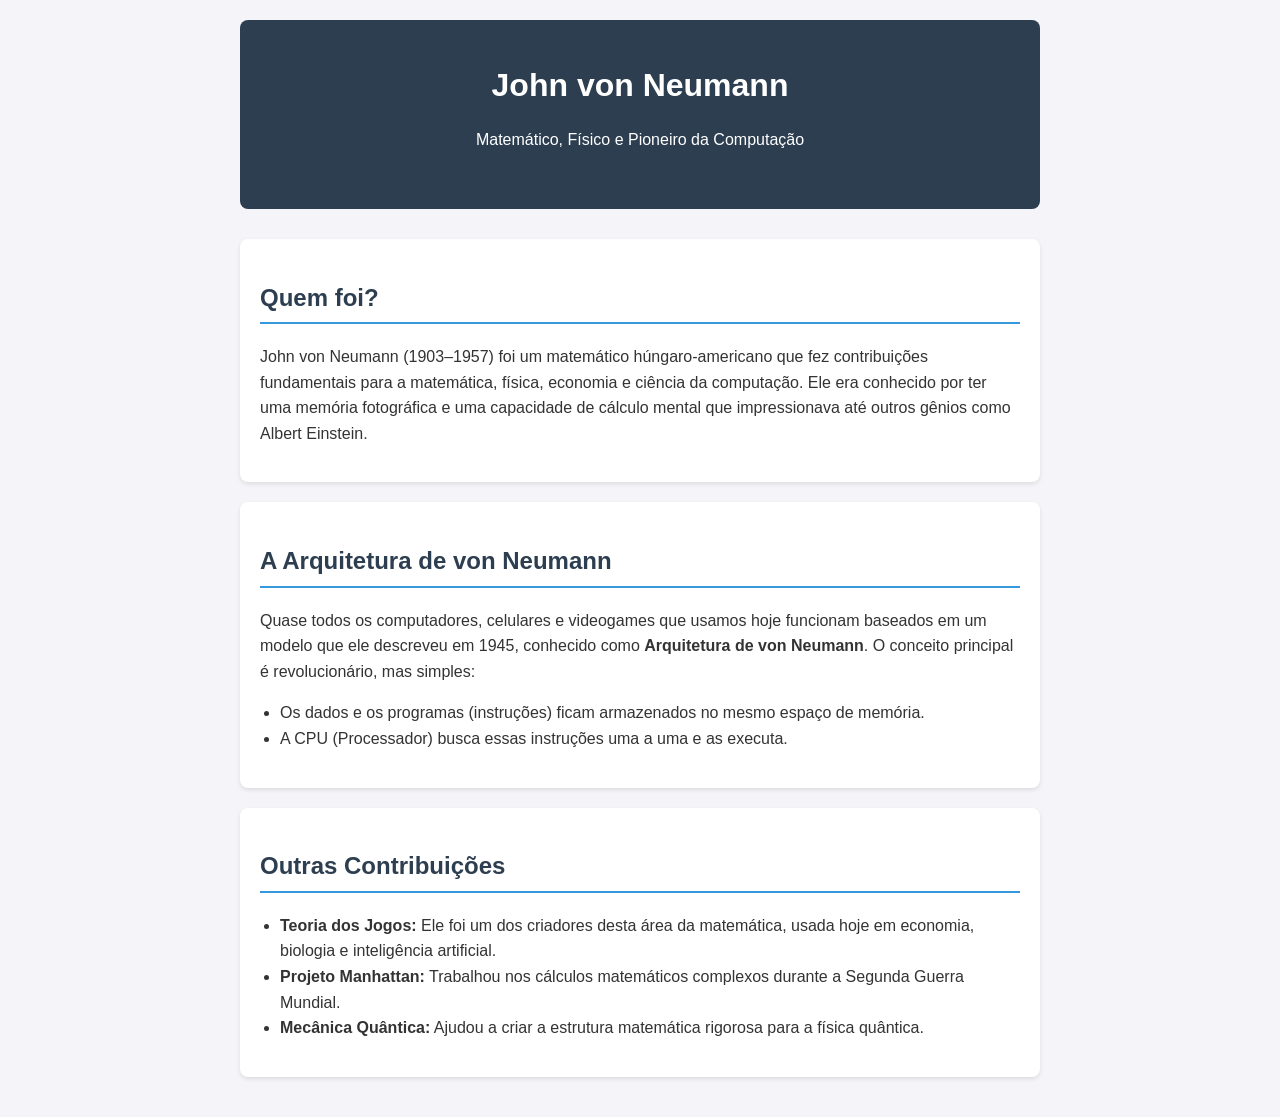
==== index.html @ efdfb6ed "r" ====
<!DOCTYPE html>
<html lang="pt-BR">
<head>
    <meta charset="UTF-8">
    <meta name="viewport" content="width=device-width, initial-scale=1.0">
    <title>John von Neumann: O Gênio da Computação</title>
    <style>
        body {
            font-family: 'Segoe UI', Tahoma, Geneva, Verdana, sans-serif;
            line-height: 1.6;
            color: #333;
            max-width: 800px;
            margin: 0 auto;
            padding: 20px;
            background-color: #f4f4f9;
        }
        header {
            text-align: center;
            padding: 40px 0;
            background-color: #2c3e50;
            color: white;
            border-radius: 8px;
            margin-bottom: 30px;
        }
        h1 { margin: 0; }
        .content-section {
            background: white;
            padding: 20px;
            border-radius: 8px;
            margin-bottom: 20px;
            box-shadow: 0 2px 4px rgba(0,0,0,0.1);
        }
        h2 { color: #2c3e50; border-bottom: 2px solid #3498db; padding-bottom: 5px;}
        ul { padding-left: 20px; }
    </style>
</head>
<body>

    <header>
        <h1>John von Neumann</h1>
        <p>Matemático, Físico e Pioneiro da Computação</p>
    </header>

    <div class="content-section">
        <h2>Quem foi?</h2>
        <p>John von Neumann (1903–1957) foi um matemático húngaro-americano que fez contribuições fundamentais para a matemática, física, economia e ciência da computação. Ele era conhecido por ter uma memória fotográfica e uma capacidade de cálculo mental que impressionava até outros gênios como Albert Einstein.</p>
    </div>

    <div class="content-section">
        <h2>A Arquitetura de von Neumann</h2>
        <p>Quase todos os computadores, celulares e videogames que usamos hoje funcionam baseados em um modelo que ele descreveu em 1945, conhecido como <strong>Arquitetura de von Neumann</strong>. O conceito principal é revolucionário, mas simples:</p>
        <ul>
            <li>Os dados e os programas (instruções) ficam armazenados no mesmo espaço de memória.</li>
            <li>A CPU (Processador) busca essas instruções uma a uma e as executa.</li>
        </ul>
    </div>

    <div class="content-section">
        <h2>Outras Contribuições</h2>
        <ul>
            <li><strong>Teoria dos Jogos:</strong> Ele foi um dos criadores desta área da matemática, usada hoje em economia, biologia e inteligência artificial.</li>
            <li><strong>Projeto Manhattan:</strong> Trabalhou nos cálculos matemáticos complexos durante a Segunda Guerra Mundial.</li>
            <li><strong>Mecânica Quântica:</strong> Ajudou a criar a estrutura matemática rigorosa para a física quântica.</li>
        </ul>
    </div>

</body>
</html>
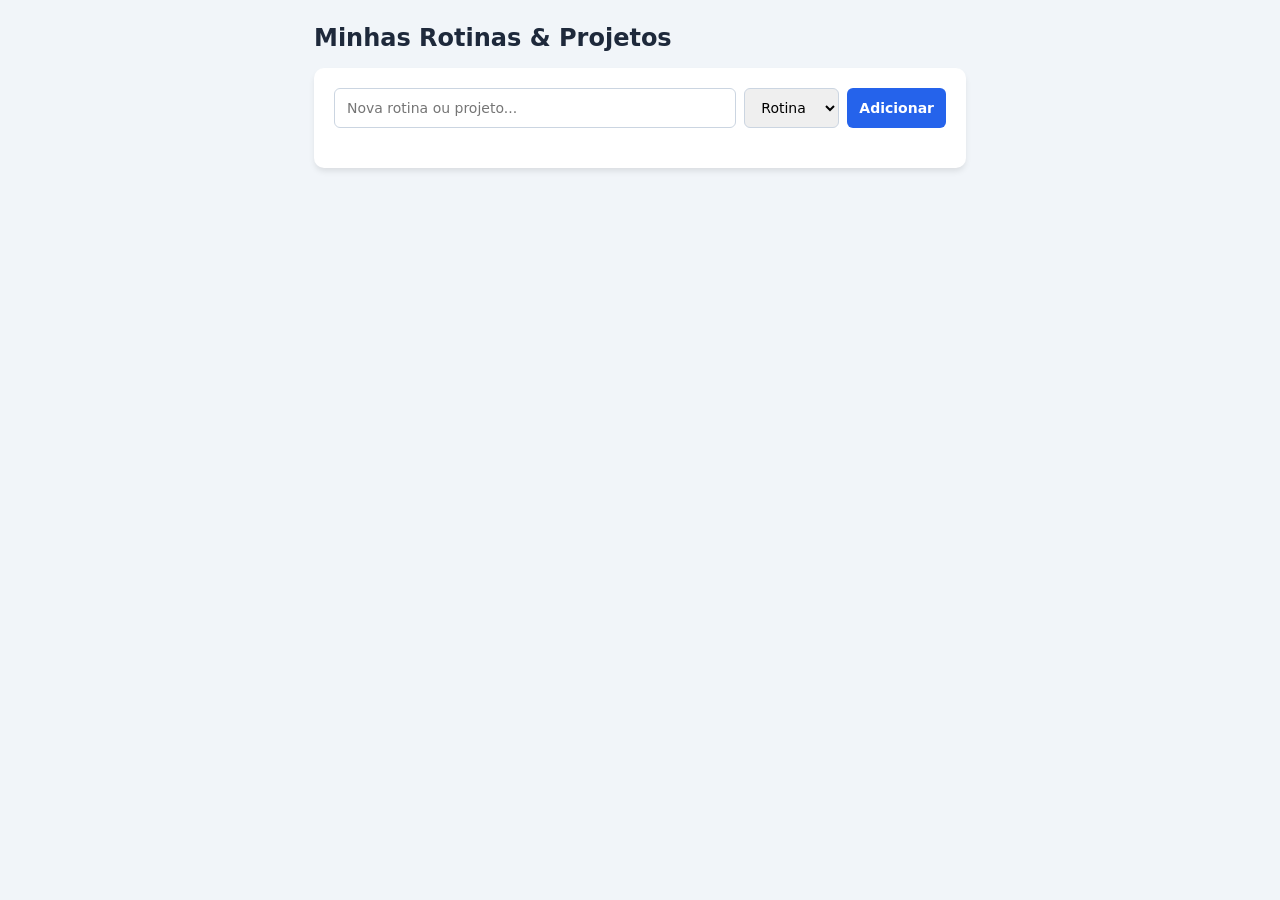
==== commit 94d1c25d: "f" ====
--- a/index.html
+++ b/index.html
@@ -1,68 +1,86 @@
 <!DOCTYPE html>
 <html lang="pt-BR">
 <head>
-    <meta charset="UTF-8">
-    <meta name="viewport" content="width=device-width, initial-scale=1.0">
-    <title>John von Neumann: O Gênio da Computação</title>
-    <style>
-        body {
-            font-family: 'Segoe UI', Tahoma, Geneva, Verdana, sans-serif;
-            line-height: 1.6;
-            color: #333;
-            max-width: 800px;
-            margin: 0 auto;
-            padding: 20px;
-            background-color: #f4f4f9;
-        }
-        header {
-            text-align: center;
-            padding: 40px 0;
-            background-color: #2c3e50;
-            color: white;
-            border-radius: 8px;
-            margin-bottom: 30px;
-        }
-        h1 { margin: 0; }
-        .content-section {
-            background: white;
-            padding: 20px;
-            border-radius: 8px;
-            margin-bottom: 20px;
-            box-shadow: 0 2px 4px rgba(0,0,0,0.1);
-        }
-        h2 { color: #2c3e50; border-bottom: 2px solid #3498db; padding-bottom: 5px;}
-        ul { padding-left: 20px; }
-    </style>
+  <meta charset="UTF-8">
+  <meta name="viewport" content="width=device-width, initial-scale=1.0">
+  <title>Painel de Rotinas e Projetos</title>
+  <style>
+    * { box-sizing: border-box; font-family: system-ui, -apple-system, sans-serif; margin: 0; padding: 0; }
+    body { background: #f1f5f9; color: #1e293b; padding: 24px; max-width: 700px; margin: 0 auto; }
+    h1 { margin-bottom: 16px; font-size: 1.5rem; }
+    .card { background: white; padding: 20px; border-radius: 10px; box-shadow: 0 4px 6px -1px rgba(0,0,0,0.1); }
+    .input-group { display: flex; gap: 8px; margin-bottom: 20px; }
+    input, select, button { padding: 10px 12px; border: 1px solid #cbd5e1; border-radius: 6px; font-size: 14px; outline: none; }
+    input { flex: 1; }
+    button { background: #2563eb; color: white; border: none; font-weight: 600; cursor: pointer; }
+    button:hover { background: #1d4ed8; }
+    ul { list-style: none; }
+    li { display: flex; justify-content: space-between; align-items: center; padding: 12px 0; border-bottom: 1px solid #f1f5f9; }
+    li.done .task-text { text-decoration: line-through; opacity: 0.5; }
+    .task-info { display: flex; align-items: center; gap: 10px; }
+    .badge { font-size: 11px; padding: 2px 8px; border-radius: 12px; font-weight: 600; text-transform: uppercase; }
+    .badge.rotina { background: #e0f2fe; color: #0369a1; }
+    .badge.projeto { background: #fef3c7; color: #b45309; }
+    .del-btn { background: #ef4444; color: white; border: none; padding: 6px 10px; border-radius: 4px; cursor: pointer; font-size: 12px; }
+    .del-btn:hover { background: #dc2626; }
+  </style>
 </head>
 <body>
+  <h1>Minhas Rotinas & Projetos</h1>
+  <div class="card">
+    <div class="input-group">
+      <input type="text" id="taskInput" placeholder="Nova rotina ou projeto...">
+      <select id="typeSelect">
+        <option value="rotina">Rotina</option>
+        <option value="projeto">Projeto</option>
+      </select>
+      <button onclick="addTask()">Adicionar</button>
+    </div>
+    <ul id="taskList"></ul>
+  </div>
 
-    <header>
-        <h1>John von Neumann</h1>
-        <p>Matemático, Físico e Pioneiro da Computação</p>
-    </header>
+  <script>
+    let tasks = JSON.parse(localStorage.getItem('my_planner_data')) || [];
 
-    <div class="content-section">
-        <h2>Quem foi?</h2>
-        <p>John von Neumann (1903–1957) foi um matemático húngaro-americano que fez contribuições fundamentais para a matemática, física, economia e ciência da computação. Ele era conhecido por ter uma memória fotográfica e uma capacidade de cálculo mental que impressionava até outros gênios como Albert Einstein.</p>
-    </div>
+    function render() {
+      const list = document.getElementById('taskList');
+      list.innerHTML = '';
+      tasks.forEach((task, index) => {
+        const li = document.createElement('li');
+        li.className = task.done ? 'done' : '';
+        li.innerHTML = `
+          <div class="task-info">
+            <input type="checkbox" ${task.done ? 'checked' : ''} onchange="toggleTask(${index})">
+            <span class="task-text">${task.text}</span>
+            <span class="badge ${task.type}">${task.type}</span>
+          </div>
+          <button class="del-btn" onclick="deleteTask(${index})">Excluir</button>
+        `;
+        list.appendChild(li);
+      });
+      localStorage.setItem('my_planner_data', JSON.stringify(tasks));
+    }
 
-    <div class="content-section">
-        <h2>A Arquitetura de von Neumann</h2>
-        <p>Quase todos os computadores, celulares e videogames que usamos hoje funcionam baseados em um modelo que ele descreveu em 1945, conhecido como <strong>Arquitetura de von Neumann</strong>. O conceito principal é revolucionário, mas simples:</p>
-        <ul>
-            <li>Os dados e os programas (instruções) ficam armazenados no mesmo espaço de memória.</li>
-            <li>A CPU (Processador) busca essas instruções uma a uma e as executa.</li>
-        </ul>
-    </div>
+    function addTask() {
+      const input = document.getElementById('taskInput');
+      const type = document.getElementById('typeSelect').value;
+      if (!input.value.trim()) return;
+      tasks.push({ text: input.value, type: type, done: false });
+      input.value = '';
+      render();
+    }
 
-    <div class="content-section">
-        <h2>Outras Contribuições</h2>
-        <ul>
-            <li><strong>Teoria dos Jogos:</strong> Ele foi um dos criadores desta área da matemática, usada hoje em economia, biologia e inteligência artificial.</li>
-            <li><strong>Projeto Manhattan:</strong> Trabalhou nos cálculos matemáticos complexos durante a Segunda Guerra Mundial.</li>
-            <li><strong>Mecânica Quântica:</strong> Ajudou a criar a estrutura matemática rigorosa para a física quântica.</li>
-        </ul>
-    </div>
+    function toggleTask(index) {
+      tasks[index].done = !tasks[index].done;
+      render();
+    }
 
+    function deleteTask(index) {
+      tasks.splice(index, 1);
+      render();
+    }
+
+    render();
+  </script>
 </body>
 </html>
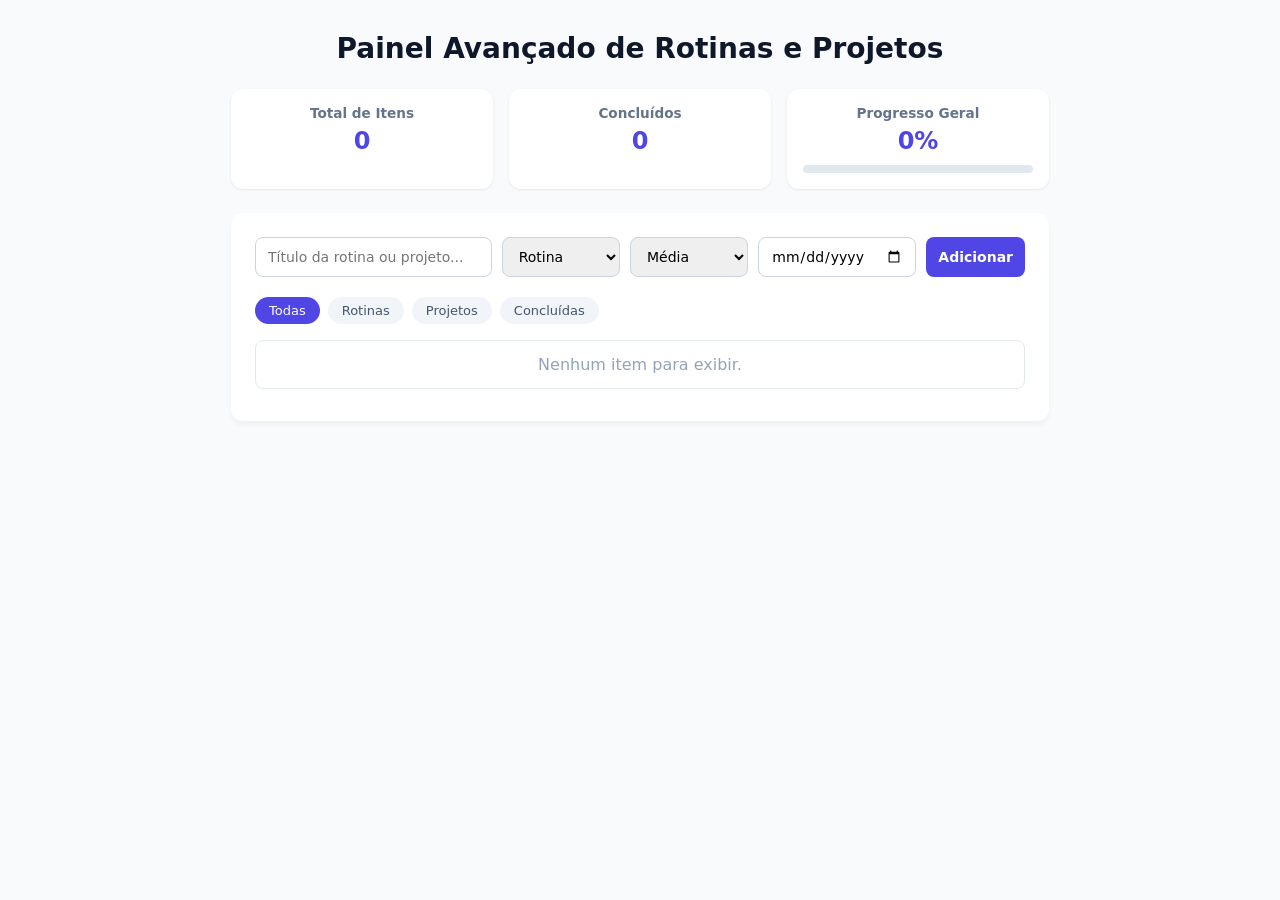
==== commit d8ca86e9: "f" ====
--- a/index.html
+++ b/index.html
@@ -3,83 +3,192 @@
 <head>
   <meta charset="UTF-8">
   <meta name="viewport" content="width=device-width, initial-scale=1.0">
-  <title>Painel de Rotinas e Projetos</title>
+  <title>Gerenciador de Rotinas e Projetos</title>
   <style>
-    * { box-sizing: border-box; font-family: system-ui, -apple-system, sans-serif; margin: 0; padding: 0; }
-    body { background: #f1f5f9; color: #1e293b; padding: 24px; max-width: 700px; margin: 0 auto; }
-    h1 { margin-bottom: 16px; font-size: 1.5rem; }
-    .card { background: white; padding: 20px; border-radius: 10px; box-shadow: 0 4px 6px -1px rgba(0,0,0,0.1); }
-    .input-group { display: flex; gap: 8px; margin-bottom: 20px; }
-    input, select, button { padding: 10px 12px; border: 1px solid #cbd5e1; border-radius: 6px; font-size: 14px; outline: none; }
-    input { flex: 1; }
-    button { background: #2563eb; color: white; border: none; font-weight: 600; cursor: pointer; }
-    button:hover { background: #1d4ed8; }
+    :root { --primary: #4f46e5; --bg: #f8fafc; --card: #ffffff; --text: #0f172a; }
+    * { box-sizing: border-box; margin: 0; padding: 0; font-family: system-ui, -apple-system, sans-serif; }
+    body { background: var(--bg); color: var(--text); padding: 32px 16px; max-width: 850px; margin: 0 auto; }
+    h1 { margin-bottom: 24px; font-size: 1.75rem; text-align: center; }
+    
+    .stats-grid { display: grid; grid-template-columns: repeat(auto-fit, minmax(180px, 1fr)); gap: 16px; margin-bottom: 24px; }
+    .stat-card { background: var(--card); padding: 16px; border-radius: 12px; box-shadow: 0 1px 3px rgba(0,0,0,0.08); text-align: center; }
+    .stat-card h3 { font-size: 0.85rem; color: #64748b; margin-bottom: 6px; }
+    .stat-card p { font-size: 1.5rem; font-weight: bold; color: var(--primary); }
+    .progress-bar-bg { background: #e2e8f0; border-radius: 8px; height: 8px; width: 100%; margin-top: 10px; overflow: hidden; }
+    .progress-bar-fill { background: var(--primary); height: 100%; width: 0%; transition: width 0.3s; }
+
+    .card { background: var(--card); padding: 24px; border-radius: 12px; box-shadow: 0 4px 6px -1px rgba(0,0,0,0.05); margin-bottom: 24px; }
+    .form-grid { display: grid; grid-template-columns: 2fr 1fr 1fr 1fr auto; gap: 10px; margin-bottom: 20px; }
+    @media (max-width: 680px) { .form-grid { grid-template-columns: 1fr; } }
+    
+    input, select, button { padding: 10px 12px; border: 1px solid #cbd5e1; border-radius: 8px; font-size: 14px; outline: none; }
+    button.btn-primary { background: var(--primary); color: white; border: none; font-weight: 600; cursor: pointer; }
+    button.btn-primary:hover { opacity: 0.9; }
+
+    .filters { display: flex; gap: 8px; margin-bottom: 16px; flex-wrap: wrap; }
+    .filter-btn { background: #f1f5f9; border: none; padding: 6px 14px; border-radius: 20px; font-size: 13px; cursor: pointer; font-weight: 500; color: #475569; }
+    .filter-btn.active { background: var(--primary); color: white; }
+
     ul { list-style: none; }
-    li { display: flex; justify-content: space-between; align-items: center; padding: 12px 0; border-bottom: 1px solid #f1f5f9; }
-    li.done .task-text { text-decoration: line-through; opacity: 0.5; }
-    .task-info { display: flex; align-items: center; gap: 10px; }
-    .badge { font-size: 11px; padding: 2px 8px; border-radius: 12px; font-weight: 600; text-transform: uppercase; }
-    .badge.rotina { background: #e0f2fe; color: #0369a1; }
-    .badge.projeto { background: #fef3c7; color: #b45309; }
-    .del-btn { background: #ef4444; color: white; border: none; padding: 6px 10px; border-radius: 4px; cursor: pointer; font-size: 12px; }
-    .del-btn:hover { background: #dc2626; }
+    li { display: flex; justify-content: space-between; align-items: center; padding: 14px; border: 1px solid #e2e8f0; border-radius: 8px; margin-bottom: 8px; background: #fff; }
+    li.done { opacity: 0.55; background: #f8fafc; }
+    li.done .title { text-decoration: line-through; }
+    .task-left { display: flex; align-items: center; gap: 12px; }
+    .meta-tags { display: flex; gap: 6px; align-items: center; margin-top: 4px; flex-wrap: wrap; }
+    .badge { font-size: 10px; padding: 3px 8px; border-radius: 12px; font-weight: 700; text-transform: uppercase; }
+    .badge-rotina { background: #e0f2fe; color: #0369a1; }
+    .badge-projeto { background: #fef3c7; color: #b45309; }
+    .badge-alta { background: #fee2e2; color: #991b1b; }
+    .badge-media { background: #ffedd5; color: #9a3412; }
+    .badge-baixa { background: #f0fdf4; color: #166534; }
+    .task-date { font-size: 12px; color: #64748b; }
+    .btn-del { background: #ef4444; color: white; border: none; padding: 6px 10px; border-radius: 6px; cursor: pointer; font-size: 12px; }
   </style>
 </head>
 <body>
-  <h1>Minhas Rotinas & Projetos</h1>
+  <h1>Painel Avançado de Rotinas e Projetos</h1>
+
+  <div class="stats-grid">
+    <div class="stat-card">
+      <h3>Total de Itens</h3>
+      <p id="statTotal">0</p>
+    </div>
+    <div class="stat-card">
+      <h3>Concluídos</h3>
+      <p id="statDone">0</p>
+    </div>
+    <div class="stat-card">
+      <h3>Progresso Geral</h3>
+      <p id="statPercent">0%</p>
+      <div class="progress-bar-bg"><div id="progressBar" class="progress-bar-fill"></div></div>
+    </div>
+  </div>
+
   <div class="card">
-    <div class="input-group">
-      <input type="text" id="taskInput" placeholder="Nova rotina ou projeto...">
+    <form id="taskForm" class="form-grid" onsubmit="addTask(event)">
+      <input type="text" id="taskInput" placeholder="Título da rotina ou projeto..." required>
       <select id="typeSelect">
         <option value="rotina">Rotina</option>
         <option value="projeto">Projeto</option>
       </select>
-      <button onclick="addTask()">Adicionar</button>
+      <select id="prioritySelect">
+        <option value="baixa">Baixa</option>
+        <option value="media" selected>Média</option>
+        <option value="alta">Alta</option>
+      </select>
+      <input type="date" id="dateInput">
+      <button type="submit" class="btn-primary">Adicionar</button>
+    </form>
+
+    <div class="filters">
+      <button class="filter-btn active" onclick="setFilter('all', this)">Todas</button>
+      <button class="filter-btn" onclick="setFilter('rotina', this)">Rotinas</button>
+      <button class="filter-btn" onclick="setFilter('projeto', this)">Projetos</button>
+      <button class="filter-btn" onclick="setFilter('done', this)">Concluídas</button>
     </div>
+
     <ul id="taskList"></ul>
   </div>
 
   <script>
-    let tasks = JSON.parse(localStorage.getItem('my_planner_data')) || [];
+    let tasks = JSON.parse(localStorage.getItem('my_advanced_planner')) || [];
+    let currentFilter = 'all';
+
+    function saveData() {
+      localStorage.setItem('my_advanced_planner', JSON.stringify(tasks));
+      updateStats();
+      render();
+    }
+
+    function updateStats() {
+      const total = tasks.length;
+      const done = tasks.filter(t => t.done).length;
+      const percent = total > 0 ? Math.round((done / total) * 100) : 0;
+
+      document.getElementById('statTotal').innerText = total;
+      document.getElementById('statDone').innerText = done;
+      document.getElementById('statPercent').innerText = `${percent}%`;
+      document.getElementById('progressBar').style.width = `${percent}%`;
+    }
+
+    function setFilter(filter, btn) {
+      currentFilter = filter;
+      document.querySelectorAll('.filter-btn').forEach(b => b.classList.remove('active'));
+      btn.classList.add('active');
+      render();
+    }
+
+    function addTask(e) {
+      e.preventDefault();
+      const input = document.getElementById('taskInput');
+      const type = document.getElementById('typeSelect').value;
+      const priority = document.getElementById('prioritySelect').value;
+      const date = document.getElementById('dateInput').value;
+
+      tasks.push({
+        id: Date.now(),
+        text: input.value.trim(),
+        type,
+        priority,
+        date,
+        done: false
+      });
+
+      input.value = '';
+      document.getElementById('dateInput').value = '';
+      saveData();
+    }
+
+    function toggleTask(id) {
+      tasks = tasks.map(t => t.id === id ? { ...t, done: !t.done } : t);
+      saveData();
+    }
+
+    function deleteTask(id) {
+      tasks = tasks.filter(t => t.id !== id);
+      saveData();
+    }
 
     function render() {
       const list = document.getElementById('taskList');
       list.innerHTML = '';
-      tasks.forEach((task, index) => {
+
+      const filteredTasks = tasks.filter(t => {
+        if (currentFilter === 'rotina') return t.type === 'rotina';
+        if (currentFilter === 'projeto') return t.type === 'projeto';
+        if (currentFilter === 'done') return t.done;
+        return true;
+      });
+
+      if (filteredTasks.length === 0) {
+        list.innerHTML = '<li style="justify-content:center; color:#94a3b8;">Nenhum item para exibir.</li>';
+        return;
+      }
+
+      filteredTasks.forEach(task => {
         const li = document.createElement('li');
         li.className = task.done ? 'done' : '';
+        const formattedDate = task.date ? new Date(task.date + 'T00:00:00').toLocaleDateString('pt-BR') : '';
+
         li.innerHTML = `
-          <div class="task-info">
-            <input type="checkbox" ${task.done ? 'checked' : ''} onchange="toggleTask(${index})">
-            <span class="task-text">${task.text}</span>
-            <span class="badge ${task.type}">${task.type}</span>
+          <div class="task-left">
+            <input type="checkbox" ${task.done ? 'checked' : ''} onchange="toggleTask(${task.id})">
+            <div>
+              <div class="title" style="font-weight: 500;">${task.text}</div>
+              <div class="meta-tags">
+                <span class="badge badge-${task.type}">${task.type}</span>
+                <span class="badge badge-${task.priority}">${task.priority}</span>
+                ${formattedDate ? `<span class="task-date">📅 ${formattedDate}</span>` : ''}
+              </div>
+            </div>
           </div>
-          <button class="del-btn" onclick="deleteTask(${index})">Excluir</button>
+          <button class="btn-del" onclick="deleteTask(${task.id})">Excluir</button>
         `;
         list.appendChild(li);
       });
-      localStorage.setItem('my_planner_data', JSON.stringify(tasks));
     }
 
-    function addTask() {
-      const input = document.getElementById('taskInput');
-      const type = document.getElementById('typeSelect').value;
-      if (!input.value.trim()) return;
-      tasks.push({ text: input.value, type: type, done: false });
-      input.value = '';
-      render();
-    }
-
-    function toggleTask(index) {
-      tasks[index].done = !tasks[index].done;
-      render();
-    }
-
-    function deleteTask(index) {
-      tasks.splice(index, 1);
-      render();
-    }
-
+    updateStats();
     render();
   </script>
 </body>
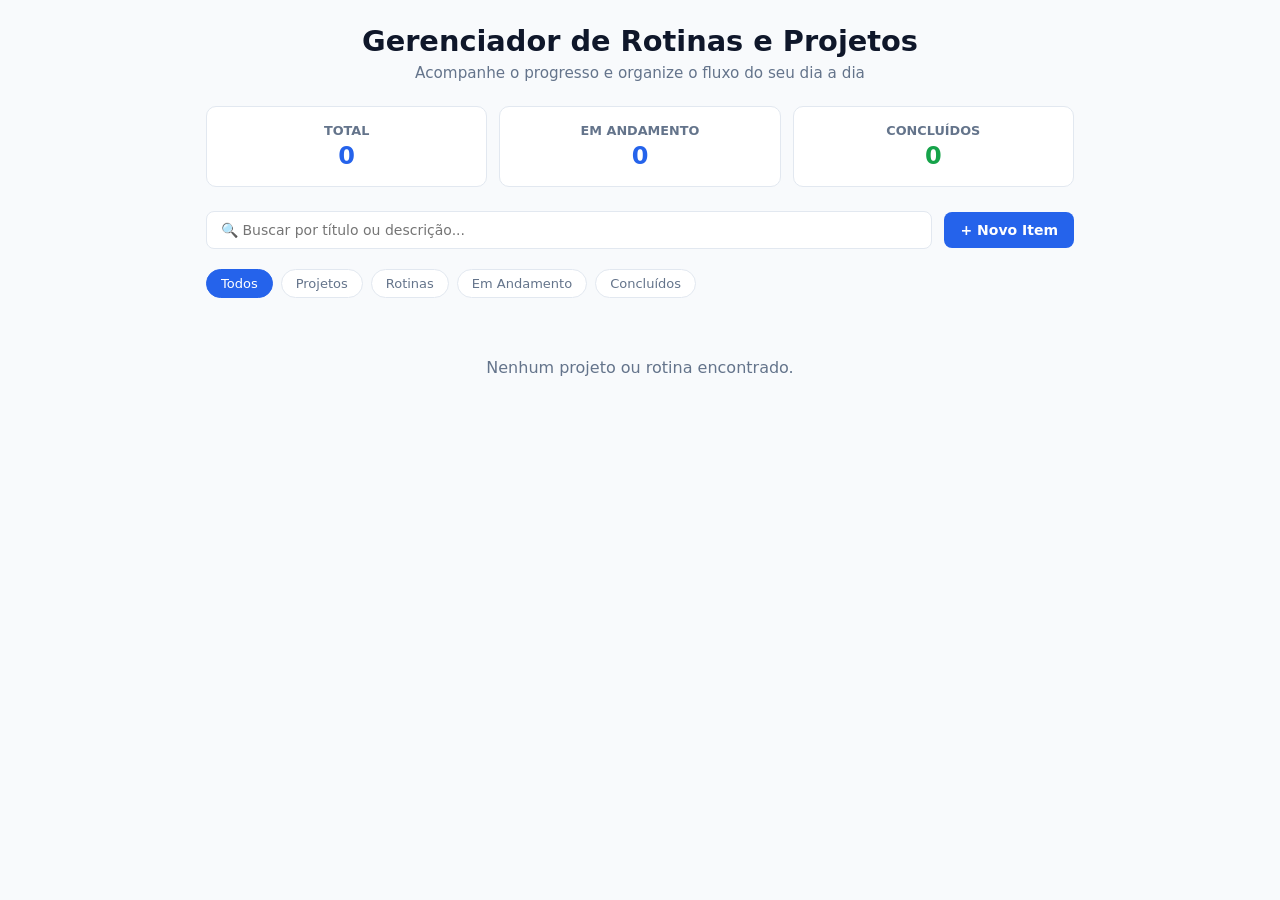
==== commit 2c81c9c1: "f" ====
--- a/index.html
+++ b/index.html
@@ -3,112 +3,209 @@
 <head>
   <meta charset="UTF-8">
   <meta name="viewport" content="width=device-width, initial-scale=1.0">
-  <title>Gerenciador de Rotinas e Projetos</title>
+  <title>Painel de Gestão de Projetos & Rotinas</title>
   <style>
-    :root { --primary: #4f46e5; --bg: #f8fafc; --card: #ffffff; --text: #0f172a; }
-    * { box-sizing: border-box; margin: 0; padding: 0; font-family: system-ui, -apple-system, sans-serif; }
-    body { background: var(--bg); color: var(--text); padding: 32px 16px; max-width: 850px; margin: 0 auto; }
-    h1 { margin-bottom: 24px; font-size: 1.75rem; text-align: center; }
-    
-    .stats-grid { display: grid; grid-template-columns: repeat(auto-fit, minmax(180px, 1fr)); gap: 16px; margin-bottom: 24px; }
-    .stat-card { background: var(--card); padding: 16px; border-radius: 12px; box-shadow: 0 1px 3px rgba(0,0,0,0.08); text-align: center; }
-    .stat-card h3 { font-size: 0.85rem; color: #64748b; margin-bottom: 6px; }
-    .stat-card p { font-size: 1.5rem; font-weight: bold; color: var(--primary); }
-    .progress-bar-bg { background: #e2e8f0; border-radius: 8px; height: 8px; width: 100%; margin-top: 10px; overflow: hidden; }
-    .progress-bar-fill { background: var(--primary); height: 100%; width: 0%; transition: width 0.3s; }
-
-    .card { background: var(--card); padding: 24px; border-radius: 12px; box-shadow: 0 4px 6px -1px rgba(0,0,0,0.05); margin-bottom: 24px; }
-    .form-grid { display: grid; grid-template-columns: 2fr 1fr 1fr 1fr auto; gap: 10px; margin-bottom: 20px; }
-    @media (max-width: 680px) { .form-grid { grid-template-columns: 1fr; } }
-    
-    input, select, button { padding: 10px 12px; border: 1px solid #cbd5e1; border-radius: 8px; font-size: 14px; outline: none; }
-    button.btn-primary { background: var(--primary); color: white; border: none; font-weight: 600; cursor: pointer; }
-    button.btn-primary:hover { opacity: 0.9; }
-
-    .filters { display: flex; gap: 8px; margin-bottom: 16px; flex-wrap: wrap; }
-    .filter-btn { background: #f1f5f9; border: none; padding: 6px 14px; border-radius: 20px; font-size: 13px; cursor: pointer; font-weight: 500; color: #475569; }
-    .filter-btn.active { background: var(--primary); color: white; }
-
-    ul { list-style: none; }
-    li { display: flex; justify-content: space-between; align-items: center; padding: 14px; border: 1px solid #e2e8f0; border-radius: 8px; margin-bottom: 8px; background: #fff; }
-    li.done { opacity: 0.55; background: #f8fafc; }
-    li.done .title { text-decoration: line-through; }
-    .task-left { display: flex; align-items: center; gap: 12px; }
-    .meta-tags { display: flex; gap: 6px; align-items: center; margin-top: 4px; flex-wrap: wrap; }
-    .badge { font-size: 10px; padding: 3px 8px; border-radius: 12px; font-weight: 700; text-transform: uppercase; }
+    :root {
+      --primary: #2563eb;
+      --bg: #f8fafc;
+      --card-bg: #ffffff;
+      --text: #0f172a;
+      --text-muted: #64748b;
+      --border: #e2e8f0;
+    }
+
+    * { box-sizing: border-box; margin: 0; padding: 0; font-family: system-ui, -apple-system, BlinkMacSystemFont, 'Segoe UI', Roboto, sans-serif; }
+    body { background-color: var(--bg); color: var(--text); padding: 24px 16px; max-width: 900px; margin: 0 auto; }
+    
+    header { text-align: center; margin-bottom: 24px; }
+    header h1 { font-size: 1.8rem; margin-bottom: 6px; }
+    header p { color: var(--text-muted); font-size: 0.95rem; }
+
+    /* Painel de Métricas */
+    .stats-grid { display: grid; grid-template-columns: repeat(auto-fit, minmax(160px, 1fr)); gap: 12px; margin-bottom: 24px; }
+    .stat-card { background: var(--card-bg); padding: 16px; border-radius: 10px; border: 1px solid var(--border); text-align: center; }
+    .stat-card h4 { font-size: 0.8rem; text-transform: uppercase; color: var(--text-muted); margin-bottom: 4px; }
+    .stat-card .value { font-size: 1.5rem; font-weight: 700; color: var(--primary); }
+
+    /* Controles e Busca */
+    .top-bar { display: flex; gap: 12px; margin-bottom: 20px; flex-wrap: wrap; justify-content: space-between; align-items: center; }
+    .search-box { flex: 1; min-width: 220px; }
+    .search-box input { width: 100%; padding: 10px 14px; border: 1px solid var(--border); border-radius: 8px; font-size: 14px; outline: none; }
+    
+    .btn { padding: 10px 16px; border-radius: 8px; border: none; font-weight: 600; cursor: pointer; font-size: 14px; display: inline-flex; align-items: center; gap: 6px; transition: opacity 0.2s; }
+    .btn:hover { opacity: 0.9; }
+    .btn-primary { background: var(--primary); color: white; }
+    .btn-secondary { background: #e2e8f0; color: #334155; }
+    .btn-danger { background: #ef4444; color: white; }
+
+    /* Filtros */
+    .filters { display: flex; gap: 8px; margin-bottom: 20px; flex-wrap: wrap; }
+    .filter-btn { background: var(--card-bg); border: 1px solid var(--border); padding: 6px 14px; border-radius: 20px; font-size: 13px; cursor: pointer; font-weight: 500; color: var(--text-muted); }
+    .filter-btn.active { background: var(--primary); color: white; border-color: var(--primary); }
+
+    /* Lista de Cards */
+    .cards-container { display: flex; flex-direction: column; gap: 12px; }
+    .item-card { background: var(--card-bg); border: 1px solid var(--border); border-radius: 12px; padding: 16px; display: flex; flex-direction: column; gap: 10px; transition: box-shadow 0.2s; }
+    .item-card:hover { box-shadow: 0 4px 12px rgba(0,0,0,0.05); }
+    
+    .card-header { display: flex; justify-content: space-between; align-items: flex-start; gap: 12px; }
+    .card-title { font-size: 1.1rem; font-weight: 600; color: var(--text); }
+    .card-title.concluido { text-decoration: line-through; color: var(--text-muted); }
+    
+    .card-description { font-size: 0.9rem; color: #475569; background: #f1f5f9; padding: 10px; border-radius: 6px; white-space: pre-wrap; margin-top: 4px; }
+    
+    .badges { display: flex; gap: 6px; flex-wrap: wrap; align-items: center; }
+    .badge { font-size: 11px; padding: 3px 8px; border-radius: 6px; font-weight: 600; text-transform: uppercase; }
+    
+    /* Cores das Badges */
     .badge-rotina { background: #e0f2fe; color: #0369a1; }
     .badge-projeto { background: #fef3c7; color: #b45309; }
+    
+    .badge-a_fazer { background: #f1f5f9; color: #475569; }
+    .badge-em_andamento { background: #dbeafe; color: #1e40af; }
+    .badge-concluido { background: #dcfce7; color: #166534; }
+
     .badge-alta { background: #fee2e2; color: #991b1b; }
     .badge-media { background: #ffedd5; color: #9a3412; }
     .badge-baixa { background: #f0fdf4; color: #166534; }
-    .task-date { font-size: 12px; color: #64748b; }
-    .btn-del { background: #ef4444; color: white; border: none; padding: 6px 10px; border-radius: 6px; cursor: pointer; font-size: 12px; }
+
+    .card-footer { display: flex; justify-content: space-between; align-items: center; margin-top: 6px; pt-2; border-top: 1px solid #f1f5f9; }
+    .card-date { font-size: 12px; color: var(--text-muted); }
+    .card-actions { display: flex; gap: 6px; }
+
+    /* Modal / Formulario Flutuante */
+    .modal-overlay { position: fixed; top: 0; left: 0; right: 0; bottom: 0; background: rgba(0,0,0,0.5); display: none; justify-content: center; align-items: center; z-index: 1000; padding: 16px; }
+    .modal-overlay.active { display: flex; }
+    .modal { background: white; border-radius: 12px; width: 100%; max-width: 550px; padding: 24px; box-shadow: 0 20px 25px -5px rgba(0,0,0,0.1); max-height: 90vh; overflow-y: auto; }
+    .modal-header { display: flex; justify-content: space-between; align-items: center; margin-bottom: 16px; }
+    
+    .form-group { margin-bottom: 14px; }
+    .form-group label { display: block; font-size: 13px; font-weight: 600; margin-bottom: 4px; color: #334155; }
+    .form-group input, .form-group select, .form-group textarea { width: 100%; padding: 10px; border: 1px solid var(--border); border-radius: 6px; font-size: 14px; outline: none; }
+    .form-group textarea { resize: vertical; min-height: 80px; }
+    .form-row { display: grid; grid-template-columns: 1fr 1fr; gap: 12px; }
+
+    .empty-state { text-align: center; padding: 40px; color: var(--text-muted); }
   </style>
 </head>
 <body>
-  <h1>Painel Avançado de Rotinas e Projetos</h1>
-
+
+  <header>
+    <h1>Gerenciador de Rotinas e Projetos</h1>
+    <p>Acompanhe o progresso e organize o fluxo do seu dia a dia</p>
+  </header>
+
+  <!-- Métricas -->
   <div class="stats-grid">
     <div class="stat-card">
-      <h3>Total de Itens</h3>
-      <p id="statTotal">0</p>
+      <h4>Total</h4>
+      <div class="value" id="statTotal">0</div>
     </div>
     <div class="stat-card">
-      <h3>Concluídos</h3>
-      <p id="statDone">0</p>
+      <h4>Em Andamento</h4>
+      <div class="value" id="statInProgress" style="color: #2563eb;">0</div>
     </div>
     <div class="stat-card">
-      <h3>Progresso Geral</h3>
-      <p id="statPercent">0%</p>
-      <div class="progress-bar-bg"><div id="progressBar" class="progress-bar-fill"></div></div>
+      <h4>Concluídos</h4>
+      <div class="value" id="statDone" style="color: #16a34a;">0</div>
     </div>
   </div>
 
-  <div class="card">
-    <form id="taskForm" class="form-grid" onsubmit="addTask(event)">
-      <input type="text" id="taskInput" placeholder="Título da rotina ou projeto..." required>
-      <select id="typeSelect">
-        <option value="rotina">Rotina</option>
-        <option value="projeto">Projeto</option>
-      </select>
-      <select id="prioritySelect">
-        <option value="baixa">Baixa</option>
-        <option value="media" selected>Média</option>
-        <option value="alta">Alta</option>
-      </select>
-      <input type="date" id="dateInput">
-      <button type="submit" class="btn-primary">Adicionar</button>
-    </form>
-
-    <div class="filters">
-      <button class="filter-btn active" onclick="setFilter('all', this)">Todas</button>
-      <button class="filter-btn" onclick="setFilter('rotina', this)">Rotinas</button>
-      <button class="filter-btn" onclick="setFilter('projeto', this)">Projetos</button>
-      <button class="filter-btn" onclick="setFilter('done', this)">Concluídas</button>
-    </div>
-
-    <ul id="taskList"></ul>
+  <!-- Barra de Ações -->
+  <div class="top-bar">
+    <div class="search-box">
+      <input type="text" id="searchInput" placeholder="🔍 Buscar por título ou descrição..." oninput="render()">
+    </div>
+    <button class="btn btn-primary" onclick="openModal()">+ Novo Item</button>
   </div>
 
+  <!-- Filtros -->
+  <div class="filters">
+    <button class="filter-btn active" onclick="setFilter('all', this)">Todos</button>
+    <button class="filter-btn" onclick="setFilter('projeto', this)">Projetos</button>
+    <button class="filter-btn" onclick="setFilter('rotina', this)">Rotinas</button>
+    <button class="filter-btn" onclick="setFilter('em_andamento', this)">Em Andamento</button>
+    <button class="filter-btn" onclick="setFilter('concluido', this)">Concluídos</button>
+  </div>
+
+  <!-- Container de Itens -->
+  <div class="cards-container" id="itemsList"></div>
+
+  <!-- Modal de Criação / Edição -->
+  <div class="modal-overlay" id="modalOverlay">
+    <div class="modal">
+      <div class="modal-header">
+        <h3 id="modalTitle">Criar Novo Item</h3>
+        <button style="background:none; border:none; font-size:20px; cursor:pointer;" onclick="closeModal()">&times;</button>
+      </div>
+      <form id="itemForm" onsubmit="saveItem(event)">
+        <input type="hidden" id="itemId">
+        
+        <div class="form-group">
+          <label>Título *</label>
+          <input type="text" id="itemTitle" required placeholder="Ex: Lançar novo site ou Exercícios matinais">
+        </div>
+
+        <div class="form-group">
+          <label>Descrição / Anotações do Projeto</label>
+          <textarea id="itemDescription" placeholder="Detalhe os passos, links ou ideias importantes aqui..."></textarea>
+        </div>
+
+        <div class="form-row">
+          <div class="form-group">
+            <label>Tipo</label>
+            <select id="itemType">
+              <option value="projeto">Projeto</option>
+              <option value="rotina">Rotina</option>
+            </select>
+          </div>
+          <div class="form-group">
+            <label>Status de Progresso</label>
+            <select id="itemStatus">
+              <option value="a_fazer">A Fazer</option>
+              <option value="em_andamento">Em Andamento</option>
+              <option value="concluido">Concluído</option>
+            </select>
+          </div>
+        </div>
+
+        <div class="form-row">
+          <div class="form-group">
+            <label>Prioridade</label>
+            <select id="itemPriority">
+              <option value="baixa">Baixa</option>
+              <option value="media" selected>Média</option>
+              <option value="alta">Alta</option>
+            </select>
+          </div>
+          <div class="form-group">
+            <label>Data Limite / Prazo</label>
+            <input type="date" id="itemDate">
+          </div>
+        </div>
+
+        <div style="display:flex; justify-content:flex-end; gap:8px; margin-top:16px;">
+          <button type="button" class="btn btn-secondary" onclick="closeModal()">Cancelar</button>
+          <button type="submit" class="btn btn-primary">Salvar Item</button>
+        </div>
+      </form>
+    </div>
+  </div>
+
   <script>
-    let tasks = JSON.parse(localStorage.getItem('my_advanced_planner')) || [];
+    let items = JSON.parse(localStorage.getItem('my_planner_v3')) || [];
     let currentFilter = 'all';
 
-    function saveData() {
-      localStorage.setItem('my_advanced_planner', JSON.stringify(tasks));
+    function saveToStorage() {
+      localStorage.setItem('my_planner_v3', JSON.stringify(items));
       updateStats();
       render();
     }
 
     function updateStats() {
-      const total = tasks.length;
-      const done = tasks.filter(t => t.done).length;
-      const percent = total > 0 ? Math.round((done / total) * 100) : 0;
-
-      document.getElementById('statTotal').innerText = total;
-      document.getElementById('statDone').innerText = done;
-      document.getElementById('statPercent').innerText = `${percent}%`;
-      document.getElementById('progressBar').style.width = `${percent}%`;
+      document.getElementById('statTotal').innerText = items.length;
+      document.getElementById('statInProgress').innerText = items.filter(i => i.status === 'em_andamento').length;
+      document.getElementById('statDone').innerText = items.filter(i => i.status === 'concluido').length;
     }
 
     function setFilter(filter, btn) {
@@ -118,76 +215,141 @@
       render();
     }
 
-    function addTask(e) {
+    function openModal(id = null) {
+      const modal = document.getElementById('modalOverlay');
+      const modalTitle = document.getElementById('modalTitle');
+      
+      if (id) {
+        modalTitle.innerText = "Editar Item / Descrição";
+        const item = items.find(i => i.id === id);
+        document.getElementById('itemId').value = item.id;
+        document.getElementById('itemTitle').value = item.title;
+        document.getElementById('itemDescription').value = item.description || '';
+        document.getElementById('itemType').value = item.type;
+        document.getElementById('itemStatus').value = item.status;
+        document.getElementById('itemPriority').value = item.priority;
+        document.getElementById('itemDate').value = item.date || '';
+      } else {
+        modalTitle.innerText = "Criar Novo Item";
+        document.getElementById('itemForm').reset();
+        document.getElementById('itemId').value = '';
+      }
+      
+      modal.classList.add('active');
+    }
+
+    function closeModal() {
+      document.getElementById('modalOverlay').classList.remove('active');
+    }
+
+    function saveItem(e) {
       e.preventDefault();
-      const input = document.getElementById('taskInput');
-      const type = document.getElementById('typeSelect').value;
-      const priority = document.getElementById('prioritySelect').value;
-      const date = document.getElementById('dateInput').value;
-
-      tasks.push({
-        id: Date.now(),
-        text: input.value.trim(),
-        type,
-        priority,
-        date,
-        done: false
+      const id = document.getElementById('itemId').value;
+      const title = document.getElementById('itemTitle').value.trim();
+      const description = document.getElementById('itemDescription').value.trim();
+      const type = document.getElementById('itemType').value;
+      const status = document.getElementById('itemStatus').value;
+      const priority = document.getElementById('itemPriority').value;
+      const date = document.getElementById('itemDate').value;
+
+      if (id) {
+        // Editar
+        items = items.map(item => item.id == id ? { ...item, title, description, type, status, priority, date } : item);
+      } else {
+        // Criar Novo
+        items.push({
+          id: Date.now(),
+          title,
+          description,
+          type,
+          status,
+          priority,
+          date
+        });
+      }
+
+      closeModal();
+      saveToStorage();
+    }
+
+    function deleteItem(id) {
+      if (confirm("Tem certeza de que deseja excluir este item?")) {
+        items = items.filter(i => i.id !== id);
+        saveToStorage();
+      }
+    }
+
+    function quickToggleStatus(id) {
+      items = items.map(i => {
+        if (i.id === id) {
+          const nextStatus = i.status === 'concluido' ? 'a_fazer' : 'concluido';
+          return { ...i, status: nextStatus };
+        }
+        return i;
       });
-
-      input.value = '';
-      document.getElementById('dateInput').value = '';
-      saveData();
-    }
-
-    function toggleTask(id) {
-      tasks = tasks.map(t => t.id === id ? { ...t, done: !t.done } : t);
-      saveData();
-    }
-
-    function deleteTask(id) {
-      tasks = tasks.filter(t => t.id !== id);
-      saveData();
+      saveToStorage();
     }
 
     function render() {
-      const list = document.getElementById('taskList');
+      const list = document.getElementById('itemsList');
+      const searchQuery = document.getElementById('searchInput').value.toLowerCase();
       list.innerHTML = '';
 
-      const filteredTasks = tasks.filter(t => {
-        if (currentFilter === 'rotina') return t.type === 'rotina';
-        if (currentFilter === 'projeto') return t.type === 'projeto';
-        if (currentFilter === 'done') return t.done;
+      const filteredItems = items.filter(item => {
+        // Filtro por texto
+        const matchesSearch = item.title.toLowerCase().includes(searchQuery) || 
+                              (item.description && item.description.toLowerCase().includes(searchQuery));
+        if (!matchesSearch) return false;
+
+        // Filtro por categoria/status
+        if (currentFilter === 'projeto') return item.type === 'projeto';
+        if (currentFilter === 'rotina') return item.type === 'rotina';
+        if (currentFilter === 'em_andamento') return item.status === 'em_andamento';
+        if (currentFilter === 'concluido') return item.status === 'concluido';
         return true;
       });
 
-      if (filteredTasks.length === 0) {
-        list.innerHTML = '<li style="justify-content:center; color:#94a3b8;">Nenhum item para exibir.</li>';
+      if (filteredItems.length === 0) {
+        list.innerHTML = '<div class="empty-state">Nenhum projeto ou rotina encontrado.</div>';
         return;
       }
 
-      filteredTasks.forEach(task => {
-        const li = document.createElement('li');
-        li.className = task.done ? 'done' : '';
-        const formattedDate = task.date ? new Date(task.date + 'T00:00:00').toLocaleDateString('pt-BR') : '';
-
-        li.innerHTML = `
-          <div class="task-left">
-            <input type="checkbox" ${task.done ? 'checked' : ''} onchange="toggleTask(${task.id})">
+      filteredItems.forEach(item => {
+        const card = document.createElement('div');
+        card.className = 'item-card';
+
+        const statusLabels = { a_fazer: 'A Fazer', em_andamento: 'Em Andamento', concluido: 'Concluído' };
+        const formattedDate = item.date ? new Date(item.date + 'T00:00:00').toLocaleDateString('pt-BR') : '';
+
+        card.innerHTML = `
+          <div class="card-header">
             <div>
-              <div class="title" style="font-weight: 500;">${task.text}</div>
-              <div class="meta-tags">
-                <span class="badge badge-${task.type}">${task.type}</span>
-                <span class="badge badge-${task.priority}">${task.priority}</span>
-                ${formattedDate ? `<span class="task-date">📅 ${formattedDate}</span>` : ''}
-              </div>
+              <div class="card-title ${item.status === 'concluido' ? 'concluido' : ''}">${item.title}</div>
             </div>
-          </div>
-          <button class="btn-del" onclick="deleteTask(${task.id})">Excluir</button>
+            <input type="checkbox" ${item.status === 'concluido' ? 'checked' : ''} onchange="quickToggleStatus(${item.id})" title="Marcar/Desmarcar como concluído">
+          </div>
+
+          <div class="badges">
+            <span class="badge badge-${item.type}">${item.type}</span>
+            <span class="badge badge-${item.status}">${statusLabels[item.status]}</span>
+            <span class="badge badge-${item.priority}">${item.priority}</span>
+          </div>
+
+          ${item.description ? `<div class="card-description">${item.description}</div>` : ''}
+
+          <div class="card-footer">
+            <span class="card-date">${formattedDate ? '📅 Prazo: ' + formattedDate : ''}</span>
+            <div class="card-actions">
+              <button class="btn btn-secondary" style="padding: 4px 10px; font-size: 12px;" onclick="openModal(${item.id})">✏️ Editar</button>
+              <button class="btn btn-danger" style="padding: 4px 10px; font-size: 12px;" onclick="deleteItem(${item.id})">🗑️ Excluir</button>
+            </div>
+          </div>
         `;
-        list.appendChild(li);
+        list.appendChild(card);
       });
     }
 
+    // Inicialização
     updateStats();
     render();
   </script>
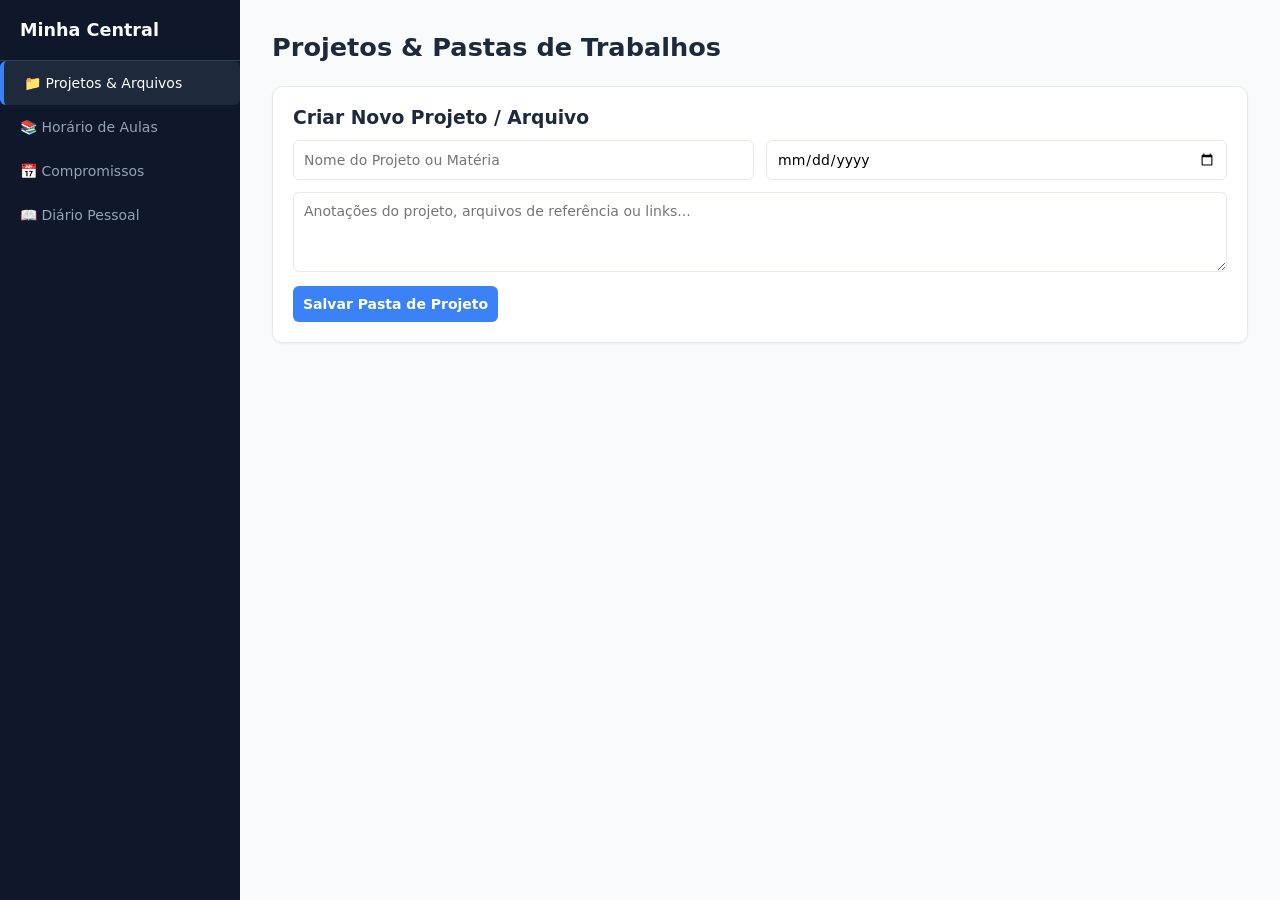
==== commit 986aa99c: "d" ====
--- a/index.html
+++ b/index.html
@@ -1,357 +1,328 @@
+
 <!DOCTYPE html>
 <html lang="pt-BR">
 <head>
   <meta charset="UTF-8">
   <meta name="viewport" content="width=device-width, initial-scale=1.0">
-  <title>Painel de Gestão de Projetos & Rotinas</title>
+  <title>Central de Organização Pessoal</title>
   <style>
     :root {
-      --primary: #2563eb;
-      --bg: #f8fafc;
-      --card-bg: #ffffff;
-      --text: #0f172a;
-      --text-muted: #64748b;
+      --primary: #3b82f6;
+      --primary-dark: #1d4ed8;
+      --bg-main: #f8fafc;
+      --bg-card: #ffffff;
+      --sidebar-bg: #0f172a;
+      --sidebar-text: #94a3b8;
+      --text: #1e293b;
       --border: #e2e8f0;
     }
 
-    * { box-sizing: border-box; margin: 0; padding: 0; font-family: system-ui, -apple-system, BlinkMacSystemFont, 'Segoe UI', Roboto, sans-serif; }
-    body { background-color: var(--bg); color: var(--text); padding: 24px 16px; max-width: 900px; margin: 0 auto; }
+    * { box-sizing: border-box; margin: 0; padding: 0; font-family: system-ui, -apple-system, sans-serif; }
+    body { display: flex; height: 100vh; background: var(--bg-main); color: var(--text); overflow: hidden; }
+
+    /* Layout Sidebar */
+    aside { width: 240px; background: var(--sidebar-bg); color: white; display: flex; flex-direction: column; padding: 20px 0; }
+    aside h2 { font-size: 1.1rem; padding: 0 20px 20px; border-bottom: 1px solid #334155; color: #f8fafc; }
+    .nav-btn { background: none; border: none; color: var(--sidebar-text); padding: 14px 20px; text-align: left; font-size: 14px; font-weight: 500; cursor: pointer; display: flex; align-items: center; gap: 10px; transition: 0.2s; }
+    .nav-btn:hover, .nav-btn.active { background: #1e293b; color: white; border-left: 4px solid var(--primary); }
+
+    /* Conteúdo Principal */
+    main { flex: 1; overflow-y: auto; padding: 32px; }
+    .tab-content { display: none; }
+    .tab-content.active { display: block; }
     
-    header { text-align: center; margin-bottom: 24px; }
-    header h1 { font-size: 1.8rem; margin-bottom: 6px; }
-    header p { color: var(--text-muted); font-size: 0.95rem; }
-
-    /* Painel de Métricas */
-    .stats-grid { display: grid; grid-template-columns: repeat(auto-fit, minmax(160px, 1fr)); gap: 12px; margin-bottom: 24px; }
-    .stat-card { background: var(--card-bg); padding: 16px; border-radius: 10px; border: 1px solid var(--border); text-align: center; }
-    .stat-card h4 { font-size: 0.8rem; text-transform: uppercase; color: var(--text-muted); margin-bottom: 4px; }
-    .stat-card .value { font-size: 1.5rem; font-weight: 700; color: var(--primary); }
-
-    /* Controles e Busca */
-    .top-bar { display: flex; gap: 12px; margin-bottom: 20px; flex-wrap: wrap; justify-content: space-between; align-items: center; }
-    .search-box { flex: 1; min-width: 220px; }
-    .search-box input { width: 100%; padding: 10px 14px; border: 1px solid var(--border); border-radius: 8px; font-size: 14px; outline: none; }
-    
-    .btn { padding: 10px 16px; border-radius: 8px; border: none; font-weight: 600; cursor: pointer; font-size: 14px; display: inline-flex; align-items: center; gap: 6px; transition: opacity 0.2s; }
-    .btn:hover { opacity: 0.9; }
-    .btn-primary { background: var(--primary); color: white; }
-    .btn-secondary { background: #e2e8f0; color: #334155; }
-    .btn-danger { background: #ef4444; color: white; }
-
-    /* Filtros */
-    .filters { display: flex; gap: 8px; margin-bottom: 20px; flex-wrap: wrap; }
-    .filter-btn { background: var(--card-bg); border: 1px solid var(--border); padding: 6px 14px; border-radius: 20px; font-size: 13px; cursor: pointer; font-weight: 500; color: var(--text-muted); }
-    .filter-btn.active { background: var(--primary); color: white; border-color: var(--primary); }
-
-    /* Lista de Cards */
-    .cards-container { display: flex; flex-direction: column; gap: 12px; }
-    .item-card { background: var(--card-bg); border: 1px solid var(--border); border-radius: 12px; padding: 16px; display: flex; flex-direction: column; gap: 10px; transition: box-shadow 0.2s; }
-    .item-card:hover { box-shadow: 0 4px 12px rgba(0,0,0,0.05); }
-    
-    .card-header { display: flex; justify-content: space-between; align-items: flex-start; gap: 12px; }
-    .card-title { font-size: 1.1rem; font-weight: 600; color: var(--text); }
-    .card-title.concluido { text-decoration: line-through; color: var(--text-muted); }
-    
-    .card-description { font-size: 0.9rem; color: #475569; background: #f1f5f9; padding: 10px; border-radius: 6px; white-space: pre-wrap; margin-top: 4px; }
-    
-    .badges { display: flex; gap: 6px; flex-wrap: wrap; align-items: center; }
-    .badge { font-size: 11px; padding: 3px 8px; border-radius: 6px; font-weight: 600; text-transform: uppercase; }
-    
-    /* Cores das Badges */
-    .badge-rotina { background: #e0f2fe; color: #0369a1; }
-    .badge-projeto { background: #fef3c7; color: #b45309; }
-    
-    .badge-a_fazer { background: #f1f5f9; color: #475569; }
-    .badge-em_andamento { background: #dbeafe; color: #1e40af; }
-    .badge-concluido { background: #dcfce7; color: #166534; }
-
-    .badge-alta { background: #fee2e2; color: #991b1b; }
-    .badge-media { background: #ffedd5; color: #9a3412; }
-    .badge-baixa { background: #f0fdf4; color: #166534; }
-
-    .card-footer { display: flex; justify-content: space-between; align-items: center; margin-top: 6px; pt-2; border-top: 1px solid #f1f5f9; }
-    .card-date { font-size: 12px; color: var(--text-muted); }
-    .card-actions { display: flex; gap: 6px; }
-
-    /* Modal / Formulario Flutuante */
-    .modal-overlay { position: fixed; top: 0; left: 0; right: 0; bottom: 0; background: rgba(0,0,0,0.5); display: none; justify-content: center; align-items: center; z-index: 1000; padding: 16px; }
-    .modal-overlay.active { display: flex; }
-    .modal { background: white; border-radius: 12px; width: 100%; max-width: 550px; padding: 24px; box-shadow: 0 20px 25px -5px rgba(0,0,0,0.1); max-height: 90vh; overflow-y: auto; }
-    .modal-header { display: flex; justify-content: space-between; align-items: center; margin-bottom: 16px; }
-    
-    .form-group { margin-bottom: 14px; }
-    .form-group label { display: block; font-size: 13px; font-weight: 600; margin-bottom: 4px; color: #334155; }
-    .form-group input, .form-group select, .form-group textarea { width: 100%; padding: 10px; border: 1px solid var(--border); border-radius: 6px; font-size: 14px; outline: none; }
-    .form-group textarea { resize: vertical; min-height: 80px; }
-    .form-row { display: grid; grid-template-columns: 1fr 1fr; gap: 12px; }
-
-    .empty-state { text-align: center; padding: 40px; color: var(--text-muted); }
+    .header-title { margin-bottom: 24px; }
+    .header-title h1 { font-size: 1.6rem; color: var(--text); }
+
+    /* Forms e Inputs */
+    .card { background: var(--bg-card); border-radius: 10px; border: 1px solid var(--border); padding: 20px; margin-bottom: 20px; box-shadow: 0 1px 3px rgba(0,0,0,0.05); }
+    .form-row { display: grid; grid-template-columns: repeat(auto-fit, minmax(180px, 1fr)); gap: 12px; margin-bottom: 12px; }
+    input, select, textarea, button { padding: 10px; border: 1px solid var(--border); border-radius: 6px; font-size: 14px; outline: none; }
+    textarea { width: 100%; min-height: 80px; resize: vertical; }
+    .btn { background: var(--primary); color: white; border: none; font-weight: 600; cursor: pointer; }
+    .btn:hover { background: var(--primary-dark); }
+    .btn-danger { background: #ef4444; }
+
+    /* Módulo Horários */
+    .schedule-table { width: 100%; border-collapse: collapse; background: white; border-radius: 8px; overflow: hidden; }
+    .schedule-table th, .schedule-table td { border: 1px solid var(--border); padding: 12px; text-align: center; font-size: 13px; }
+    .schedule-table th { background: #f1f5f9; font-weight: 600; }
+
+    /* Módulo Projetos / Pastas */
+    .project-card { border-left: 4px solid var(--primary); margin-bottom: 16px; }
+    .project-header { display: flex; justify-content: space-between; align-items: center; font-weight: bold; margin-bottom: 8px; }
+    .sub-list { margin-top: 10px; padding-left: 16px; font-size: 13px; }
+
+    /* Módulo Diário */
+    .journal-entry { border-bottom: 1px solid var(--border); padding-bottom: 12px; margin-bottom: 12px; }
+    .journal-date { font-size: 12px; color: #64748b; font-weight: 600; }
   </style>
 </head>
 <body>
 
-  <header>
-    <h1>Gerenciador de Rotinas e Projetos</h1>
-    <p>Acompanhe o progresso e organize o fluxo do seu dia a dia</p>
-  </header>
-
-  <!-- Métricas -->
-  <div class="stats-grid">
-    <div class="stat-card">
-      <h4>Total</h4>
-      <div class="value" id="statTotal">0</div>
-    </div>
-    <div class="stat-card">
-      <h4>Em Andamento</h4>
-      <div class="value" id="statInProgress" style="color: #2563eb;">0</div>
-    </div>
-    <div class="stat-card">
-      <h4>Concluídos</h4>
-      <div class="value" id="statDone" style="color: #16a34a;">0</div>
-    </div>
-  </div>
-
-  <!-- Barra de Ações -->
-  <div class="top-bar">
-    <div class="search-box">
-      <input type="text" id="searchInput" placeholder="🔍 Buscar por título ou descrição..." oninput="render()">
-    </div>
-    <button class="btn btn-primary" onclick="openModal()">+ Novo Item</button>
-  </div>
-
-  <!-- Filtros -->
-  <div class="filters">
-    <button class="filter-btn active" onclick="setFilter('all', this)">Todos</button>
-    <button class="filter-btn" onclick="setFilter('projeto', this)">Projetos</button>
-    <button class="filter-btn" onclick="setFilter('rotina', this)">Rotinas</button>
-    <button class="filter-btn" onclick="setFilter('em_andamento', this)">Em Andamento</button>
-    <button class="filter-btn" onclick="setFilter('concluido', this)">Concluídos</button>
-  </div>
-
-  <!-- Container de Itens -->
-  <div class="cards-container" id="itemsList"></div>
-
-  <!-- Modal de Criação / Edição -->
-  <div class="modal-overlay" id="modalOverlay">
-    <div class="modal">
-      <div class="modal-header">
-        <h3 id="modalTitle">Criar Novo Item</h3>
-        <button style="background:none; border:none; font-size:20px; cursor:pointer;" onclick="closeModal()">&times;</button>
-      </div>
-      <form id="itemForm" onsubmit="saveItem(event)">
-        <input type="hidden" id="itemId">
-        
-        <div class="form-group">
-          <label>Título *</label>
-          <input type="text" id="itemTitle" required placeholder="Ex: Lançar novo site ou Exercícios matinais">
-        </div>
-
-        <div class="form-group">
-          <label>Descrição / Anotações do Projeto</label>
-          <textarea id="itemDescription" placeholder="Detalhe os passos, links ou ideias importantes aqui..."></textarea>
-        </div>
-
-        <div class="form-row">
-          <div class="form-group">
-            <label>Tipo</label>
-            <select id="itemType">
-              <option value="projeto">Projeto</option>
-              <option value="rotina">Rotina</option>
+  <aside>
+    <h2>Minha Central</h2>
+    <button class="nav-btn active" onclick="switchTab('projetos', this)">📁 Projetos & Arquivos</button>
+    <button class="nav-btn" onclick="switchTab('horarios', this)">📚 Horário de Aulas</button>
+    <button class="nav-btn" onclick="switchTab('compromissos', this)">📅 Compromissos</button>
+    <button class="nav-btn" onclick="switchTab('diario', this)">📖 Diário Pessoal</button>
+  </aside>
+
+  <main>
+    <!-- MÓDULO 1: PROJETOS E ARQUIVOS -->
+    <section id="projetos" class="tab-content active">
+      <div class="header-title"><h1>Projetos & Pastas de Trabalhos</h1></div>
+      
+      <div class="card">
+        <h3>Criar Novo Projeto / Arquivo</h3>
+        <form onsubmit="addProject(event)" style="margin-top:12px;">
+          <div class="form-row">
+            <input type="text" id="projTitle" placeholder="Nome do Projeto ou Matéria" required>
+            <input type="date" id="projDate">
+          </div>
+          <textarea id="projNotes" placeholder="Anotações do projeto, arquivos de referência ou links..."></textarea>
+          <button type="submit" class="btn" style="margin-top:10px;">Salvar Pasta de Projeto</button>
+        </form>
+      </div>
+
+      <div id="projectsList"></div>
+    </section>
+
+    <!-- MÓDULO 2: HORÁRIO DE AULAS -->
+    <section id="horarios" class="tab-content">
+      <div class="header-title"><h1>Horário de Aulas Semanal</h1></div>
+      <div class="card">
+        <form onsubmit="addClass(event)">
+          <div class="form-row">
+            <select id="classDay">
+              <option value="Segunda">Segunda-feira</option>
+              <option value="Terça">Terça-feira</option>
+              <option value="Quarta">Quarta-feira</option>
+              <option value="Quinta">Quinta-feira</option>
+              <option value="Sexta">Sexta-feira</option>
             </select>
-          </div>
-          <div class="form-group">
-            <label>Status de Progresso</label>
-            <select id="itemStatus">
-              <option value="a_fazer">A Fazer</option>
-              <option value="em_andamento">Em Andamento</option>
-              <option value="concluido">Concluído</option>
-            </select>
-          </div>
-        </div>
-
-        <div class="form-row">
-          <div class="form-group">
-            <label>Prioridade</label>
-            <select id="itemPriority">
-              <option value="baixa">Baixa</option>
-              <option value="media" selected>Média</option>
-              <option value="alta">Alta</option>
-            </select>
-          </div>
-          <div class="form-group">
-            <label>Data Limite / Prazo</label>
-            <input type="date" id="itemDate">
-          </div>
-        </div>
-
-        <div style="display:flex; justify-content:flex-end; gap:8px; margin-top:16px;">
-          <button type="button" class="btn btn-secondary" onclick="closeModal()">Cancelar</button>
-          <button type="submit" class="btn btn-primary">Salvar Item</button>
-        </div>
-      </form>
-    </div>
-  </div>
+            <input type="text" id="classTime" placeholder="Horário (ex: 08:00 - 09:40)" required>
+            <input type="text" id="className" placeholder="Disciplina / Sala" required>
+            <button type="submit" class="btn">Adicionar Aula</button>
+          </div>
+        </form>
+      </div>
+      <div class="card" style="padding:0; overflow:hidden;">
+        <table class="schedule-table">
+          <thead>
+            <tr><th>Dia</th><th>Horário</th><th>Disciplina / Local</th><th>Ações</th></tr>
+          </thead>
+          <tbody id="scheduleBody"></tbody>
+        </table>
+      </div>
+    </section>
+
+    <!-- MÓDULO 3: COMPROMISSOS -->
+    <section id="compromissos" class="tab-content">
+      <div class="header-title"><h1>Agenda & Compromissos</h1></div>
+      <div class="card">
+        <form onsubmit="addEvent(event)">
+          <div class="form-row">
+            <input type="text" id="eventTitle" placeholder="Título da entrega ou evento" required>
+            <input type="date" id="eventDate" required>
+            <button type="submit" class="btn">Agendar</button>
+          </div>
+        </form>
+      </div>
+      <div id="eventsList"></div>
+    </section>
+
+    <!-- MÓDULO 4: DIÁRIO -->
+    <section id="diario" class="tab-content">
+      <div class="header-title"><h1>Diário & Reflexões</h1></div>
+      <div class="card">
+        <form onsubmit="addJournalEntry(event)">
+          <textarea id="journalText" placeholder="Como foi seu dia? Escreva suas reflexões e pensamentos..." required></textarea>
+          <button type="submit" class="btn" style="margin-top:10px;">Guardar Registro</button>
+        </form>
+      </div>
+      <div class="card" id="journalList"></div>
+    </section>
+  </main>
 
   <script>
-    let items = JSON.parse(localStorage.getItem('my_planner_v3')) || [];
-    let currentFilter = 'all';
-
-    function saveToStorage() {
-      localStorage.setItem('my_planner_v3', JSON.stringify(items));
-      updateStats();
-      render();
-    }
-
-    function updateStats() {
-      document.getElementById('statTotal').innerText = items.length;
-      document.getElementById('statInProgress').innerText = items.filter(i => i.status === 'em_andamento').length;
-      document.getElementById('statDone').innerText = items.filter(i => i.status === 'concluido').length;
-    }
-
-    function setFilter(filter, btn) {
-      currentFilter = filter;
-      document.querySelectorAll('.filter-btn').forEach(b => b.classList.remove('active'));
+    // Estado do App (LocalStorage)
+    let appData = JSON.parse(localStorage.getItem('my_complete_organizer')) || {
+      projects: [],
+      classes: [],
+      events: [],
+      diary: []
+    };
+
+    function saveState() {
+      localStorage.setItem('my_complete_organizer', JSON.stringify(appData));
+      renderAll();
+    }
+
+    function switchTab(tabId, btn) {
+      document.querySelectorAll('.tab-content').forEach(t => t.classList.remove('active'));
+      document.querySelectorAll('.nav-btn').forEach(b => b.classList.remove('active'));
+      document.getElementById(tabId).classList.add('active');
       btn.classList.add('active');
-      render();
-    }
-
-    function openModal(id = null) {
-      const modal = document.getElementById('modalOverlay');
-      const modalTitle = document.getElementById('modalTitle');
-      
-      if (id) {
-        modalTitle.innerText = "Editar Item / Descrição";
-        const item = items.find(i => i.id === id);
-        document.getElementById('itemId').value = item.id;
-        document.getElementById('itemTitle').value = item.title;
-        document.getElementById('itemDescription').value = item.description || '';
-        document.getElementById('itemType').value = item.type;
-        document.getElementById('itemStatus').value = item.status;
-        document.getElementById('itemPriority').value = item.priority;
-        document.getElementById('itemDate').value = item.date || '';
-      } else {
-        modalTitle.innerText = "Criar Novo Item";
-        document.getElementById('itemForm').reset();
-        document.getElementById('itemId').value = '';
+    }
+
+    /* --- PROJETOS --- */
+    function addProject(e) {
+      e.preventDefault();
+      const title = document.getElementById('projTitle').value;
+      const date = document.getElementById('projDate').value;
+      const notes = document.getElementById('projNotes').value;
+
+      appData.projects.push({ id: Date.now(), title, date, notes, tasks: [] });
+      e.target.reset();
+      saveState();
+    }
+
+    function addSubTask(projId) {
+      const taskText = prompt("Nova tarefa/etapa do projeto:");
+      if (taskText) {
+        const proj = appData.projects.find(p => p.id === projId);
+        proj.tasks.push({ text: taskText, done: false });
+        saveState();
       }
-      
-      modal.classList.add('active');
-    }
-
-    function closeModal() {
-      document.getElementById('modalOverlay').classList.remove('active');
-    }
-
-    function saveItem(e) {
+    }
+
+    function toggleSubTask(projId, taskIdx) {
+      const proj = appData.projects.find(p => p.id === projId);
+      proj.tasks[taskIdx].done = !proj.tasks[taskIdx].done;
+      saveState();
+    }
+
+    function deleteProject(id) {
+      appData.projects = appData.projects.filter(p => p.id !== id);
+      saveState();
+    }
+
+    /* --- HORÁRIOS DE AULAS --- */
+    function addClass(e) {
       e.preventDefault();
-      const id = document.getElementById('itemId').value;
-      const title = document.getElementById('itemTitle').value.trim();
-      const description = document.getElementById('itemDescription').value.trim();
-      const type = document.getElementById('itemType').value;
-      const status = document.getElementById('itemStatus').value;
-      const priority = document.getElementById('itemPriority').value;
-      const date = document.getElementById('itemDate').value;
-
-      if (id) {
-        // Editar
-        items = items.map(item => item.id == id ? { ...item, title, description, type, status, priority, date } : item);
-      } else {
-        // Criar Novo
-        items.push({
-          id: Date.now(),
-          title,
-          description,
-          type,
-          status,
-          priority,
-          date
-        });
-      }
-
-      closeModal();
-      saveToStorage();
-    }
-
-    function deleteItem(id) {
-      if (confirm("Tem certeza de que deseja excluir este item?")) {
-        items = items.filter(i => i.id !== id);
-        saveToStorage();
-      }
-    }
-
-    function quickToggleStatus(id) {
-      items = items.map(i => {
-        if (i.id === id) {
-          const nextStatus = i.status === 'concluido' ? 'a_fazer' : 'concluido';
-          return { ...i, status: nextStatus };
-        }
-        return i;
+      const day = document.getElementById('classDay').value;
+      const time = document.getElementById('classTime').value;
+      const name = document.getElementById('className').value;
+
+      appData.classes.push({ id: Date.now(), day, time, name });
+      e.target.reset();
+      saveState();
+    }
+
+    function deleteClass(id) {
+      appData.classes = appData.classes.filter(c => c.id !== id);
+      saveState();
+    }
+
+    /* --- COMPROMISSOS --- */
+    function addEvent(e) {
+      e.preventDefault();
+      const title = document.getElementById('eventTitle').value;
+      const date = document.getElementById('eventDate').value;
+
+      appData.events.push({ id: Date.now(), title, date });
+      e.target.reset();
+      saveState();
+    }
+
+    function deleteEvent(id) {
+      appData.events = appData.events.filter(ev => ev.id !== id);
+      saveState();
+    }
+
+    /* --- DIÁRIO --- */
+    function addJournalEntry(e) {
+      e.preventDefault();
+      const text = document.getElementById('journalText').value;
+      const date = new Date().toLocaleString('pt-BR');
+
+      appData.diary.unshift({ id: Date.now(), date, text });
+      e.target.reset();
+      saveState();
+    }
+
+    function deleteJournal(id) {
+      appData.diary = appData.diary.filter(d => d.id !== id);
+      saveState();
+    }
+
+    /* --- RENDERIZAÇÃO --- */
+    function renderAll() {
+      // 1. Projetos
+      const projList = document.getElementById('projectsList');
+      projList.innerHTML = '';
+      appData.projects.forEach(p => {
+        const card = document.createElement('div');
+        card.className = 'card project-card';
+        card.innerHTML = `
+          <div class="project-header">
+            <span>📁 ${p.title}</span>
+            <button class="btn btn-danger" style="padding: 2px 8px; font-size:11px;" onclick="deleteProject(${p.id})">Excluir</button>
+          </div>
+          ${p.date ? `<div style="font-size:12px; color:#64748b; margin-bottom:8px;">📅 Prazo: ${p.date}</div>` : ''}
+          ${p.notes ? `<div style="font-size:13px; background:#f1f5f9; padding:8px; border-radius:4px; margin-bottom:8px;">${p.notes}</div>` : ''}
+          <button class="btn" style="padding: 4px 8px; font-size:12px;" onclick="addSubTask(${p.id})">+ Add Sub-tarefa</button>
+          <ul class="sub-list">
+            ${p.tasks.map((t, idx) => `
+              <li>
+                <input type="checkbox" ${t.done ? 'checked' : ''} onchange="toggleSubTask(${p.id}, ${idx})">
+                <span style="${t.done ? 'text-decoration:line-through; opacity:0.6;' : ''}">${t.text}</span>
+              </li>
+            `).join('')}
+          </ul>
+        `;
+        projList.appendChild(card);
       });
-      saveToStorage();
-    }
-
-    function render() {
-      const list = document.getElementById('itemsList');
-      const searchQuery = document.getElementById('searchInput').value.toLowerCase();
-      list.innerHTML = '';
-
-      const filteredItems = items.filter(item => {
-        // Filtro por texto
-        const matchesSearch = item.title.toLowerCase().includes(searchQuery) || 
-                              (item.description && item.description.toLowerCase().includes(searchQuery));
-        if (!matchesSearch) return false;
-
-        // Filtro por categoria/status
-        if (currentFilter === 'projeto') return item.type === 'projeto';
-        if (currentFilter === 'rotina') return item.type === 'rotina';
-        if (currentFilter === 'em_andamento') return item.status === 'em_andamento';
-        if (currentFilter === 'concluido') return item.status === 'concluido';
-        return true;
+
+      // 2. Horários
+      const scheduleBody = document.getElementById('scheduleBody');
+      scheduleBody.innerHTML = '';
+      appData.classes.forEach(c => {
+        const tr = document.createElement('tr');
+        tr.innerHTML = `
+          <td>${c.day}</td>
+          <td>${c.time}</td>
+          <td>${c.name}</td>
+          <td><button class="btn btn-danger" style="padding: 2px 6px; font-size:11px;" onclick="deleteClass(${c.id})">Remover</button></td>
+        `;
+        scheduleBody.appendChild(tr);
       });
 
-      if (filteredItems.length === 0) {
-        list.innerHTML = '<div class="empty-state">Nenhum projeto ou rotina encontrado.</div>';
-        return;
-      }
-
-      filteredItems.forEach(item => {
-        const card = document.createElement('div');
-        card.className = 'item-card';
-
-        const statusLabels = { a_fazer: 'A Fazer', em_andamento: 'Em Andamento', concluido: 'Concluído' };
-        const formattedDate = item.date ? new Date(item.date + 'T00:00:00').toLocaleDateString('pt-BR') : '';
-
-        card.innerHTML = `
-          <div class="card-header">
-            <div>
-              <div class="card-title ${item.status === 'concluido' ? 'concluido' : ''}">${item.title}</div>
-            </div>
-            <input type="checkbox" ${item.status === 'concluido' ? 'checked' : ''} onchange="quickToggleStatus(${item.id})" title="Marcar/Desmarcar como concluído">
-          </div>
-
-          <div class="badges">
-            <span class="badge badge-${item.type}">${item.type}</span>
-            <span class="badge badge-${item.status}">${statusLabels[item.status]}</span>
-            <span class="badge badge-${item.priority}">${item.priority}</span>
-          </div>
-
-          ${item.description ? `<div class="card-description">${item.description}</div>` : ''}
-
-          <div class="card-footer">
-            <span class="card-date">${formattedDate ? '📅 Prazo: ' + formattedDate : ''}</span>
-            <div class="card-actions">
-              <button class="btn btn-secondary" style="padding: 4px 10px; font-size: 12px;" onclick="openModal(${item.id})">✏️ Editar</button>
-              <button class="btn btn-danger" style="padding: 4px 10px; font-size: 12px;" onclick="deleteItem(${item.id})">🗑️ Excluir</button>
-            </div>
-          </div>
+      // 3. Compromissos
+      const eventsList = document.getElementById('eventsList');
+      eventsList.innerHTML = '';
+      appData.events.forEach(ev => {
+        const item = document.createElement('div');
+        item.className = 'card';
+        item.style.display = 'flex';
+        item.style.justifyContent = 'space-between';
+        item.innerHTML = `
+          <div><strong>${ev.title}</strong> - <span style="color:#64748b;">${ev.date}</span></div>
+          <button class="btn btn-danger" style="padding:2px 6px; font-size:11px;" onclick="deleteEvent(${ev.id})">Excluir</button>
         `;
-        list.appendChild(card);
+        eventsList.appendChild(item);
       });
-    }
-
-    // Inicialização
-    updateStats();
-    render();
+
+      // 4. Diário
+      const journalList = document.getElementById('journalList');
+      journalList.innerHTML = '';
+      if(appData.diary.length === 0) journalList.innerHTML = '<p style="color:#64748b;">Nenhum registro ainda.</p>';
+      appData.diary.forEach(d => {
+        const entry = document.createElement('div');
+        entry.className = 'journal-entry';
+        entry.innerHTML = `
+          <div style="display:flex; justify-content:space-between;">
+            <span class="journal-date">${d.date}</span>
+            <button class="btn btn-danger" style="padding:2px 6px; font-size:10px;" onclick="deleteJournal(${d.id})">Excluir</button>
+          </div>
+          <p style="margin-top:6px; font-size:14px; white-space:pre-wrap;">${d.text}</p>
+        `;
+        journalList.appendChild(entry);
+      });
+    }
+
+    renderAll();
   </script>
 </body>
 </html>
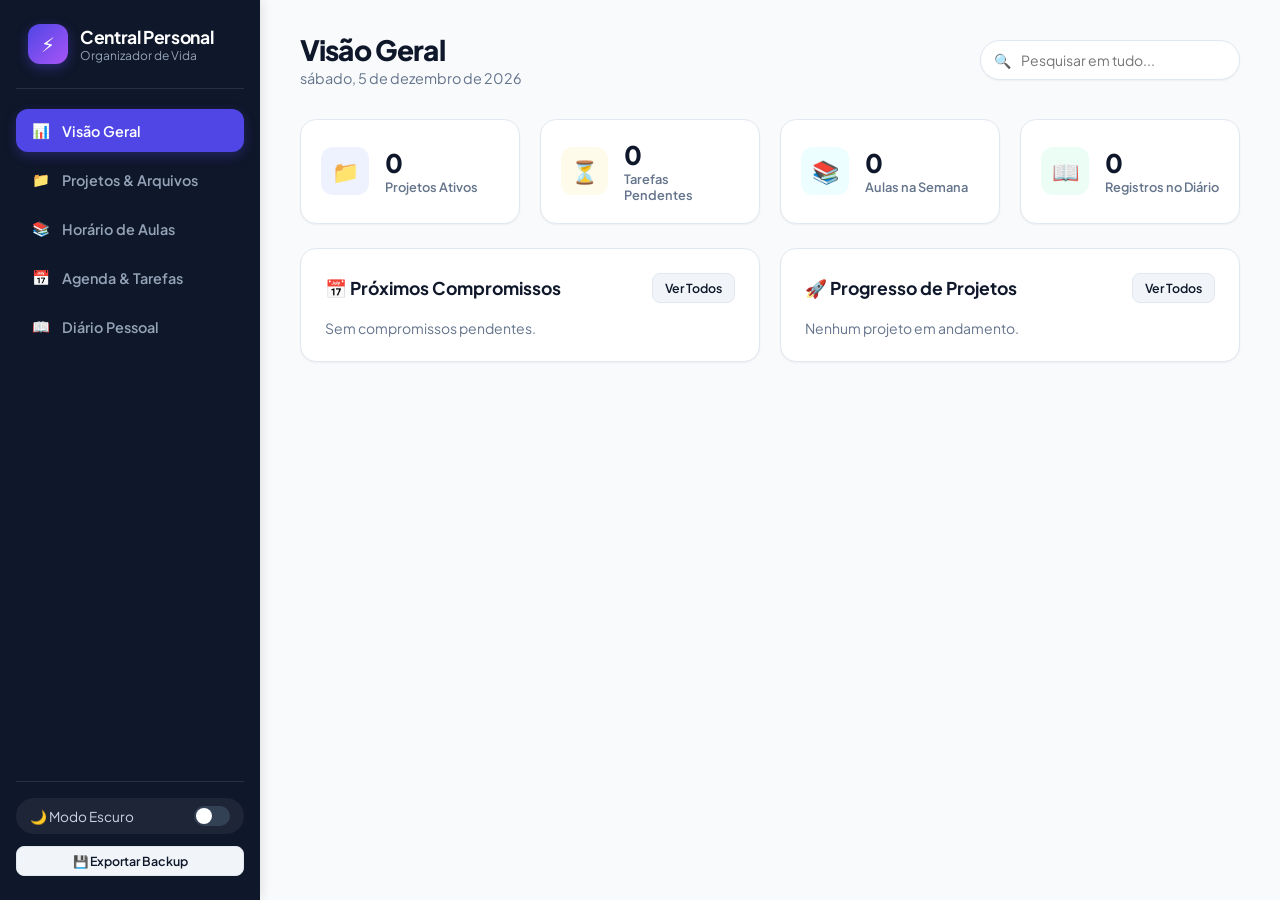
==== commit 5b7decf0: "d" ====
--- a/index.html
+++ b/index.html
@@ -1,328 +1,1233 @@
-
 <!DOCTYPE html>
-<html lang="pt-BR">
+<html lang="pt-BR" data-theme="light">
 <head>
   <meta charset="UTF-8">
   <meta name="viewport" content="width=device-width, initial-scale=1.0">
-  <title>Central de Organização Pessoal</title>
+  <title>Central de Organização | Projetos, Rotinas & Diário</title>
+  <!-- Google Fonts -->
+  <link rel="preconnect" href="https://fonts.googleapis.com">
+  <link rel="preconnect" href="https://fonts.gstatic.com" crossorigin>
+  <link href="https://fonts.googleapis.com/css2?family=Plus+Jakarta+Sans:wght@400;500;600;700;800&display=swap" rel="stylesheet">
+  
   <style>
     :root {
-      --primary: #3b82f6;
-      --primary-dark: #1d4ed8;
-      --bg-main: #f8fafc;
+      /* Palette - Light Theme */
+      --bg-body: #f8fafc;
+      --bg-sidebar: #0f172a;
       --bg-card: #ffffff;
-      --sidebar-bg: #0f172a;
-      --sidebar-text: #94a3b8;
-      --text: #1e293b;
+      --bg-input: #f1f5f9;
+      --bg-hover: #f1f5f9;
+      --text-main: #0f172a;
+      --text-muted: #64748b;
+      --text-light: #94a3b8;
       --border: #e2e8f0;
-    }
-
-    * { box-sizing: border-box; margin: 0; padding: 0; font-family: system-ui, -apple-system, sans-serif; }
-    body { display: flex; height: 100vh; background: var(--bg-main); color: var(--text); overflow: hidden; }
+      
+      --primary: #4f46e5;
+      --primary-hover: #4338ca;
+      --primary-light: #eef2ff;
+      --primary-text: #3730a3;
+      
+      --success: #10b981;
+      --success-light: #ecfdf5;
+      --warning: #f59e0b;
+      --warning-light: #fffbeb;
+      --danger: #ef4444;
+      --danger-light: #fef2f2;
+      --info: #06b6d4;
+      --info-light: #ecfeff;
+
+      --shadow-sm: 0 1px 2px 0 rgb(0 0 0 / 0.05);
+      --shadow-md: 0 4px 6px -1px rgb(0 0 0 / 0.07), 0 2px 4px -2px rgb(0 0 0 / 0.05);
+      --shadow-lg: 0 10px 15px -3px rgb(0 0 0 / 0.08), 0 4px 6px -4px rgb(0 0 0 / 0.05);
+      
+      --radius-sm: 8px;
+      --radius-md: 12px;
+      --radius-lg: 16px;
+      --radius-full: 9999px;
+      
+      --transition: all 0.2s cubic-bezier(0.4, 0, 0.2, 1);
+    }
+
+    [data-theme="dark"] {
+      --bg-body: #0b0f19;
+      --bg-sidebar: #030712;
+      --bg-card: #111827;
+      --bg-input: #1f2937;
+      --bg-hover: #1f2937;
+      --text-main: #f9fafb;
+      --text-muted: #9ca3af;
+      --text-light: #6b7280;
+      --border: #1f2937;
+      
+      --primary: #6366f1;
+      --primary-hover: #4f46e5;
+      --primary-light: #1e1b4b;
+      --primary-text: #c7d2fe;
+      
+      --success-light: #064e3b;
+      --warning-light: #451a03;
+      --danger-light: #450a0a;
+      --info-light: #083344;
+
+      --shadow-sm: 0 1px 2px 0 rgb(0 0 0 / 0.3);
+      --shadow-md: 0 4px 6px -1px rgb(0 0 0 / 0.4);
+      --shadow-lg: 0 10px 15px -3px rgb(0 0 0 / 0.5);
+    }
+
+    * { box-sizing: border-box; margin: 0; padding: 0; font-family: 'Plus Jakarta Sans', system-ui, -apple-system, sans-serif; }
+    
+    body {
+      display: flex;
+      height: 100vh;
+      background-color: var(--bg-body);
+      color: var(--text-main);
+      overflow: hidden;
+      transition: background-color 0.3s, color 0.3s;
+    }
 
     /* Layout Sidebar */
-    aside { width: 240px; background: var(--sidebar-bg); color: white; display: flex; flex-direction: column; padding: 20px 0; }
-    aside h2 { font-size: 1.1rem; padding: 0 20px 20px; border-bottom: 1px solid #334155; color: #f8fafc; }
-    .nav-btn { background: none; border: none; color: var(--sidebar-text); padding: 14px 20px; text-align: left; font-size: 14px; font-weight: 500; cursor: pointer; display: flex; align-items: center; gap: 10px; transition: 0.2s; }
-    .nav-btn:hover, .nav-btn.active { background: #1e293b; color: white; border-left: 4px solid var(--primary); }
+    aside {
+      width: 260px;
+      background-color: var(--bg-sidebar);
+      color: #ffffff;
+      display: flex;
+      flex-direction: column;
+      justify-content: space-between;
+      padding: 24px 16px;
+      z-index: 20;
+      box-shadow: 2px 0 10px rgba(0,0,0,0.1);
+    }
+
+    .brand {
+      display: flex;
+      align-items: center;
+      gap: 12px;
+      padding: 0 12px 24px 12px;
+      border-bottom: 1px solid rgba(255,255,255,0.1);
+    }
+
+    .brand-icon {
+      width: 40px;
+      height: 40px;
+      background: linear-gradient(135deg, var(--primary), #a855f7);
+      border-radius: var(--radius-md);
+      display: flex;
+      align-items: center;
+      justify-content: center;
+      font-weight: 800;
+      font-size: 20px;
+      color: white;
+      box-shadow: 0 4px 12px rgba(79, 70, 229, 0.4);
+    }
+
+    .brand-text h2 { font-size: 1.1rem; font-weight: 700; letter-spacing: -0.02em; }
+    .brand-text p { font-size: 0.75rem; color: #94a3b8; }
+
+    .nav-list { display: flex; flex-direction: column; gap: 6px; margin-top: 20px; flex: 1; }
+    
+    .nav-btn {
+      background: none;
+      border: none;
+      color: #94a3b8;
+      padding: 12px 16px;
+      border-radius: var(--radius-md);
+      text-align: left;
+      font-size: 0.9rem;
+      font-weight: 600;
+      cursor: pointer;
+      display: flex;
+      align-items: center;
+      gap: 12px;
+      transition: var(--transition);
+    }
+
+    .nav-btn:hover { background: rgba(255,255,255,0.06); color: #f8fafc; }
+    .nav-btn.active {
+      background: var(--primary);
+      color: #ffffff;
+      box-shadow: 0 4px 12px rgba(79, 70, 229, 0.3);
+    }
+
+    .sidebar-footer {
+      padding-top: 16px;
+      border-top: 1px solid rgba(255,255,255,0.1);
+      display: flex;
+      flex-direction: column;
+      gap: 12px;
+    }
+
+    .theme-toggle {
+      display: flex;
+      align-items: center;
+      justify-content: space-between;
+      background: rgba(255,255,255,0.06);
+      padding: 8px 14px;
+      border-radius: var(--radius-full);
+      font-size: 0.85rem;
+      color: #cbd5e1;
+      cursor: pointer;
+    }
+
+    .theme-switch {
+      width: 36px;
+      height: 20px;
+      background: #334155;
+      border-radius: var(--radius-full);
+      position: relative;
+      transition: var(--transition);
+    }
+
+    .theme-switch::after {
+      content: '';
+      position: absolute;
+      top: 2px;
+      left: 2px;
+      width: 16px;
+      height: 16px;
+      background: white;
+      border-radius: 50%;
+      transition: var(--transition);
+    }
+
+    [data-theme="dark"] .theme-switch { background: var(--primary); }
+    [data-theme="dark"] .theme-switch::after { transform: translateX(16px); }
 
     /* Conteúdo Principal */
-    main { flex: 1; overflow-y: auto; padding: 32px; }
-    .tab-content { display: none; }
+    main {
+      flex: 1;
+      overflow-y: auto;
+      padding: 32px 40px;
+      display: flex;
+      flex-direction: column;
+      gap: 24px;
+    }
+
+    .top-header {
+      display: flex;
+      justify-content: space-between;
+      align-items: center;
+      flex-wrap: wrap;
+      gap: 16px;
+      margin-bottom: 8px;
+    }
+
+    .header-info h1 { font-size: 1.75rem; font-weight: 800; letter-spacing: -0.03em; }
+    .header-info p { color: var(--text-muted); font-size: 0.9rem; margin-top: 2px; }
+
+    .search-input-wrapper {
+      position: relative;
+      min-width: 260px;
+    }
+
+    .search-input-wrapper input {
+      width: 100%;
+      padding: 10px 16px 10px 40px;
+      background: var(--bg-card);
+      border: 1px solid var(--border);
+      border-radius: var(--radius-full);
+      font-size: 0.875rem;
+      color: var(--text-main);
+      box-shadow: var(--shadow-sm);
+      transition: var(--transition);
+      outline: none;
+    }
+
+    .search-input-wrapper input:focus {
+      border-color: var(--primary);
+      box-shadow: 0 0 0 3px var(--primary-light);
+    }
+
+    .search-icon {
+      position: absolute;
+      left: 14px;
+      top: 50%;
+      transform: translateY(-50%);
+      color: var(--text-light);
+      font-size: 14px;
+    }
+
+    /* Tab Content */
+    .tab-content { display: none; animation: fadeIn 0.3s ease-in-out; }
     .tab-content.active { display: block; }
-    
-    .header-title { margin-bottom: 24px; }
-    .header-title h1 { font-size: 1.6rem; color: var(--text); }
-
-    /* Forms e Inputs */
-    .card { background: var(--bg-card); border-radius: 10px; border: 1px solid var(--border); padding: 20px; margin-bottom: 20px; box-shadow: 0 1px 3px rgba(0,0,0,0.05); }
-    .form-row { display: grid; grid-template-columns: repeat(auto-fit, minmax(180px, 1fr)); gap: 12px; margin-bottom: 12px; }
-    input, select, textarea, button { padding: 10px; border: 1px solid var(--border); border-radius: 6px; font-size: 14px; outline: none; }
-    textarea { width: 100%; min-height: 80px; resize: vertical; }
-    .btn { background: var(--primary); color: white; border: none; font-weight: 600; cursor: pointer; }
-    .btn:hover { background: var(--primary-dark); }
-    .btn-danger { background: #ef4444; }
+
+    @keyframes fadeIn {
+      from { opacity: 0; transform: translateY(6px); }
+      to { opacity: 1; transform: translateY(0); }
+    }
+
+    /* Cards */
+    .card {
+      background: var(--bg-card);
+      border: 1px solid var(--border);
+      border-radius: var(--radius-lg);
+      padding: 24px;
+      box-shadow: var(--shadow-sm);
+      transition: var(--transition);
+      margin-bottom: 20px;
+    }
+
+    .card:hover { box-shadow: var(--shadow-md); }
+
+    .card-title-bar {
+      display: flex;
+      justify-content: space-between;
+      align-items: center;
+      margin-bottom: 16px;
+    }
+
+    .card-title-bar h3 {
+      font-size: 1.1rem;
+      font-weight: 700;
+      display: flex;
+      align-items: center;
+      gap: 8px;
+    }
+
+    /* Formulários */
+    .form-grid {
+      display: grid;
+      grid-template-columns: repeat(auto-fit, minmax(200px, 1fr));
+      gap: 16px;
+      margin-bottom: 16px;
+    }
+
+    .form-group { display: flex; flex-direction: column; gap: 6px; }
+    .form-group label { font-size: 0.8rem; font-weight: 700; text-transform: uppercase; color: var(--text-muted); letter-spacing: 0.05em; }
+
+    input, select, textarea {
+      padding: 11px 14px;
+      background: var(--bg-input);
+      border: 1px solid var(--border);
+      border-radius: var(--radius-md);
+      font-size: 0.9rem;
+      color: var(--text-main);
+      outline: none;
+      transition: var(--transition);
+    }
+
+    input:focus, select:focus, textarea:focus {
+      border-color: var(--primary);
+      background: var(--bg-card);
+      box-shadow: 0 0 0 3px var(--primary-light);
+    }
+
+    /* Botões */
+    .btn {
+      padding: 10px 18px;
+      border-radius: var(--radius-md);
+      border: none;
+      font-size: 0.875rem;
+      font-weight: 600;
+      cursor: pointer;
+      display: inline-flex;
+      align-items: center;
+      justify-content: center;
+      gap: 8px;
+      transition: var(--transition);
+    }
+
+    .btn-primary { background: var(--primary); color: white; box-shadow: 0 2px 6px rgba(79, 70, 229, 0.25); }
+    .btn-primary:hover { background: var(--primary-hover); transform: translateY(-1px); }
+
+    .btn-secondary { background: var(--bg-input); color: var(--text-main); border: 1px solid var(--border); }
+    .btn-secondary:hover { background: var(--bg-hover); }
+
+    .btn-sm { padding: 6px 12px; font-size: 0.775rem; border-radius: var(--radius-sm); }
+
+    /* Dashboard Metrics */
+    .stats-grid {
+      display: grid;
+      grid-template-columns: repeat(auto-fit, minmax(220px, 1fr));
+      gap: 20px;
+      margin-bottom: 24px;
+    }
+
+    .stat-card {
+      background: var(--bg-card);
+      border: 1px solid var(--border);
+      border-radius: var(--radius-lg);
+      padding: 20px;
+      display: flex;
+      align-items: center;
+      gap: 16px;
+      box-shadow: var(--shadow-sm);
+    }
+
+    .stat-icon {
+      width: 48px;
+      height: 48px;
+      border-radius: var(--radius-md);
+      display: flex;
+      align-items: center;
+      justify-content: center;
+      font-size: 22px;
+    }
+
+    .stat-value { font-size: 1.6rem; font-weight: 800; line-height: 1.2; }
+    .stat-label { font-size: 0.8rem; color: var(--text-muted); font-weight: 600; }
+
+    /* Badges */
+    .badge {
+      padding: 4px 10px;
+      border-radius: var(--radius-full);
+      font-size: 0.725rem;
+      font-weight: 700;
+      text-transform: uppercase;
+      letter-spacing: 0.03em;
+      display: inline-flex;
+      align-items: center;
+    }
+
+    .badge-primary { background: var(--primary-light); color: var(--primary-text); }
+    .badge-success { background: var(--success-light); color: var(--success); }
+    .badge-warning { background: var(--warning-light); color: var(--warning); }
+    .badge-danger { background: var(--danger-light); color: var(--danger); }
+
+    /* Módulo Projetos */
+    .projects-grid {
+      display: grid;
+      grid-template-columns: repeat(auto-fill, minmax(320px, 1fr));
+      gap: 20px;
+    }
+
+    .project-card {
+      background: var(--bg-card);
+      border: 1px solid var(--border);
+      border-radius: var(--radius-lg);
+      padding: 20px;
+      display: flex;
+      flex-direction: column;
+      gap: 14px;
+      position: relative;
+      overflow: hidden;
+    }
+
+    .project-card::before {
+      content: '';
+      position: absolute;
+      top: 0; left: 0; right: 0;
+      height: 4px;
+      background: linear-gradient(90deg, var(--primary), #a855f7);
+    }
+
+    .progress-bar-container {
+      background: var(--bg-input);
+      height: 8px;
+      border-radius: var(--radius-full);
+      overflow: hidden;
+      margin-top: 4px;
+    }
+
+    .progress-bar-fill {
+      height: 100%;
+      background: linear-gradient(90deg, var(--primary), var(--success));
+      border-radius: var(--radius-full);
+      transition: width 0.4s ease;
+    }
+
+    .subtask-list {
+      list-style: none;
+      display: flex;
+      flex-direction: column;
+      gap: 8px;
+      margin-top: 8px;
+    }
+
+    .subtask-item {
+      display: flex;
+      align-items: center;
+      gap: 10px;
+      font-size: 0.875rem;
+      padding: 6px 10px;
+      background: var(--bg-input);
+      border-radius: var(--radius-sm);
+    }
+
+    .subtask-item.done span {
+      text-decoration: line-through;
+      color: var(--text-muted);
+    }
 
     /* Módulo Horários */
-    .schedule-table { width: 100%; border-collapse: collapse; background: white; border-radius: 8px; overflow: hidden; }
-    .schedule-table th, .schedule-table td { border: 1px solid var(--border); padding: 12px; text-align: center; font-size: 13px; }
-    .schedule-table th { background: #f1f5f9; font-weight: 600; }
-
-    /* Módulo Projetos / Pastas */
-    .project-card { border-left: 4px solid var(--primary); margin-bottom: 16px; }
-    .project-header { display: flex; justify-content: space-between; align-items: center; font-weight: bold; margin-bottom: 8px; }
-    .sub-list { margin-top: 10px; padding-left: 16px; font-size: 13px; }
-
-    /* Módulo Diário */
-    .journal-entry { border-bottom: 1px solid var(--border); padding-bottom: 12px; margin-bottom: 12px; }
-    .journal-date { font-size: 12px; color: #64748b; font-weight: 600; }
+    .timetable-wrapper {
+      overflow-x: auto;
+      border-radius: var(--radius-lg);
+      border: 1px solid var(--border);
+    }
+
+    .timetable {
+      width: 100%;
+      border-collapse: collapse;
+      background: var(--bg-card);
+      text-align: left;
+    }
+
+    .timetable th, .timetable td {
+      padding: 14px 16px;
+      border-bottom: 1px solid var(--border);
+      border-right: 1px solid var(--border);
+      font-size: 0.875rem;
+    }
+
+    .timetable th {
+      background: var(--bg-input);
+      font-weight: 700;
+      color: var(--text-muted);
+      text-transform: uppercase;
+      font-size: 0.75rem;
+    }
+
+    /* Agenda */
+    .agenda-item {
+      display: flex;
+      justify-content: space-between;
+      align-items: center;
+      padding: 16px;
+      background: var(--bg-card);
+      border: 1px solid var(--border);
+      border-radius: var(--radius-md);
+      margin-bottom: 10px;
+      transition: var(--transition);
+    }
+
+    .agenda-item:hover { border-color: var(--primary); }
+
+    /* Diário */
+    .journal-card {
+      background: var(--bg-card);
+      border: 1px solid var(--border);
+      border-radius: var(--radius-lg);
+      padding: 20px;
+      margin-bottom: 16px;
+    }
+
+    .journal-header {
+      display: flex;
+      justify-content: space-between;
+      align-items: center;
+      margin-bottom: 12px;
+      padding-bottom: 8px;
+      border-bottom: 1px solid var(--border);
+    }
+
+    .journal-body {
+      font-size: 0.95rem;
+      line-height: 1.6;
+      color: var(--text-main);
+      white-space: pre-wrap;
+    }
+
+    @media (max-width: 900px) {
+      body { flex-direction: column; }
+      aside { width: 100%; height: auto; padding: 16px; }
+      .nav-list { flex-direction: row; overflow-x: auto; }
+      main { padding: 20px; }
+    }
   </style>
 </head>
 <body>
 
+  <!-- SIDEBAR NAVEGAÇÃO -->
   <aside>
-    <h2>Minha Central</h2>
-    <button class="nav-btn active" onclick="switchTab('projetos', this)">📁 Projetos & Arquivos</button>
-    <button class="nav-btn" onclick="switchTab('horarios', this)">📚 Horário de Aulas</button>
-    <button class="nav-btn" onclick="switchTab('compromissos', this)">📅 Compromissos</button>
-    <button class="nav-btn" onclick="switchTab('diario', this)">📖 Diário Pessoal</button>
+    <div>
+      <div class="brand">
+        <div class="brand-icon">⚡</div>
+        <div class="brand-text">
+          <h2>Central Personal</h2>
+          <p>Organizador de Vida</p>
+        </div>
+      </div>
+
+      <nav class="nav-list">
+        <button class="nav-btn active" onclick="switchTab('dashboard', this)">
+          <span>📊</span> Visão Geral
+        </button>
+        <button class="nav-btn" onclick="switchTab('projetos', this)">
+          <span>📁</span> Projetos & Arquivos
+        </button>
+        <button class="nav-btn" onclick="switchTab('horarios', this)">
+          <span>📚</span> Horário de Aulas
+        </button>
+        <button class="nav-btn" onclick="switchTab('compromissos', this)">
+          <span>📅</span> Agenda & Tarefas
+        </button>
+        <button class="nav-btn" onclick="switchTab('diario', this)">
+          <span>📖</span> Diário Pessoal
+        </button>
+      </nav>
+    </div>
+
+    <div class="sidebar-footer">
+      <div class="theme-toggle" onclick="toggleTheme()">
+        <span id="themeLabel">🌙 Modo Escuro</span>
+        <div class="theme-switch"></div>
+      </div>
+      <button class="btn btn-secondary btn-sm" onclick="exportData()" style="width: 100%;">
+        💾 Exportar Backup
+      </button>
+    </div>
   </aside>
 
+  <!-- CONTEÚDO PRINCIPAL -->
   <main>
-    <!-- MÓDULO 1: PROJETOS E ARQUIVOS -->
-    <section id="projetos" class="tab-content active">
-      <div class="header-title"><h1>Projetos & Pastas de Trabalhos</h1></div>
-      
+    <!-- TOP HEADER -->
+    <header class="top-header">
+      <div class="header-info">
+        <h1 id="pageTitle">Visão Geral</h1>
+        <p id="currentDateDisplay">Carregando data...</p>
+      </div>
+
+      <div class="header-actions">
+        <div class="search-input-wrapper">
+          <span class="search-icon">🔍</span>
+          <input type="text" id="globalSearch" placeholder="Pesquisar em tudo..." oninput="handleGlobalSearch()">
+        </div>
+      </div>
+    </header>
+
+    <!-- TAB 1: DASHBOARD / VISÃO GERAL -->
+    <section id="dashboard" class="tab-content active">
+      <div class="stats-grid">
+        <div class="stat-card">
+          <div class="stat-icon" style="background: var(--primary-light); color: var(--primary);">📁</div>
+          <div>
+            <div class="stat-value" id="dashProjCount">0</div>
+            <div class="stat-label">Projetos Ativos</div>
+          </div>
+        </div>
+
+        <div class="stat-card">
+          <div class="stat-icon" style="background: var(--warning-light); color: var(--warning);">⏳</div>
+          <div>
+            <div class="stat-value" id="dashPendingCount">0</div>
+            <div class="stat-label">Tarefas Pendentes</div>
+          </div>
+        </div>
+
+        <div class="stat-card">
+          <div class="stat-icon" style="background: var(--info-light); color: var(--info);">📚</div>
+          <div>
+            <div class="stat-value" id="dashClassCount">0</div>
+            <div class="stat-label">Aulas na Semana</div>
+          </div>
+        </div>
+
+        <div class="stat-card">
+          <div class="stat-icon" style="background: var(--success-light); color: var(--success);">📖</div>
+          <div>
+            <div class="stat-value" id="dashJournalCount">0</div>
+            <div class="stat-label">Registros no Diário</div>
+          </div>
+        </div>
+      </div>
+
+      <div style="display: grid; grid-template-columns: repeat(auto-fit, minmax(350px, 1fr)); gap: 20px;">
+        <div class="card">
+          <div class="card-title-bar">
+            <h3>📅 Próximos Compromissos</h3>
+            <button class="btn btn-secondary btn-sm" onclick="switchTab('compromissos', document.querySelectorAll('.nav-btn')[3])">Ver Todos</button>
+          </div>
+          <div id="dashUpcomingEvents">
+            <p style="color: var(--text-muted); font-size: 0.875rem;">Nenhum compromisso próximo.</p>
+          </div>
+        </div>
+
+        <div class="card">
+          <div class="card-title-bar">
+            <h3>🚀 Progresso de Projetos</h3>
+            <button class="btn btn-secondary btn-sm" onclick="switchTab('projetos', document.querySelectorAll('.nav-btn')[1])">Ver Todos</button>
+          </div>
+          <div id="dashProjectsSummary">
+            <p style="color: var(--text-muted); font-size: 0.875rem;">Nenhum projeto cadastrado.</p>
+          </div>
+        </div>
+      </div>
+    </section>
+
+    <!-- TAB 2: PROJETOS E ARQUIVOS -->
+    <section id="projetos" class="tab-content">
       <div class="card">
-        <h3>Criar Novo Projeto / Arquivo</h3>
-        <form onsubmit="addProject(event)" style="margin-top:12px;">
-          <div class="form-row">
-            <input type="text" id="projTitle" placeholder="Nome do Projeto ou Matéria" required>
-            <input type="date" id="projDate">
-          </div>
-          <textarea id="projNotes" placeholder="Anotações do projeto, arquivos de referência ou links..."></textarea>
-          <button type="submit" class="btn" style="margin-top:10px;">Salvar Pasta de Projeto</button>
+        <div class="card-title-bar">
+          <h3>➕ Novo Projeto / Arquivo de Trabalho</h3>
+        </div>
+        <form onsubmit="addProject(event)">
+          <div class="form-grid">
+            <div class="form-group">
+              <label>Nome do Projeto / Pasta</label>
+              <input type="text" id="projTitle" placeholder="Ex: TCC, Redesenho do Site, Compra de Carro" required>
+            </div>
+            <div class="form-group">
+              <label>Categoria</label>
+              <select id="projCategory">
+                <option value="Trabalho">Trabalho</option>
+                <option value="Estudos">Estudos</option>
+                <option value="Pessoal">Pessoal</option>
+              </select>
+            </div>
+            <div class="form-group">
+              <label>Data Limite / Prazo</label>
+              <input type="date" id="projDeadline">
+            </div>
+          </div>
+          <div class="form-group" style="margin-bottom: 16px;">
+            <label>Anotações, Descrição e Links de Referência</label>
+            <textarea id="projDescription" rows="3" placeholder="Escreva ideias, caminhos de arquivos, links de documentos ou especificações..."></textarea>
+          </div>
+          <button type="submit" class="btn btn-primary">Criar Projeto</button>
         </form>
       </div>
 
-      <div id="projectsList"></div>
+      <div class="projects-grid" id="projectsGrid"></div>
     </section>
 
-    <!-- MÓDULO 2: HORÁRIO DE AULAS -->
+    <!-- TAB 3: HORÁRIO DE AULAS -->
     <section id="horarios" class="tab-content">
-      <div class="header-title"><h1>Horário de Aulas Semanal</h1></div>
       <div class="card">
+        <div class="card-title-bar">
+          <h3>➕ Cadastrar Nova Aula / Disciplina</h3>
+        </div>
         <form onsubmit="addClass(event)">
-          <div class="form-row">
-            <select id="classDay">
-              <option value="Segunda">Segunda-feira</option>
-              <option value="Terça">Terça-feira</option>
-              <option value="Quarta">Quarta-feira</option>
-              <option value="Quinta">Quinta-feira</option>
-              <option value="Sexta">Sexta-feira</option>
-            </select>
-            <input type="text" id="classTime" placeholder="Horário (ex: 08:00 - 09:40)" required>
-            <input type="text" id="className" placeholder="Disciplina / Sala" required>
-            <button type="submit" class="btn">Adicionar Aula</button>
-          </div>
+          <div class="form-grid">
+            <div class="form-group">
+              <label>Dia da Semana</label>
+              <select id="classDay">
+                <option value="Segunda">Segunda-feira</option>
+                <option value="Terça">Terça-feira</option>
+                <option value="Quarta">Quarta-feira</option>
+                <option value="Quinta">Quinta-feira</option>
+                <option value="Sexta">Sexta-feira</option>
+                <option value="Sábado">Sábado</option>
+              </select>
+            </div>
+            <div class="form-group">
+              <label>Horário</label>
+              <input type="text" id="classTime" placeholder="Ex: 08:00 - 09:40" required>
+            </div>
+            <div class="form-group">
+              <label>Nome da Disciplina</label>
+              <input type="text" id="className" placeholder="Ex: Cálculo I, História" required>
+            </div>
+            <div class="form-group">
+              <label>Sala / Professor / Obs</label>
+              <input type="text" id="classLocation" placeholder="Ex: Sala 204 - Prof. Carlos">
+            </div>
+          </div>
+          <button type="submit" class="btn btn-primary">Adicionar Disciplina</button>
         </form>
       </div>
-      <div class="card" style="padding:0; overflow:hidden;">
-        <table class="schedule-table">
-          <thead>
-            <tr><th>Dia</th><th>Horário</th><th>Disciplina / Local</th><th>Ações</th></tr>
-          </thead>
-          <tbody id="scheduleBody"></tbody>
-        </table>
+
+      <div class="card">
+        <div class="card-title-bar">
+          <h3>📚 Grade Semanal de Aulas</h3>
+        </div>
+        <div class="timetable-wrapper">
+          <table class="timetable">
+            <thead>
+              <tr>
+                <th>Horário / Dia</th>
+                <th>Segunda</th>
+                <th>Terça</th>
+                <th>Quarta</th>
+                <th>Quinta</th>
+                <th>Sexta</th>
+                <th>Sábado</th>
+              </tr>
+            </thead>
+            <tbody id="timetableBody"></tbody>
+          </table>
+        </div>
       </div>
     </section>
 
-    <!-- MÓDULO 3: COMPROMISSOS -->
+    <!-- TAB 4: COMPROMISSOS & AGENDA -->
     <section id="compromissos" class="tab-content">
-      <div class="header-title"><h1>Agenda & Compromissos</h1></div>
       <div class="card">
+        <div class="card-title-bar">
+          <h3>➕ Agendar Novo Compromisso / Trabalho</h3>
+        </div>
         <form onsubmit="addEvent(event)">
-          <div class="form-row">
-            <input type="text" id="eventTitle" placeholder="Título da entrega ou evento" required>
-            <input type="date" id="eventDate" required>
-            <button type="submit" class="btn">Agendar</button>
-          </div>
+          <div class="form-grid">
+            <div class="form-group">
+              <label>Título do Compromisso</label>
+              <input type="text" id="eventTitle" placeholder="Ex: Entrega do Artigo, Reunião de Equipe" required>
+            </div>
+            <div class="form-group">
+              <label>Data</label>
+              <input type="date" id="eventDate" required>
+            </div>
+            <div class="form-group">
+              <label>Prioridade</label>
+              <select id="eventPriority">
+                <option value="Alta">Alta 🔴</option>
+                <option value="Média" selected>Média 🟡</option>
+                <option value="Baixa">Baixa 🟢</option>
+              </select>
+            </div>
+            <div class="form-group">
+              <label>Tipo</label>
+              <select id="eventType">
+                <option value="Trabalho">Trabalho</option>
+                <option value="Prova">Prova/Avaliação</option>
+                <option value="Evento">Evento/Reunião</option>
+                <option value="Tarefa">Tarefa Pessoal</option>
+              </select>
+            </div>
+          </div>
+          <button type="submit" class="btn btn-primary">Agendar Compromisso</button>
         </form>
       </div>
-      <div id="eventsList"></div>
+
+      <div id="eventsContainer"></div>
     </section>
 
-    <!-- MÓDULO 4: DIÁRIO -->
+    <!-- TAB 5: DIÁRIO PESSOAL -->
     <section id="diario" class="tab-content">
-      <div class="header-title"><h1>Diário & Reflexões</h1></div>
       <div class="card">
+        <div class="card-title-bar">
+          <h3>✍️ Novo Registro no Diário</h3>
+        </div>
         <form onsubmit="addJournalEntry(event)">
-          <textarea id="journalText" placeholder="Como foi seu dia? Escreva suas reflexões e pensamentos..." required></textarea>
-          <button type="submit" class="btn" style="margin-top:10px;">Guardar Registro</button>
+          <div class="form-grid">
+            <div class="form-group">
+              <label>Título / Tema do Dia</label>
+              <input type="text" id="journalTitle" placeholder="Ex: Reflexões sobre o progresso do projeto" required>
+            </div>
+            <div class="form-group">
+              <label>Como você se sente hoje?</label>
+              <select id="journalMood">
+                <option value="😃 Excelente">😃 Excelente</option>
+                <option value="🙂 Bom" selected>🙂 Bom</option>
+                <option value="😐 Neutro">😐 Neutro</option>
+                <option value="🙁 Cansado / Difícil">🙁 Cansado / Difícil</option>
+              </select>
+            </div>
+          </div>
+          <div class="form-group" style="margin-bottom: 16px;">
+            <label>Escreva seus pensamentos...</label>
+            <textarea id="journalText" rows="5" placeholder="Como foi seu dia? Quais foram as vitórias, aprendizados ou reflexões?" required></textarea>
+          </div>
+          <button type="submit" class="btn btn-primary">Guardar Registro</button>
         </form>
       </div>
-      <div class="card" id="journalList"></div>
+
+      <div id="journalEntriesList"></div>
     </section>
+
   </main>
 
   <script>
-    // Estado do App (LocalStorage)
-    let appData = JSON.parse(localStorage.getItem('my_complete_organizer')) || {
+    // ESTADO DA APLICAÇÃO (LocalStorage)
+    let appState = JSON.parse(localStorage.getItem('my_ultimate_organizer')) || {
       projects: [],
       classes: [],
       events: [],
-      diary: []
+      journal: [],
+      theme: 'light'
     };
 
+    document.addEventListener('DOMContentLoaded', () => {
+      document.documentElement.setAttribute('data-theme', appState.theme || 'light');
+      updateThemeLabel();
+
+      const now = new Date();
+      const options = { weekday: 'long', year: 'numeric', month: 'long', day: 'numeric' };
+      document.getElementById('currentDateDisplay').innerText = now.toLocaleDateString('pt-BR', options);
+
+      renderAll();
+    });
+
     function saveState() {
-      localStorage.setItem('my_complete_organizer', JSON.stringify(appData));
+      localStorage.setItem('my_ultimate_organizer', JSON.stringify(appState));
       renderAll();
     }
 
-    function switchTab(tabId, btn) {
-      document.querySelectorAll('.tab-content').forEach(t => t.classList.remove('active'));
-      document.querySelectorAll('.nav-btn').forEach(b => b.classList.remove('active'));
+    function switchTab(tabId, btnElement) {
+      document.querySelectorAll('.tab-content').forEach(el => el.classList.remove('active'));
+      document.querySelectorAll('.nav-btn').forEach(el => el.classList.remove('active'));
+
       document.getElementById(tabId).classList.add('active');
-      btn.classList.add('active');
-    }
-
-    /* --- PROJETOS --- */
+      btnElement.classList.add('active');
+
+      const titles = {
+        dashboard: 'Visão Geral',
+        projetos: 'Projetos & Arquivos de Trabalho',
+        horarios: 'Horário de Aulas Semanal',
+        compromissos: 'Agenda & Compromissos',
+        diario: 'Diário Pessoal & Reflexões'
+      };
+      document.getElementById('pageTitle').innerText = titles[tabId] || 'Painel';
+    }
+
+    function toggleTheme() {
+      const currentTheme = document.documentElement.getAttribute('data-theme');
+      const newTheme = currentTheme === 'dark' ? 'light' : 'dark';
+      document.documentElement.setAttribute('data-theme', newTheme);
+      appState.theme = newTheme;
+      localStorage.setItem('my_ultimate_organizer', JSON.stringify(appState));
+      updateThemeLabel();
+    }
+
+    function updateThemeLabel() {
+      const theme = document.documentElement.getAttribute('data-theme');
+      document.getElementById('themeLabel').innerText = theme === 'dark' ? '☀️ Modo Claro' : '🌙 Modo Escuro';
+    }
+
+    /* 1. MÓDULO DE PROJETOS */
     function addProject(e) {
       e.preventDefault();
-      const title = document.getElementById('projTitle').value;
-      const date = document.getElementById('projDate').value;
-      const notes = document.getElementById('projNotes').value;
-
-      appData.projects.push({ id: Date.now(), title, date, notes, tasks: [] });
+      const title = document.getElementById('projTitle').value.trim();
+      const category = document.getElementById('projCategory').value;
+      const deadline = document.getElementById('projDeadline').value;
+      const description = document.getElementById('projDescription').value.trim();
+
+      appState.projects.push({
+        id: Date.now(),
+        title,
+        category,
+        deadline,
+        description,
+        tasks: []
+      });
+
       e.target.reset();
       saveState();
     }
 
-    function addSubTask(projId) {
-      const taskText = prompt("Nova tarefa/etapa do projeto:");
-      if (taskText) {
-        const proj = appData.projects.find(p => p.id === projId);
-        proj.tasks.push({ text: taskText, done: false });
+    function deleteProject(id) {
+      if(confirm('Tem certeza de que deseja excluir este projeto?')) {
+        appState.projects = appState.projects.filter(p => p.id !== id);
         saveState();
       }
     }
 
-    function toggleSubTask(projId, taskIdx) {
-      const proj = appData.projects.find(p => p.id === projId);
-      proj.tasks[taskIdx].done = !proj.tasks[taskIdx].done;
+    function addSubTask(projId) {
+      const taskText = prompt("Nova tarefa/etapa para este projeto:");
+      if (taskText && taskText.trim()) {
+        const proj = appState.projects.find(p => p.id === projId);
+        proj.tasks.push({ id: Date.now(), text: taskText.trim(), done: false });
+        saveState();
+      }
+    }
+
+    function toggleSubTask(projId, taskId) {
+      const proj = appState.projects.find(p => p.id === projId);
+      const task = proj.tasks.find(t => t.id === taskId);
+      task.done = !task.done;
       saveState();
     }
 
-    function deleteProject(id) {
-      appData.projects = appData.projects.filter(p => p.id !== id);
+    function deleteSubTask(projId, taskId) {
+      const proj = appState.projects.find(p => p.id === projId);
+      proj.tasks = proj.tasks.filter(t => t.id !== taskId);
       saveState();
     }
 
-    /* --- HORÁRIOS DE AULAS --- */
+    /* 2. MÓDULO DE HORÁRIOS */
     function addClass(e) {
       e.preventDefault();
       const day = document.getElementById('classDay').value;
-      const time = document.getElementById('classTime').value;
-      const name = document.getElementById('className').value;
-
-      appData.classes.push({ id: Date.now(), day, time, name });
+      const time = document.getElementById('classTime').value.trim();
+      const name = document.getElementById('className').value.trim();
+      const location = document.getElementById('classLocation').value.trim();
+
+      appState.classes.push({ id: Date.now(), day, time, name, location });
       e.target.reset();
       saveState();
     }
 
     function deleteClass(id) {
-      appData.classes = appData.classes.filter(c => c.id !== id);
+      appState.classes = appState.classes.filter(c => c.id !== id);
       saveState();
     }
 
-    /* --- COMPROMISSOS --- */
+    /* 3. MÓDULO DE AGENDA */
     function addEvent(e) {
       e.preventDefault();
-      const title = document.getElementById('eventTitle').value;
+      const title = document.getElementById('eventTitle').value.trim();
       const date = document.getElementById('eventDate').value;
-
-      appData.events.push({ id: Date.now(), title, date });
+      const priority = document.getElementById('eventPriority').value;
+      const type = document.getElementById('eventType').value;
+
+      appState.events.push({ id: Date.now(), title, date, priority, type, done: false });
       e.target.reset();
       saveState();
     }
 
+    function toggleEvent(id) {
+      const ev = appState.events.find(e => e.id === id);
+      ev.done = !ev.done;
+      saveState();
+    }
+
     function deleteEvent(id) {
-      appData.events = appData.events.filter(ev => ev.id !== id);
+      appState.events = appState.events.filter(e => e.id !== id);
       saveState();
     }
 
-    /* --- DIÁRIO --- */
+    /* 4. MÓDULO DE DIÁRIO */
     function addJournalEntry(e) {
       e.preventDefault();
-      const text = document.getElementById('journalText').value;
-      const date = new Date().toLocaleString('pt-BR');
-
-      appData.diary.unshift({ id: Date.now(), date, text });
+      const title = document.getElementById('journalTitle').value.trim();
+      const mood = document.getElementById('journalMood').value;
+      const text = document.getElementById('journalText').value.trim();
+      const date = new Date().toLocaleString('pt-BR', { dateStyle: 'short', timeStyle: 'short' });
+
+      appState.journal.unshift({ id: Date.now(), date, title, mood, text });
       e.target.reset();
       saveState();
     }
 
     function deleteJournal(id) {
-      appData.diary = appData.diary.filter(d => d.id !== id);
-      saveState();
-    }
-
-    /* --- RENDERIZAÇÃO --- */
+      if(confirm('Excluir este registro do diário?')) {
+        appState.journal = appState.journal.filter(j => j.id !== id);
+        saveState();
+      }
+    }
+
+    /* BACKUP */
+    function exportData() {
+      const dataStr = "data:text/json;charset=utf-8," + encodeURIComponent(JSON.stringify(appState, null, 2));
+      const downloadAnchor = document.createElement('a');
+      downloadAnchor.setAttribute("href", dataStr);
+      downloadAnchor.setAttribute("download", `backup-organizador-${new Date().toISOString().slice(0,10)}.json`);
+      document.body.appendChild(downloadAnchor);
+      downloadAnchor.click();
+      downloadAnchor.remove();
+    }
+
+    /* RENDERIZAÇÃO */
     function renderAll() {
-      // 1. Projetos
-      const projList = document.getElementById('projectsList');
-      projList.innerHTML = '';
-      appData.projects.forEach(p => {
+      renderDashboard();
+      renderProjects();
+      renderTimetable();
+      renderEvents();
+      renderJournal();
+    }
+
+    function renderDashboard() {
+      document.getElementById('dashProjCount').innerText = appState.projects.length;
+      
+      let totalPending = 0;
+      appState.projects.forEach(p => totalPending += p.tasks.filter(t => !t.done).length);
+      totalPending += appState.events.filter(e => !e.done).length;
+      document.getElementById('dashPendingCount').innerText = totalPending;
+
+      document.getElementById('dashClassCount').innerText = appState.classes.length;
+      document.getElementById('dashJournalCount').innerText = appState.journal.length;
+
+      const upcoming = [...appState.events].filter(e => !e.done).slice(0, 4);
+      const dashEvContainer = document.getElementById('dashUpcomingEvents');
+      if (upcoming.length === 0) {
+        dashEvContainer.innerHTML = '<p style="color: var(--text-muted); font-size:0.875rem;">Sem compromissos pendentes.</p>';
+      } else {
+        dashEvContainer.innerHTML = upcoming.map(ev => `
+          <div style="display:flex; justify-content:space-between; align-items:center; padding: 10px; background: var(--bg-input); border-radius: var(--radius-sm); margin-bottom:8px;">
+            <div>
+              <strong>${ev.title}</strong>
+              <div style="font-size:0.75rem; color:var(--text-muted);">${ev.date || 'Sem data'}</div>
+            </div>
+            <span class="badge badge-primary">${ev.type}</span>
+          </div>
+        `).join('');
+      }
+
+      const dashProjContainer = document.getElementById('dashProjectsSummary');
+      if (appState.projects.length === 0) {
+        dashProjContainer.innerHTML = '<p style="color: var(--text-muted); font-size:0.875rem;">Nenhum projeto em andamento.</p>';
+      } else {
+        dashProjContainer.innerHTML = appState.projects.slice(0, 3).map(p => {
+          const doneTasks = p.tasks.filter(t => t.done).length;
+          const pct = p.tasks.length > 0 ? Math.round((doneTasks / p.tasks.length) * 100) : 0;
+          return `
+            <div style="margin-bottom: 12px;">
+              <div style="display:flex; justify-content:space-between; font-size:0.85rem; margin-bottom:4px;">
+                <strong>${p.title}</strong>
+                <span>${pct}%</span>
+              </div>
+              <div class="progress-bar-container">
+                <div class="progress-bar-fill" style="width: ${pct}%;"></div>
+              </div>
+            </div>
+          `;
+        }).join('');
+      }
+    }
+
+    function renderProjects() {
+      const grid = document.getElementById('projectsGrid');
+      grid.innerHTML = '';
+
+      if (appState.projects.length === 0) {
+        grid.innerHTML = '<p style="color:var(--text-muted); grid-column: 1/-1;">Nenhum projeto cadastrado ainda.</p>';
+        return;
+      }
+
+      appState.projects.forEach(p => {
+        const doneTasks = p.tasks.filter(t => t.done).length;
+        const totalTasks = p.tasks.length;
+        const pct = totalTasks > 0 ? Math.round((doneTasks / totalTasks) * 100) : 0;
+
         const card = document.createElement('div');
-        card.className = 'card project-card';
+        card.className = 'project-card';
         card.innerHTML = `
-          <div class="project-header">
-            <span>📁 ${p.title}</span>
-            <button class="btn btn-danger" style="padding: 2px 8px; font-size:11px;" onclick="deleteProject(${p.id})">Excluir</button>
-          </div>
-          ${p.date ? `<div style="font-size:12px; color:#64748b; margin-bottom:8px;">📅 Prazo: ${p.date}</div>` : ''}
-          ${p.notes ? `<div style="font-size:13px; background:#f1f5f9; padding:8px; border-radius:4px; margin-bottom:8px;">${p.notes}</div>` : ''}
-          <button class="btn" style="padding: 4px 8px; font-size:12px;" onclick="addSubTask(${p.id})">+ Add Sub-tarefa</button>
-          <ul class="sub-list">
-            ${p.tasks.map((t, idx) => `
-              <li>
-                <input type="checkbox" ${t.done ? 'checked' : ''} onchange="toggleSubTask(${p.id}, ${idx})">
-                <span style="${t.done ? 'text-decoration:line-through; opacity:0.6;' : ''}">${t.text}</span>
-              </li>
-            `).join('')}
-          </ul>
+          <div style="display:flex; justify-content:space-between; align-items:flex-start;">
+            <div>
+              <span class="badge badge-primary">${p.category}</span>
+              <h3 style="font-size:1.1rem; margin-top:6px;">${p.title}</h3>
+            </div>
+            <button class="btn btn-secondary btn-sm" onclick="deleteProject(${p.id})">🗑️</button>
+          </div>
+
+          ${p.deadline ? `<div style="font-size:0.8rem; color:var(--text-muted);">📅 Prazo: ${p.deadline}</div>` : ''}
+          ${p.description ? `<div style="font-size:0.85rem; background:var(--bg-input); padding:10px; border-radius:var(--radius-sm); white-space:pre-wrap;">${p.description}</div>` : ''}
+
+          <div>
+            <div style="display:flex; justify-content:space-between; font-size:0.8rem; margin-bottom:4px; font-weight:600;">
+              <span>Progresso (${doneTasks}/${totalTasks})</span>
+              <span>${pct}%</span>
+            </div>
+            <div class="progress-bar-container">
+              <div class="progress-bar-fill" style="width: ${pct}%;"></div>
+            </div>
+          </div>
+
+          <div>
+            <div style="display:flex; justify-content:space-between; align-items:center;">
+              <strong style="font-size:0.85rem;">Sub-tarefas:</strong>
+              <button class="btn btn-secondary btn-sm" onclick="addSubTask(${p.id})">+ Adicionar</button>
+            </div>
+            <ul class="subtask-list">
+              ${p.tasks.map(t => `
+                <li class="subtask-item ${t.done ? 'done' : ''}">
+                  <input type="checkbox" ${t.done ? 'checked' : ''} onchange="toggleSubTask(${p.id}, ${t.id})">
+                  <span style="flex:1;">${t.text}</span>
+                  <button style="background:none; border:none; cursor:pointer; font-size:12px;" onclick="deleteSubTask(${p.id}, ${t.id})">✕</button>
+                </li>
+              `).join('')}
+            </ul>
+          </div>
         `;
-        projList.appendChild(card);
+        grid.appendChild(card);
       });
-
-      // 2. Horários
-      const scheduleBody = document.getElementById('scheduleBody');
-      scheduleBody.innerHTML = '';
-      appData.classes.forEach(c => {
-        const tr = document.createElement('tr');
-        tr.innerHTML = `
-          <td>${c.day}</td>
-          <td>${c.time}</td>
-          <td>${c.name}</td>
-          <td><button class="btn btn-danger" style="padding: 2px 6px; font-size:11px;" onclick="deleteClass(${c.id})">Remover</button></td>
+    }
+
+    function renderTimetable() {
+      const tbody = document.getElementById('timetableBody');
+      tbody.innerHTML = '';
+
+      if (appState.classes.length === 0) {
+        tbody.innerHTML = '<tr><td colspan="7" style="text-align:center; color:var(--text-muted);">Nenhuma aula cadastrada na grade.</td></tr>';
+        return;
+      }
+
+      const days = ['Segunda', 'Terça', 'Quarta', 'Quinta', 'Sexta', 'Sábado'];
+      
+      days.forEach(day => {
+        const dayClasses = appState.classes.filter(c => c.day === day);
+        if (dayClasses.length > 0) {
+          dayClasses.forEach(c => {
+            const tr = document.createElement('tr');
+            tr.innerHTML = `
+              <td><strong>${c.time}</strong></td>
+              ${days.map(d => d === day ? `
+                <td style="background: var(--primary-light); color: var(--primary-text); font-weight:600;">
+                  <div>${c.name}</div>
+                  <div style="font-size:0.75rem; font-weight:normal; opacity:0.8;">${c.location || ''}</div>
+                  <button class="btn btn-secondary btn-sm" style="margin-top:4px; padding:2px 6px; font-size:10px;" onclick="deleteClass(${c.id})">Excluir</button>
+                </td>
+              ` : '<td>-</td>').join('')}
+            `;
+            tbody.appendChild(tr);
+          });
+        }
+      });
+    }
+
+    function renderEvents() {
+      const container = document.getElementById('eventsContainer');
+      container.innerHTML = '';
+
+      if (appState.events.length === 0) {
+        container.innerHTML = '<div class="card"><p style="color:var(--text-muted);">Nenhum compromisso agendado.</p></div>';
+        return;
+      }
+
+      appState.events.forEach(ev => {
+        const item = document.createElement('div');
+        item.className = 'agenda-item';
+        item.style.opacity = ev.done ? '0.6' : '1';
+
+        const priorityBadges = {
+          'Alta': 'badge-danger',
+          'Média': 'badge-warning',
+          'Baixa': 'badge-success'
+        };
+
+        item.innerHTML = `
+          <div style="display:flex; align-items:center; gap:14px;">
+            <input type="checkbox" ${ev.done ? 'checked' : ''} onchange="toggleEvent(${ev.id})" style="transform:scale(1.2);">
+            <div>
+              <strong style="${ev.done ? 'text-decoration:line-through;' : ''}">${ev.title}</strong>
+              <div style="font-size:0.8rem; color:var(--text-muted); margin-top:2px;">
+                📅 ${ev.date || 'Sem data'} &nbsp;|&nbsp; Tag: ${ev.type}
+              </div>
+            </div>
+          </div>
+
+          <div style="display:flex; align-items:center; gap:10px;">
+            <span class="badge ${priorityBadges[ev.priority] || 'badge-primary'}">${ev.priority}</span>
+            <button class="btn btn-secondary btn-sm" onclick="deleteEvent(${ev.id})">🗑️ Excluir</button>
+          </div>
         `;
-        scheduleBody.appendChild(tr);
+        container.appendChild(item);
       });
-
-      // 3. Compromissos
-      const eventsList = document.getElementById('eventsList');
-      eventsList.innerHTML = '';
-      appData.events.forEach(ev => {
-        const item = document.createElement('div');
-        item.className = 'card';
-        item.style.display = 'flex';
-        item.style.justifyContent = 'space-between';
-        item.innerHTML = `
-          <div><strong>${ev.title}</strong> - <span style="color:#64748b;">${ev.date}</span></div>
-          <button class="btn btn-danger" style="padding:2px 6px; font-size:11px;" onclick="deleteEvent(${ev.id})">Excluir</button>
+    }
+
+    function renderJournal() {
+      const list = document.getElementById('journalEntriesList');
+      list.innerHTML = '';
+
+      if (appState.journal.length === 0) {
+        list.innerHTML = '<div class="card"><p style="color:var(--text-muted);">Nenhum registro no diário ainda.</p></div>';
+        return;
+      }
+
+      appState.journal.forEach(j => {
+        const card = document.createElement('div');
+        card.className = 'journal-card';
+        card.innerHTML = `
+          <div class="journal-header">
+            <div>
+              <h4 style="font-size:1.1rem;">${j.title}</h4>
+              <span style="font-size:0.75rem; color:var(--text-muted);">${j.date} &nbsp;•&nbsp; Humor: ${j.mood}</span>
+            </div>
+            <button class="btn btn-secondary btn-sm" onclick="deleteJournal(${j.id})">🗑️ Excluir</button>
+          </div>
+          <div class="journal-body">${j.text}</div>
         `;
-        eventsList.appendChild(item);
+        list.appendChild(card);
       });
-
-      // 4. Diário
-      const journalList = document.getElementById('journalList');
-      journalList.innerHTML = '';
-      if(appData.diary.length === 0) journalList.innerHTML = '<p style="color:#64748b;">Nenhum registro ainda.</p>';
-      appData.diary.forEach(d => {
-        const entry = document.createElement('div');
-        entry.className = 'journal-entry';
-        entry.innerHTML = `
-          <div style="display:flex; justify-content:space-between;">
-            <span class="journal-date">${d.date}</span>
-            <button class="btn btn-danger" style="padding:2px 6px; font-size:10px;" onclick="deleteJournal(${d.id})">Excluir</button>
-          </div>
-          <p style="margin-top:6px; font-size:14px; white-space:pre-wrap;">${d.text}</p>
-        `;
-        journalList.appendChild(entry);
+    }
+
+    function handleGlobalSearch() {
+      const query = document.getElementById('globalSearch').value.toLowerCase();
+      if (!query) {
+        renderAll();
+        return;
+      }
+
+      document.querySelectorAll('.project-card').forEach(card => {
+        card.style.display = card.innerText.toLowerCase().includes(query) ? 'flex' : 'none';
       });
-    }
-
-    renderAll();
+
+      document.querySelectorAll('.agenda-item').forEach(item => {
+        item.style.display = item.innerText.toLowerCase().includes(query) ? 'flex' : 'none';
+      });
+
+      document.querySelectorAll('.journal-card').forEach(card => {
+        card.style.display = card.innerText.toLowerCase().includes(query) ? 'block' : 'none';
+      });
+    }
   </script>
 </body>
 </html>
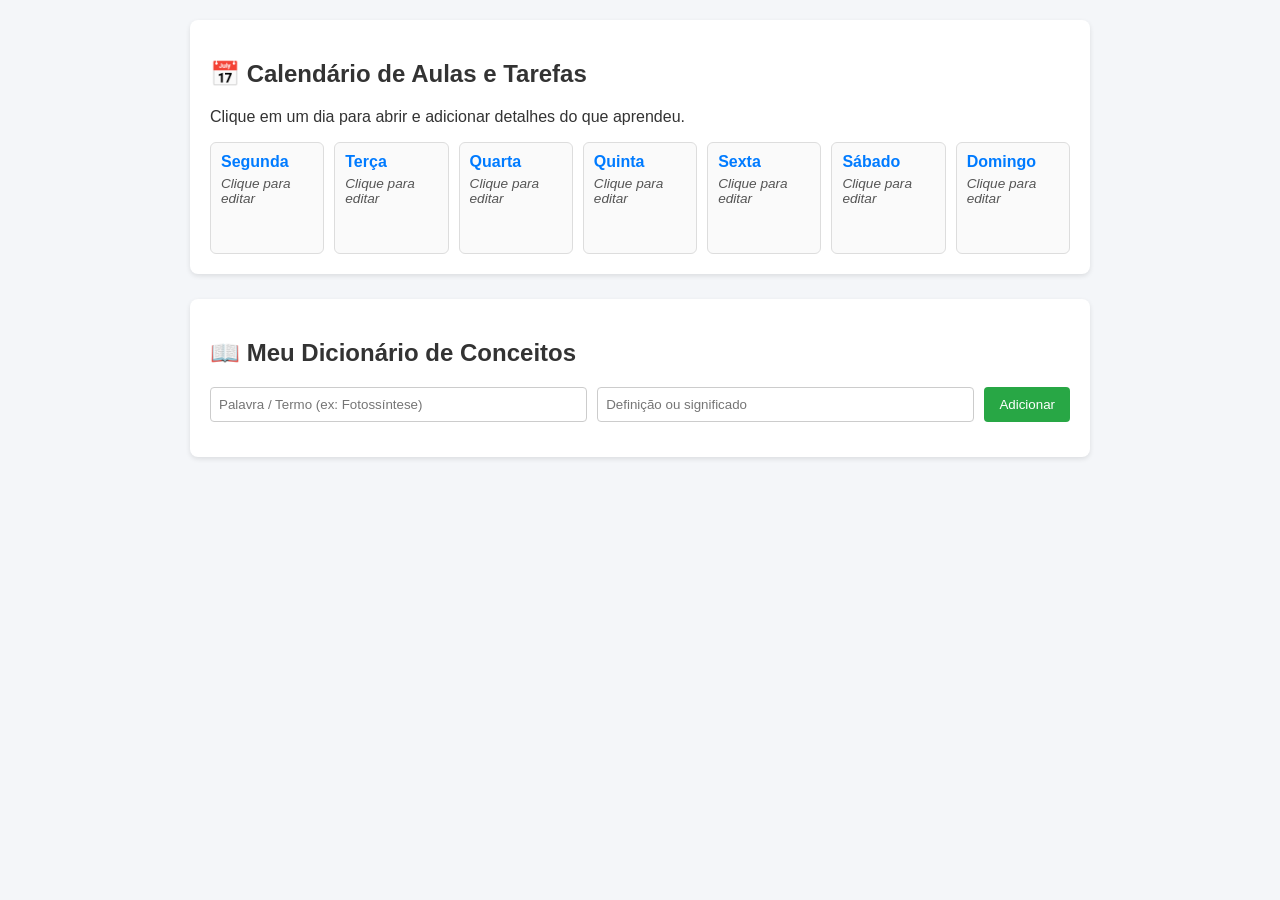
==== commit a3241240: "d" ====
--- a/index.html
+++ b/index.html
@@ -1,1233 +1,254 @@
 <!DOCTYPE html>
-<html lang="pt-BR" data-theme="light">
+<html lang="pt-BR">
 <head>
   <meta charset="UTF-8">
   <meta name="viewport" content="width=device-width, initial-scale=1.0">
-  <title>Central de Organização | Projetos, Rotinas & Diário</title>
-  <!-- Google Fonts -->
-  <link rel="preconnect" href="https://fonts.googleapis.com">
-  <link rel="preconnect" href="https://fonts.gstatic.com" crossorigin>
-  <link href="https://fonts.googleapis.com/css2?family=Plus+Jakarta+Sans:wght@400;500;600;700;800&display=swap" rel="stylesheet">
-  
+  <title>Organizador de Aulas e Dicionário</title>
   <style>
-    :root {
-      /* Palette - Light Theme */
-      --bg-body: #f8fafc;
-      --bg-sidebar: #0f172a;
-      --bg-card: #ffffff;
-      --bg-input: #f1f5f9;
-      --bg-hover: #f1f5f9;
-      --text-main: #0f172a;
-      --text-muted: #64748b;
-      --text-light: #94a3b8;
-      --border: #e2e8f0;
-      
-      --primary: #4f46e5;
-      --primary-hover: #4338ca;
-      --primary-light: #eef2ff;
-      --primary-text: #3730a3;
-      
-      --success: #10b981;
-      --success-light: #ecfdf5;
-      --warning: #f59e0b;
-      --warning-light: #fffbeb;
-      --danger: #ef4444;
-      --danger-light: #fef2f2;
-      --info: #06b6d4;
-      --info-light: #ecfeff;
-
-      --shadow-sm: 0 1px 2px 0 rgb(0 0 0 / 0.05);
-      --shadow-md: 0 4px 6px -1px rgb(0 0 0 / 0.07), 0 2px 4px -2px rgb(0 0 0 / 0.05);
-      --shadow-lg: 0 10px 15px -3px rgb(0 0 0 / 0.08), 0 4px 6px -4px rgb(0 0 0 / 0.05);
-      
-      --radius-sm: 8px;
-      --radius-md: 12px;
-      --radius-lg: 16px;
-      --radius-full: 9999px;
-      
-      --transition: all 0.2s cubic-bezier(0.4, 0, 0.2, 1);
-    }
-
-    [data-theme="dark"] {
-      --bg-body: #0b0f19;
-      --bg-sidebar: #030712;
-      --bg-card: #111827;
-      --bg-input: #1f2937;
-      --bg-hover: #1f2937;
-      --text-main: #f9fafb;
-      --text-muted: #9ca3af;
-      --text-light: #6b7280;
-      --border: #1f2937;
-      
-      --primary: #6366f1;
-      --primary-hover: #4f46e5;
-      --primary-light: #1e1b4b;
-      --primary-text: #c7d2fe;
-      
-      --success-light: #064e3b;
-      --warning-light: #451a03;
-      --danger-light: #450a0a;
-      --info-light: #083344;
-
-      --shadow-sm: 0 1px 2px 0 rgb(0 0 0 / 0.3);
-      --shadow-md: 0 4px 6px -1px rgb(0 0 0 / 0.4);
-      --shadow-lg: 0 10px 15px -3px rgb(0 0 0 / 0.5);
-    }
-
-    * { box-sizing: border-box; margin: 0; padding: 0; font-family: 'Plus Jakarta Sans', system-ui, -apple-system, sans-serif; }
-    
+    /* ESTILOS GERAIS DA PÁGINA */
     body {
+      font-family: Arial, sans-serif;
+      background-color: #f4f6f9;
+      margin: 0;
+      padding: 20px;
+      color: #333;
+    }
+
+    .container {
+      max-width: 900px;
+      margin: 0 auto;
+    }
+
+    .secao {
+      background: white;
+      padding: 20px;
+      border-radius: 8px;
+      margin-bottom: 25px;
+      box-shadow: 0 2px 5px rgba(0,0,0,0.1);
+    }
+
+    /* GRADE DO CALENDÁRIO */
+    .grid-dias {
+      display: grid;
+      grid-template-columns: repeat(auto-fit, minmax(110px, 1fr));
+      gap: 10px;
+      margin-top: 15px;
+    }
+
+    .dia-card {
+      border: 1px solid #ddd;
+      border-radius: 6px;
+      padding: 10px;
+      min-height: 90px;
+      background: #fafafa;
+      cursor: pointer;
+      transition: background 0.2s;
+    }
+
+    .dia-card:hover {
+      background: #eef5ff;
+    }
+
+    .dia-titulo {
+      font-weight: bold;
+      color: #007bff;
+      margin-bottom: 5px;
+    }
+
+    .aula-resumo {
+      font-size: 0.85em;
+      color: #555;
+      word-wrap: break-word;
+    }
+
+    /* FORMULÁRIO DO DICIONÁRIO */
+    .form-dicionario {
       display: flex;
-      height: 100vh;
-      background-color: var(--bg-body);
-      color: var(--text-main);
-      overflow: hidden;
-      transition: background-color 0.3s, color 0.3s;
-    }
-
-    /* Layout Sidebar */
-    aside {
-      width: 260px;
-      background-color: var(--bg-sidebar);
-      color: #ffffff;
-      display: flex;
-      flex-direction: column;
-      justify-content: space-between;
-      padding: 24px 16px;
-      z-index: 20;
-      box-shadow: 2px 0 10px rgba(0,0,0,0.1);
-    }
-
-    .brand {
-      display: flex;
+      gap: 10px;
+      margin-bottom: 15px;
+      flex-wrap: wrap;
+    }
+
+    input[type="text"], textarea {
+      padding: 8px;
+      border: 1px solid #ccc;
+      border-radius: 4px;
+      width: 100%;
+      box-sizing: border-box;
+    }
+
+    .form-dicionario input {
+      flex: 1;
+      min-width: 150px;
+    }
+
+    button {
+      background: #28a745;
+      color: white;
+      border: none;
+      padding: 10px 15px;
+      border-radius: 4px;
+      cursor: pointer;
+    }
+
+    button:hover {
+      background: #218838;
+    }
+
+    /* LISTA DO DICIONÁRIO */
+    .item-dicionario {
+      border-left: 4px solid #17a2b8;
+      background: #f8f9fa;
+      padding: 10px;
+      margin-bottom: 10px;
+      border-radius: 0 4px 4px 0;
+    }
+
+    /* MODAL (JANELA FLUTUANTE) DA AULA */
+    .modal-fundo {
+      display: none;
+      position: fixed;
+      top: 0; left: 0; width: 100%; height: 100%;
+      background: rgba(0,0,0,0.5);
+      justify-content: center;
       align-items: center;
-      gap: 12px;
-      padding: 0 12px 24px 12px;
-      border-bottom: 1px solid rgba(255,255,255,0.1);
-    }
-
-    .brand-icon {
-      width: 40px;
-      height: 40px;
-      background: linear-gradient(135deg, var(--primary), #a855f7);
-      border-radius: var(--radius-md);
-      display: flex;
-      align-items: center;
-      justify-content: center;
-      font-weight: 800;
-      font-size: 20px;
-      color: white;
-      box-shadow: 0 4px 12px rgba(79, 70, 229, 0.4);
-    }
-
-    .brand-text h2 { font-size: 1.1rem; font-weight: 700; letter-spacing: -0.02em; }
-    .brand-text p { font-size: 0.75rem; color: #94a3b8; }
-
-    .nav-list { display: flex; flex-direction: column; gap: 6px; margin-top: 20px; flex: 1; }
-    
-    .nav-btn {
-      background: none;
-      border: none;
-      color: #94a3b8;
-      padding: 12px 16px;
-      border-radius: var(--radius-md);
-      text-align: left;
-      font-size: 0.9rem;
-      font-weight: 600;
-      cursor: pointer;
-      display: flex;
-      align-items: center;
-      gap: 12px;
-      transition: var(--transition);
-    }
-
-    .nav-btn:hover { background: rgba(255,255,255,0.06); color: #f8fafc; }
-    .nav-btn.active {
-      background: var(--primary);
-      color: #ffffff;
-      box-shadow: 0 4px 12px rgba(79, 70, 229, 0.3);
-    }
-
-    .sidebar-footer {
-      padding-top: 16px;
-      border-top: 1px solid rgba(255,255,255,0.1);
-      display: flex;
-      flex-direction: column;
-      gap: 12px;
-    }
-
-    .theme-toggle {
-      display: flex;
-      align-items: center;
-      justify-content: space-between;
-      background: rgba(255,255,255,0.06);
-      padding: 8px 14px;
-      border-radius: var(--radius-full);
-      font-size: 0.85rem;
-      color: #cbd5e1;
-      cursor: pointer;
-    }
-
-    .theme-switch {
-      width: 36px;
-      height: 20px;
-      background: #334155;
-      border-radius: var(--radius-full);
-      position: relative;
-      transition: var(--transition);
-    }
-
-    .theme-switch::after {
-      content: '';
-      position: absolute;
-      top: 2px;
-      left: 2px;
-      width: 16px;
-      height: 16px;
+    }
+
+    .modal-conteudo {
       background: white;
-      border-radius: 50%;
-      transition: var(--transition);
-    }
-
-    [data-theme="dark"] .theme-switch { background: var(--primary); }
-    [data-theme="dark"] .theme-switch::after { transform: translateX(16px); }
-
-    /* Conteúdo Principal */
-    main {
-      flex: 1;
-      overflow-y: auto;
-      padding: 32px 40px;
-      display: flex;
-      flex-direction: column;
-      gap: 24px;
-    }
-
-    .top-header {
-      display: flex;
-      justify-content: space-between;
-      align-items: center;
-      flex-wrap: wrap;
-      gap: 16px;
-      margin-bottom: 8px;
-    }
-
-    .header-info h1 { font-size: 1.75rem; font-weight: 800; letter-spacing: -0.03em; }
-    .header-info p { color: var(--text-muted); font-size: 0.9rem; margin-top: 2px; }
-
-    .search-input-wrapper {
-      position: relative;
-      min-width: 260px;
-    }
-
-    .search-input-wrapper input {
-      width: 100%;
-      padding: 10px 16px 10px 40px;
-      background: var(--bg-card);
-      border: 1px solid var(--border);
-      border-radius: var(--radius-full);
-      font-size: 0.875rem;
-      color: var(--text-main);
-      box-shadow: var(--shadow-sm);
-      transition: var(--transition);
-      outline: none;
-    }
-
-    .search-input-wrapper input:focus {
-      border-color: var(--primary);
-      box-shadow: 0 0 0 3px var(--primary-light);
-    }
-
-    .search-icon {
-      position: absolute;
-      left: 14px;
-      top: 50%;
-      transform: translateY(-50%);
-      color: var(--text-light);
-      font-size: 14px;
-    }
-
-    /* Tab Content */
-    .tab-content { display: none; animation: fadeIn 0.3s ease-in-out; }
-    .tab-content.active { display: block; }
-
-    @keyframes fadeIn {
-      from { opacity: 0; transform: translateY(6px); }
-      to { opacity: 1; transform: translateY(0); }
-    }
-
-    /* Cards */
-    .card {
-      background: var(--bg-card);
-      border: 1px solid var(--border);
-      border-radius: var(--radius-lg);
-      padding: 24px;
-      box-shadow: var(--shadow-sm);
-      transition: var(--transition);
-      margin-bottom: 20px;
-    }
-
-    .card:hover { box-shadow: var(--shadow-md); }
-
-    .card-title-bar {
-      display: flex;
-      justify-content: space-between;
-      align-items: center;
-      margin-bottom: 16px;
-    }
-
-    .card-title-bar h3 {
-      font-size: 1.1rem;
-      font-weight: 700;
-      display: flex;
-      align-items: center;
-      gap: 8px;
-    }
-
-    /* Formulários */
-    .form-grid {
-      display: grid;
-      grid-template-columns: repeat(auto-fit, minmax(200px, 1fr));
-      gap: 16px;
-      margin-bottom: 16px;
-    }
-
-    .form-group { display: flex; flex-direction: column; gap: 6px; }
-    .form-group label { font-size: 0.8rem; font-weight: 700; text-transform: uppercase; color: var(--text-muted); letter-spacing: 0.05em; }
-
-    input, select, textarea {
-      padding: 11px 14px;
-      background: var(--bg-input);
-      border: 1px solid var(--border);
-      border-radius: var(--radius-md);
-      font-size: 0.9rem;
-      color: var(--text-main);
-      outline: none;
-      transition: var(--transition);
-    }
-
-    input:focus, select:focus, textarea:focus {
-      border-color: var(--primary);
-      background: var(--bg-card);
-      box-shadow: 0 0 0 3px var(--primary-light);
-    }
-
-    /* Botões */
-    .btn {
-      padding: 10px 18px;
-      border-radius: var(--radius-md);
-      border: none;
-      font-size: 0.875rem;
-      font-weight: 600;
-      cursor: pointer;
-      display: inline-flex;
-      align-items: center;
-      justify-content: center;
-      gap: 8px;
-      transition: var(--transition);
-    }
-
-    .btn-primary { background: var(--primary); color: white; box-shadow: 0 2px 6px rgba(79, 70, 229, 0.25); }
-    .btn-primary:hover { background: var(--primary-hover); transform: translateY(-1px); }
-
-    .btn-secondary { background: var(--bg-input); color: var(--text-main); border: 1px solid var(--border); }
-    .btn-secondary:hover { background: var(--bg-hover); }
-
-    .btn-sm { padding: 6px 12px; font-size: 0.775rem; border-radius: var(--radius-sm); }
-
-    /* Dashboard Metrics */
-    .stats-grid {
-      display: grid;
-      grid-template-columns: repeat(auto-fit, minmax(220px, 1fr));
-      gap: 20px;
-      margin-bottom: 24px;
-    }
-
-    .stat-card {
-      background: var(--bg-card);
-      border: 1px solid var(--border);
-      border-radius: var(--radius-lg);
       padding: 20px;
-      display: flex;
-      align-items: center;
-      gap: 16px;
-      box-shadow: var(--shadow-sm);
-    }
-
-    .stat-icon {
-      width: 48px;
-      height: 48px;
-      border-radius: var(--radius-md);
-      display: flex;
-      align-items: center;
-      justify-content: center;
-      font-size: 22px;
-    }
-
-    .stat-value { font-size: 1.6rem; font-weight: 800; line-height: 1.2; }
-    .stat-label { font-size: 0.8rem; color: var(--text-muted); font-weight: 600; }
-
-    /* Badges */
-    .badge {
-      padding: 4px 10px;
-      border-radius: var(--radius-full);
-      font-size: 0.725rem;
-      font-weight: 700;
-      text-transform: uppercase;
-      letter-spacing: 0.03em;
-      display: inline-flex;
-      align-items: center;
-    }
-
-    .badge-primary { background: var(--primary-light); color: var(--primary-text); }
-    .badge-success { background: var(--success-light); color: var(--success); }
-    .badge-warning { background: var(--warning-light); color: var(--warning); }
-    .badge-danger { background: var(--danger-light); color: var(--danger); }
-
-    /* Módulo Projetos */
-    .projects-grid {
-      display: grid;
-      grid-template-columns: repeat(auto-fill, minmax(320px, 1fr));
-      gap: 20px;
-    }
-
-    .project-card {
-      background: var(--bg-card);
-      border: 1px solid var(--border);
-      border-radius: var(--radius-lg);
-      padding: 20px;
-      display: flex;
-      flex-direction: column;
-      gap: 14px;
-      position: relative;
-      overflow: hidden;
-    }
-
-    .project-card::before {
-      content: '';
-      position: absolute;
-      top: 0; left: 0; right: 0;
-      height: 4px;
-      background: linear-gradient(90deg, var(--primary), #a855f7);
-    }
-
-    .progress-bar-container {
-      background: var(--bg-input);
-      height: 8px;
-      border-radius: var(--radius-full);
-      overflow: hidden;
-      margin-top: 4px;
-    }
-
-    .progress-bar-fill {
-      height: 100%;
-      background: linear-gradient(90deg, var(--primary), var(--success));
-      border-radius: var(--radius-full);
-      transition: width 0.4s ease;
-    }
-
-    .subtask-list {
-      list-style: none;
-      display: flex;
-      flex-direction: column;
-      gap: 8px;
-      margin-top: 8px;
-    }
-
-    .subtask-item {
-      display: flex;
-      align-items: center;
-      gap: 10px;
-      font-size: 0.875rem;
-      padding: 6px 10px;
-      background: var(--bg-input);
-      border-radius: var(--radius-sm);
-    }
-
-    .subtask-item.done span {
-      text-decoration: line-through;
-      color: var(--text-muted);
-    }
-
-    /* Módulo Horários */
-    .timetable-wrapper {
-      overflow-x: auto;
-      border-radius: var(--radius-lg);
-      border: 1px solid var(--border);
-    }
-
-    .timetable {
-      width: 100%;
-      border-collapse: collapse;
-      background: var(--bg-card);
-      text-align: left;
-    }
-
-    .timetable th, .timetable td {
-      padding: 14px 16px;
-      border-bottom: 1px solid var(--border);
-      border-right: 1px solid var(--border);
-      font-size: 0.875rem;
-    }
-
-    .timetable th {
-      background: var(--bg-input);
-      font-weight: 700;
-      color: var(--text-muted);
-      text-transform: uppercase;
-      font-size: 0.75rem;
-    }
-
-    /* Agenda */
-    .agenda-item {
-      display: flex;
-      justify-content: space-between;
-      align-items: center;
-      padding: 16px;
-      background: var(--bg-card);
-      border: 1px solid var(--border);
-      border-radius: var(--radius-md);
-      margin-bottom: 10px;
-      transition: var(--transition);
-    }
-
-    .agenda-item:hover { border-color: var(--primary); }
-
-    /* Diário */
-    .journal-card {
-      background: var(--bg-card);
-      border: 1px solid var(--border);
-      border-radius: var(--radius-lg);
-      padding: 20px;
-      margin-bottom: 16px;
-    }
-
-    .journal-header {
-      display: flex;
-      justify-content: space-between;
-      align-items: center;
-      margin-bottom: 12px;
-      padding-bottom: 8px;
-      border-bottom: 1px solid var(--border);
-    }
-
-    .journal-body {
-      font-size: 0.95rem;
-      line-height: 1.6;
-      color: var(--text-main);
-      white-space: pre-wrap;
-    }
-
-    @media (max-width: 900px) {
-      body { flex-direction: column; }
-      aside { width: 100%; height: auto; padding: 16px; }
-      .nav-list { flex-direction: row; overflow-x: auto; }
-      main { padding: 20px; }
+      border-radius: 8px;
+      width: 400px;
+      max-width: 90%;
     }
   </style>
 </head>
 <body>
 
-  <!-- SIDEBAR NAVEGAÇÃO -->
-  <aside>
-    <div>
-      <div class="brand">
-        <div class="brand-icon">⚡</div>
-        <div class="brand-text">
-          <h2>Central Personal</h2>
-          <p>Organizador de Vida</p>
-        </div>
+  <div class="container">
+    
+    <!-- 1. SEÇÃO DO CALENDÁRIO / AULAS -->
+    <div class="secao">
+      <h2>📅 Calendário de Aulas e Tarefas</h2>
+      <p>Clique em um dia para abrir e adicionar detalhes do que aprendeu.</p>
+      
+      <div class="grid-dias" id="gridCalendario">
+        <!-- Os dias serão inseridos via JavaScript -->
       </div>
-
-      <nav class="nav-list">
-        <button class="nav-btn active" onclick="switchTab('dashboard', this)">
-          <span>📊</span> Visão Geral
-        </button>
-        <button class="nav-btn" onclick="switchTab('projetos', this)">
-          <span>📁</span> Projetos & Arquivos
-        </button>
-        <button class="nav-btn" onclick="switchTab('horarios', this)">
-          <span>📚</span> Horário de Aulas
-        </button>
-        <button class="nav-btn" onclick="switchTab('compromissos', this)">
-          <span>📅</span> Agenda & Tarefas
-        </button>
-        <button class="nav-btn" onclick="switchTab('diario', this)">
-          <span>📖</span> Diário Pessoal
-        </button>
-      </nav>
     </div>
 
-    <div class="sidebar-footer">
-      <div class="theme-toggle" onclick="toggleTheme()">
-        <span id="themeLabel">🌙 Modo Escuro</span>
-        <div class="theme-switch"></div>
+    <!-- 2. SEÇÃO DO DICIONÁRIO -->
+    <div class="secao">
+      <h2>📖 Meu Dicionário de Conceitos</h2>
+      <div class="form-dicionario">
+        <input type="text" id="termoInput" placeholder="Palavra / Termo (ex: Fotossíntese)">
+        <input type="text" id="defInput" placeholder="Definição ou significado">
+        <button onclick="adicionarTermo()">Adicionar</button>
       </div>
-      <button class="btn btn-secondary btn-sm" onclick="exportData()" style="width: 100%;">
-        💾 Exportar Backup
-      </button>
+      <div id="listaDicionario">
+        <!-- Termos salvos aparecem aqui -->
+      </div>
     </div>
-  </aside>
-
-  <!-- CONTEÚDO PRINCIPAL -->
-  <main>
-    <!-- TOP HEADER -->
-    <header class="top-header">
-      <div class="header-info">
-        <h1 id="pageTitle">Visão Geral</h1>
-        <p id="currentDateDisplay">Carregando data...</p>
-      </div>
-
-      <div class="header-actions">
-        <div class="search-input-wrapper">
-          <span class="search-icon">🔍</span>
-          <input type="text" id="globalSearch" placeholder="Pesquisar em tudo..." oninput="handleGlobalSearch()">
-        </div>
-      </div>
-    </header>
-
-    <!-- TAB 1: DASHBOARD / VISÃO GERAL -->
-    <section id="dashboard" class="tab-content active">
-      <div class="stats-grid">
-        <div class="stat-card">
-          <div class="stat-icon" style="background: var(--primary-light); color: var(--primary);">📁</div>
-          <div>
-            <div class="stat-value" id="dashProjCount">0</div>
-            <div class="stat-label">Projetos Ativos</div>
-          </div>
-        </div>
-
-        <div class="stat-card">
-          <div class="stat-icon" style="background: var(--warning-light); color: var(--warning);">⏳</div>
-          <div>
-            <div class="stat-value" id="dashPendingCount">0</div>
-            <div class="stat-label">Tarefas Pendentes</div>
-          </div>
-        </div>
-
-        <div class="stat-card">
-          <div class="stat-icon" style="background: var(--info-light); color: var(--info);">📚</div>
-          <div>
-            <div class="stat-value" id="dashClassCount">0</div>
-            <div class="stat-label">Aulas na Semana</div>
-          </div>
-        </div>
-
-        <div class="stat-card">
-          <div class="stat-icon" style="background: var(--success-light); color: var(--success);">📖</div>
-          <div>
-            <div class="stat-value" id="dashJournalCount">0</div>
-            <div class="stat-label">Registros no Diário</div>
-          </div>
-        </div>
-      </div>
-
-      <div style="display: grid; grid-template-columns: repeat(auto-fit, minmax(350px, 1fr)); gap: 20px;">
-        <div class="card">
-          <div class="card-title-bar">
-            <h3>📅 Próximos Compromissos</h3>
-            <button class="btn btn-secondary btn-sm" onclick="switchTab('compromissos', document.querySelectorAll('.nav-btn')[3])">Ver Todos</button>
-          </div>
-          <div id="dashUpcomingEvents">
-            <p style="color: var(--text-muted); font-size: 0.875rem;">Nenhum compromisso próximo.</p>
-          </div>
-        </div>
-
-        <div class="card">
-          <div class="card-title-bar">
-            <h3>🚀 Progresso de Projetos</h3>
-            <button class="btn btn-secondary btn-sm" onclick="switchTab('projetos', document.querySelectorAll('.nav-btn')[1])">Ver Todos</button>
-          </div>
-          <div id="dashProjectsSummary">
-            <p style="color: var(--text-muted); font-size: 0.875rem;">Nenhum projeto cadastrado.</p>
-          </div>
-        </div>
-      </div>
-    </section>
-
-    <!-- TAB 2: PROJETOS E ARQUIVOS -->
-    <section id="projetos" class="tab-content">
-      <div class="card">
-        <div class="card-title-bar">
-          <h3>➕ Novo Projeto / Arquivo de Trabalho</h3>
-        </div>
-        <form onsubmit="addProject(event)">
-          <div class="form-grid">
-            <div class="form-group">
-              <label>Nome do Projeto / Pasta</label>
-              <input type="text" id="projTitle" placeholder="Ex: TCC, Redesenho do Site, Compra de Carro" required>
-            </div>
-            <div class="form-group">
-              <label>Categoria</label>
-              <select id="projCategory">
-                <option value="Trabalho">Trabalho</option>
-                <option value="Estudos">Estudos</option>
-                <option value="Pessoal">Pessoal</option>
-              </select>
-            </div>
-            <div class="form-group">
-              <label>Data Limite / Prazo</label>
-              <input type="date" id="projDeadline">
-            </div>
-          </div>
-          <div class="form-group" style="margin-bottom: 16px;">
-            <label>Anotações, Descrição e Links de Referência</label>
-            <textarea id="projDescription" rows="3" placeholder="Escreva ideias, caminhos de arquivos, links de documentos ou especificações..."></textarea>
-          </div>
-          <button type="submit" class="btn btn-primary">Criar Projeto</button>
-        </form>
-      </div>
-
-      <div class="projects-grid" id="projectsGrid"></div>
-    </section>
-
-    <!-- TAB 3: HORÁRIO DE AULAS -->
-    <section id="horarios" class="tab-content">
-      <div class="card">
-        <div class="card-title-bar">
-          <h3>➕ Cadastrar Nova Aula / Disciplina</h3>
-        </div>
-        <form onsubmit="addClass(event)">
-          <div class="form-grid">
-            <div class="form-group">
-              <label>Dia da Semana</label>
-              <select id="classDay">
-                <option value="Segunda">Segunda-feira</option>
-                <option value="Terça">Terça-feira</option>
-                <option value="Quarta">Quarta-feira</option>
-                <option value="Quinta">Quinta-feira</option>
-                <option value="Sexta">Sexta-feira</option>
-                <option value="Sábado">Sábado</option>
-              </select>
-            </div>
-            <div class="form-group">
-              <label>Horário</label>
-              <input type="text" id="classTime" placeholder="Ex: 08:00 - 09:40" required>
-            </div>
-            <div class="form-group">
-              <label>Nome da Disciplina</label>
-              <input type="text" id="className" placeholder="Ex: Cálculo I, História" required>
-            </div>
-            <div class="form-group">
-              <label>Sala / Professor / Obs</label>
-              <input type="text" id="classLocation" placeholder="Ex: Sala 204 - Prof. Carlos">
-            </div>
-          </div>
-          <button type="submit" class="btn btn-primary">Adicionar Disciplina</button>
-        </form>
-      </div>
-
-      <div class="card">
-        <div class="card-title-bar">
-          <h3>📚 Grade Semanal de Aulas</h3>
-        </div>
-        <div class="timetable-wrapper">
-          <table class="timetable">
-            <thead>
-              <tr>
-                <th>Horário / Dia</th>
-                <th>Segunda</th>
-                <th>Terça</th>
-                <th>Quarta</th>
-                <th>Quinta</th>
-                <th>Sexta</th>
-                <th>Sábado</th>
-              </tr>
-            </thead>
-            <tbody id="timetableBody"></tbody>
-          </table>
-        </div>
-      </div>
-    </section>
-
-    <!-- TAB 4: COMPROMISSOS & AGENDA -->
-    <section id="compromissos" class="tab-content">
-      <div class="card">
-        <div class="card-title-bar">
-          <h3>➕ Agendar Novo Compromisso / Trabalho</h3>
-        </div>
-        <form onsubmit="addEvent(event)">
-          <div class="form-grid">
-            <div class="form-group">
-              <label>Título do Compromisso</label>
-              <input type="text" id="eventTitle" placeholder="Ex: Entrega do Artigo, Reunião de Equipe" required>
-            </div>
-            <div class="form-group">
-              <label>Data</label>
-              <input type="date" id="eventDate" required>
-            </div>
-            <div class="form-group">
-              <label>Prioridade</label>
-              <select id="eventPriority">
-                <option value="Alta">Alta 🔴</option>
-                <option value="Média" selected>Média 🟡</option>
-                <option value="Baixa">Baixa 🟢</option>
-              </select>
-            </div>
-            <div class="form-group">
-              <label>Tipo</label>
-              <select id="eventType">
-                <option value="Trabalho">Trabalho</option>
-                <option value="Prova">Prova/Avaliação</option>
-                <option value="Evento">Evento/Reunião</option>
-                <option value="Tarefa">Tarefa Pessoal</option>
-              </select>
-            </div>
-          </div>
-          <button type="submit" class="btn btn-primary">Agendar Compromisso</button>
-        </form>
-      </div>
-
-      <div id="eventsContainer"></div>
-    </section>
-
-    <!-- TAB 5: DIÁRIO PESSOAL -->
-    <section id="diario" class="tab-content">
-      <div class="card">
-        <div class="card-title-bar">
-          <h3>✍️ Novo Registro no Diário</h3>
-        </div>
-        <form onsubmit="addJournalEntry(event)">
-          <div class="form-grid">
-            <div class="form-group">
-              <label>Título / Tema do Dia</label>
-              <input type="text" id="journalTitle" placeholder="Ex: Reflexões sobre o progresso do projeto" required>
-            </div>
-            <div class="form-group">
-              <label>Como você se sente hoje?</label>
-              <select id="journalMood">
-                <option value="😃 Excelente">😃 Excelente</option>
-                <option value="🙂 Bom" selected>🙂 Bom</option>
-                <option value="😐 Neutro">😐 Neutro</option>
-                <option value="🙁 Cansado / Difícil">🙁 Cansado / Difícil</option>
-              </select>
-            </div>
-          </div>
-          <div class="form-group" style="margin-bottom: 16px;">
-            <label>Escreva seus pensamentos...</label>
-            <textarea id="journalText" rows="5" placeholder="Como foi seu dia? Quais foram as vitórias, aprendizados ou reflexões?" required></textarea>
-          </div>
-          <button type="submit" class="btn btn-primary">Guardar Registro</button>
-        </form>
-      </div>
-
-      <div id="journalEntriesList"></div>
-    </section>
-
-  </main>
+
+  </div>
+
+  <!-- JANELA POP-UP PARA EDITAR DETALHES DO DIA SELECIONADO -->
+  <div class="modal-fundo" id="modalAula">
+    <div class="modal-conteudo">
+      <h3 id="modalTitulo">Editar Dia</h3>
+      <label><strong>Descrição da Aula / O que aprendi:</strong></label><br><br>
+      <textarea id="textoAnotacao" rows="6" placeholder="Escreva as anotações da aula ou tarefas aqui..."></textarea><br><br>
+      <button onclick="salvarAnotacao()">Salvar</button>
+      <button style="background: #dc3545;" onclick="fecharModal()">Cancelar</button>
+    </div>
+  </div>
 
   <script>
-    // ESTADO DA APLICAÇÃO (LocalStorage)
-    let appState = JSON.parse(localStorage.getItem('my_ultimate_organizer')) || {
-      projects: [],
-      classes: [],
-      events: [],
-      journal: [],
-      theme: 'light'
+    // Lista com os dias da semana para o calendário
+    const diasSemana = ["Segunda", "Terça", "Quarta", "Quinta", "Sexta", "Sábado", "Domingo"];
+    
+    // Objeto que armazena os blocos de texto/anotações de cada dia
+    let dadosAulas = {
+      "Segunda": "",
+      "Terça": "",
+      "Quarta": "",
+      "Quinta": "",
+      "Sexta": "",
+      "Sábado": "",
+      "Domingo": ""
     };
 
-    document.addEventListener('DOMContentLoaded', () => {
-      document.documentElement.setAttribute('data-theme', appState.theme || 'light');
-      updateThemeLabel();
-
-      const now = new Date();
-      const options = { weekday: 'long', year: 'numeric', month: 'long', day: 'numeric' };
-      document.getElementById('currentDateDisplay').innerText = now.toLocaleDateString('pt-BR', options);
-
-      renderAll();
-    });
-
-    function saveState() {
-      localStorage.setItem('my_ultimate_organizer', JSON.stringify(appState));
-      renderAll();
-    }
-
-    function switchTab(tabId, btnElement) {
-      document.querySelectorAll('.tab-content').forEach(el => el.classList.remove('active'));
-      document.querySelectorAll('.nav-btn').forEach(el => el.classList.remove('active'));
-
-      document.getElementById(tabId).classList.add('active');
-      btnElement.classList.add('active');
-
-      const titles = {
-        dashboard: 'Visão Geral',
-        projetos: 'Projetos & Arquivos de Trabalho',
-        horarios: 'Horário de Aulas Semanal',
-        compromissos: 'Agenda & Compromissos',
-        diario: 'Diário Pessoal & Reflexões'
-      };
-      document.getElementById('pageTitle').innerText = titles[tabId] || 'Painel';
-    }
-
-    function toggleTheme() {
-      const currentTheme = document.documentElement.getAttribute('data-theme');
-      const newTheme = currentTheme === 'dark' ? 'light' : 'dark';
-      document.documentElement.setAttribute('data-theme', newTheme);
-      appState.theme = newTheme;
-      localStorage.setItem('my_ultimate_organizer', JSON.stringify(appState));
-      updateThemeLabel();
-    }
-
-    function updateThemeLabel() {
-      const theme = document.documentElement.getAttribute('data-theme');
-      document.getElementById('themeLabel').innerText = theme === 'dark' ? '☀️ Modo Claro' : '🌙 Modo Escuro';
-    }
-
-    /* 1. MÓDULO DE PROJETOS */
-    function addProject(e) {
-      e.preventDefault();
-      const title = document.getElementById('projTitle').value.trim();
-      const category = document.getElementById('projCategory').value;
-      const deadline = document.getElementById('projDeadline').value;
-      const description = document.getElementById('projDescription').value.trim();
-
-      appState.projects.push({
-        id: Date.now(),
-        title,
-        category,
-        deadline,
-        description,
-        tasks: []
+    let diaSelecionado = "";
+
+    // Função que desenha os cartões do calendário na tela
+    function renderizarCalendario() {
+      const container = document.getElementById("gridCalendario");
+      container.innerHTML = ""; // Limpa o conteúdo atual
+
+      diasSemana.forEach(dia => {
+        const card = document.createElement("div");
+        card.className = "dia-card";
+        card.onclick = () => abrirModal(dia);
+
+        // Pega os primeiros 25 caracteres para exibir uma prévia no cartão
+        const textoExistente = dadosAulas[dia];
+        const resumo = textoExistente ? textoExistente.substring(0, 25) + "..." : "<i>Clique para editar</i>";
+
+        card.innerHTML = `
+          <div class="dia-titulo">${dia}</div>
+          <div class="aula-resumo">${resumo}</div>
+        `;
+
+        container.appendChild(card);
       });
-
-      e.target.reset();
-      saveState();
-    }
-
-    function deleteProject(id) {
-      if(confirm('Tem certeza de que deseja excluir este projeto?')) {
-        appState.projects = appState.projects.filter(p => p.id !== id);
-        saveState();
-      }
-    }
-
-    function addSubTask(projId) {
-      const taskText = prompt("Nova tarefa/etapa para este projeto:");
-      if (taskText && taskText.trim()) {
-        const proj = appState.projects.find(p => p.id === projId);
-        proj.tasks.push({ id: Date.now(), text: taskText.trim(), done: false });
-        saveState();
-      }
-    }
-
-    function toggleSubTask(projId, taskId) {
-      const proj = appState.projects.find(p => p.id === projId);
-      const task = proj.tasks.find(t => t.id === taskId);
-      task.done = !task.done;
-      saveState();
-    }
-
-    function deleteSubTask(projId, taskId) {
-      const proj = appState.projects.find(p => p.id === projId);
-      proj.tasks = proj.tasks.filter(t => t.id !== taskId);
-      saveState();
-    }
-
-    /* 2. MÓDULO DE HORÁRIOS */
-    function addClass(e) {
-      e.preventDefault();
-      const day = document.getElementById('classDay').value;
-      const time = document.getElementById('classTime').value.trim();
-      const name = document.getElementById('className').value.trim();
-      const location = document.getElementById('classLocation').value.trim();
-
-      appState.classes.push({ id: Date.now(), day, time, name, location });
-      e.target.reset();
-      saveState();
-    }
-
-    function deleteClass(id) {
-      appState.classes = appState.classes.filter(c => c.id !== id);
-      saveState();
-    }
-
-    /* 3. MÓDULO DE AGENDA */
-    function addEvent(e) {
-      e.preventDefault();
-      const title = document.getElementById('eventTitle').value.trim();
-      const date = document.getElementById('eventDate').value;
-      const priority = document.getElementById('eventPriority').value;
-      const type = document.getElementById('eventType').value;
-
-      appState.events.push({ id: Date.now(), title, date, priority, type, done: false });
-      e.target.reset();
-      saveState();
-    }
-
-    function toggleEvent(id) {
-      const ev = appState.events.find(e => e.id === id);
-      ev.done = !ev.done;
-      saveState();
-    }
-
-    function deleteEvent(id) {
-      appState.events = appState.events.filter(e => e.id !== id);
-      saveState();
-    }
-
-    /* 4. MÓDULO DE DIÁRIO */
-    function addJournalEntry(e) {
-      e.preventDefault();
-      const title = document.getElementById('journalTitle').value.trim();
-      const mood = document.getElementById('journalMood').value;
-      const text = document.getElementById('journalText').value.trim();
-      const date = new Date().toLocaleString('pt-BR', { dateStyle: 'short', timeStyle: 'short' });
-
-      appState.journal.unshift({ id: Date.now(), date, title, mood, text });
-      e.target.reset();
-      saveState();
-    }
-
-    function deleteJournal(id) {
-      if(confirm('Excluir este registro do diário?')) {
-        appState.journal = appState.journal.filter(j => j.id !== id);
-        saveState();
-      }
-    }
-
-    /* BACKUP */
-    function exportData() {
-      const dataStr = "data:text/json;charset=utf-8," + encodeURIComponent(JSON.stringify(appState, null, 2));
-      const downloadAnchor = document.createElement('a');
-      downloadAnchor.setAttribute("href", dataStr);
-      downloadAnchor.setAttribute("download", `backup-organizador-${new Date().toISOString().slice(0,10)}.json`);
-      document.body.appendChild(downloadAnchor);
-      downloadAnchor.click();
-      downloadAnchor.remove();
-    }
-
-    /* RENDERIZAÇÃO */
-    function renderAll() {
-      renderDashboard();
-      renderProjects();
-      renderTimetable();
-      renderEvents();
-      renderJournal();
-    }
-
-    function renderDashboard() {
-      document.getElementById('dashProjCount').innerText = appState.projects.length;
-      
-      let totalPending = 0;
-      appState.projects.forEach(p => totalPending += p.tasks.filter(t => !t.done).length);
-      totalPending += appState.events.filter(e => !e.done).length;
-      document.getElementById('dashPendingCount').innerText = totalPending;
-
-      document.getElementById('dashClassCount').innerText = appState.classes.length;
-      document.getElementById('dashJournalCount').innerText = appState.journal.length;
-
-      const upcoming = [...appState.events].filter(e => !e.done).slice(0, 4);
-      const dashEvContainer = document.getElementById('dashUpcomingEvents');
-      if (upcoming.length === 0) {
-        dashEvContainer.innerHTML = '<p style="color: var(--text-muted); font-size:0.875rem;">Sem compromissos pendentes.</p>';
-      } else {
-        dashEvContainer.innerHTML = upcoming.map(ev => `
-          <div style="display:flex; justify-content:space-between; align-items:center; padding: 10px; background: var(--bg-input); border-radius: var(--radius-sm); margin-bottom:8px;">
-            <div>
-              <strong>${ev.title}</strong>
-              <div style="font-size:0.75rem; color:var(--text-muted);">${ev.date || 'Sem data'}</div>
-            </div>
-            <span class="badge badge-primary">${ev.type}</span>
-          </div>
-        `).join('');
-      }
-
-      const dashProjContainer = document.getElementById('dashProjectsSummary');
-      if (appState.projects.length === 0) {
-        dashProjContainer.innerHTML = '<p style="color: var(--text-muted); font-size:0.875rem;">Nenhum projeto em andamento.</p>';
-      } else {
-        dashProjContainer.innerHTML = appState.projects.slice(0, 3).map(p => {
-          const doneTasks = p.tasks.filter(t => t.done).length;
-          const pct = p.tasks.length > 0 ? Math.round((doneTasks / p.tasks.length) * 100) : 0;
-          return `
-            <div style="margin-bottom: 12px;">
-              <div style="display:flex; justify-content:space-between; font-size:0.85rem; margin-bottom:4px;">
-                <strong>${p.title}</strong>
-                <span>${pct}%</span>
-              </div>
-              <div class="progress-bar-container">
-                <div class="progress-bar-fill" style="width: ${pct}%;"></div>
-              </div>
-            </div>
-          `;
-        }).join('');
-      }
-    }
-
-    function renderProjects() {
-      const grid = document.getElementById('projectsGrid');
-      grid.innerHTML = '';
-
-      if (appState.projects.length === 0) {
-        grid.innerHTML = '<p style="color:var(--text-muted); grid-column: 1/-1;">Nenhum projeto cadastrado ainda.</p>';
+    }
+
+    // Abre a janela flutuante e carrega o texto salvo do dia selecionado
+    function abrirModal(dia) {
+      diaSelecionado = dia;
+      document.getElementById("modalTitulo").innerText = "Aula / Tarefas: " + dia;
+      document.getElementById("textoAnotacao").value = dadosAulas[dia] || "";
+      document.getElementById("modalAula").style.display = "flex";
+    }
+
+    // Fecha a janela flutuante
+    function fecharModal() {
+      document.getElementById("modalAula").style.display = "none";
+    }
+
+    // Salva o texto digitado no objeto e atualiza a tela
+    function salvarAnotacao() {
+      const conteudo = document.getElementById("textoAnotacao").value;
+      dadosAulas[diaSelecionado] = conteudo;
+      fecharModal();
+      renderizarCalendario();
+    }
+
+    // Adiciona uma nova palavra e definição na lista do dicionário
+    function adicionarTermo() {
+      const termo = document.getElementById("termoInput").value.trim();
+      const definicao = document.getElementById("defInput").value.trim();
+
+      if (!termo || !definicao) {
+        alert("Preencha o termo e a definição!");
         return;
       }
 
-      appState.projects.forEach(p => {
-        const doneTasks = p.tasks.filter(t => t.done).length;
-        const totalTasks = p.tasks.length;
-        const pct = totalTasks > 0 ? Math.round((doneTasks / totalTasks) * 100) : 0;
-
-        const card = document.createElement('div');
-        card.className = 'project-card';
-        card.innerHTML = `
-          <div style="display:flex; justify-content:space-between; align-items:flex-start;">
-            <div>
-              <span class="badge badge-primary">${p.category}</span>
-              <h3 style="font-size:1.1rem; margin-top:6px;">${p.title}</h3>
-            </div>
-            <button class="btn btn-secondary btn-sm" onclick="deleteProject(${p.id})">🗑️</button>
-          </div>
-
-          ${p.deadline ? `<div style="font-size:0.8rem; color:var(--text-muted);">📅 Prazo: ${p.deadline}</div>` : ''}
-          ${p.description ? `<div style="font-size:0.85rem; background:var(--bg-input); padding:10px; border-radius:var(--radius-sm); white-space:pre-wrap;">${p.description}</div>` : ''}
-
-          <div>
-            <div style="display:flex; justify-content:space-between; font-size:0.8rem; margin-bottom:4px; font-weight:600;">
-              <span>Progresso (${doneTasks}/${totalTasks})</span>
-              <span>${pct}%</span>
-            </div>
-            <div class="progress-bar-container">
-              <div class="progress-bar-fill" style="width: ${pct}%;"></div>
-            </div>
-          </div>
-
-          <div>
-            <div style="display:flex; justify-content:space-between; align-items:center;">
-              <strong style="font-size:0.85rem;">Sub-tarefas:</strong>
-              <button class="btn btn-secondary btn-sm" onclick="addSubTask(${p.id})">+ Adicionar</button>
-            </div>
-            <ul class="subtask-list">
-              ${p.tasks.map(t => `
-                <li class="subtask-item ${t.done ? 'done' : ''}">
-                  <input type="checkbox" ${t.done ? 'checked' : ''} onchange="toggleSubTask(${p.id}, ${t.id})">
-                  <span style="flex:1;">${t.text}</span>
-                  <button style="background:none; border:none; cursor:pointer; font-size:12px;" onclick="deleteSubTask(${p.id}, ${t.id})">✕</button>
-                </li>
-              `).join('')}
-            </ul>
-          </div>
-        `;
-        grid.appendChild(card);
-      });
-    }
-
-    function renderTimetable() {
-      const tbody = document.getElementById('timetableBody');
-      tbody.innerHTML = '';
-
-      if (appState.classes.length === 0) {
-        tbody.innerHTML = '<tr><td colspan="7" style="text-align:center; color:var(--text-muted);">Nenhuma aula cadastrada na grade.</td></tr>';
-        return;
-      }
-
-      const days = ['Segunda', 'Terça', 'Quarta', 'Quinta', 'Sexta', 'Sábado'];
-      
-      days.forEach(day => {
-        const dayClasses = appState.classes.filter(c => c.day === day);
-        if (dayClasses.length > 0) {
-          dayClasses.forEach(c => {
-            const tr = document.createElement('tr');
-            tr.innerHTML = `
-              <td><strong>${c.time}</strong></td>
-              ${days.map(d => d === day ? `
-                <td style="background: var(--primary-light); color: var(--primary-text); font-weight:600;">
-                  <div>${c.name}</div>
-                  <div style="font-size:0.75rem; font-weight:normal; opacity:0.8;">${c.location || ''}</div>
-                  <button class="btn btn-secondary btn-sm" style="margin-top:4px; padding:2px 6px; font-size:10px;" onclick="deleteClass(${c.id})">Excluir</button>
-                </td>
-              ` : '<td>-</td>').join('')}
-            `;
-            tbody.appendChild(tr);
-          });
-        }
-      });
-    }
-
-    function renderEvents() {
-      const container = document.getElementById('eventsContainer');
-      container.innerHTML = '';
-
-      if (appState.events.length === 0) {
-        container.innerHTML = '<div class="card"><p style="color:var(--text-muted);">Nenhum compromisso agendado.</p></div>';
-        return;
-      }
-
-      appState.events.forEach(ev => {
-        const item = document.createElement('div');
-        item.className = 'agenda-item';
-        item.style.opacity = ev.done ? '0.6' : '1';
-
-        const priorityBadges = {
-          'Alta': 'badge-danger',
-          'Média': 'badge-warning',
-          'Baixa': 'badge-success'
-        };
-
-        item.innerHTML = `
-          <div style="display:flex; align-items:center; gap:14px;">
-            <input type="checkbox" ${ev.done ? 'checked' : ''} onchange="toggleEvent(${ev.id})" style="transform:scale(1.2);">
-            <div>
-              <strong style="${ev.done ? 'text-decoration:line-through;' : ''}">${ev.title}</strong>
-              <div style="font-size:0.8rem; color:var(--text-muted); margin-top:2px;">
-                📅 ${ev.date || 'Sem data'} &nbsp;|&nbsp; Tag: ${ev.type}
-              </div>
-            </div>
-          </div>
-
-          <div style="display:flex; align-items:center; gap:10px;">
-            <span class="badge ${priorityBadges[ev.priority] || 'badge-primary'}">${ev.priority}</span>
-            <button class="btn btn-secondary btn-sm" onclick="deleteEvent(${ev.id})">🗑️ Excluir</button>
-          </div>
-        `;
-        container.appendChild(item);
-      });
-    }
-
-    function renderJournal() {
-      const list = document.getElementById('journalEntriesList');
-      list.innerHTML = '';
-
-      if (appState.journal.length === 0) {
-        list.innerHTML = '<div class="card"><p style="color:var(--text-muted);">Nenhum registro no diário ainda.</p></div>';
-        return;
-      }
-
-      appState.journal.forEach(j => {
-        const card = document.createElement('div');
-        card.className = 'journal-card';
-        card.innerHTML = `
-          <div class="journal-header">
-            <div>
-              <h4 style="font-size:1.1rem;">${j.title}</h4>
-              <span style="font-size:0.75rem; color:var(--text-muted);">${j.date} &nbsp;•&nbsp; Humor: ${j.mood}</span>
-            </div>
-            <button class="btn btn-secondary btn-sm" onclick="deleteJournal(${j.id})">🗑️ Excluir</button>
-          </div>
-          <div class="journal-body">${j.text}</div>
-        `;
-        list.appendChild(card);
-      });
-    }
-
-    function handleGlobalSearch() {
-      const query = document.getElementById('globalSearch').value.toLowerCase();
-      if (!query) {
-        renderAll();
-        return;
-      }
-
-      document.querySelectorAll('.project-card').forEach(card => {
-        card.style.display = card.innerText.toLowerCase().includes(query) ? 'flex' : 'none';
-      });
-
-      document.querySelectorAll('.agenda-item').forEach(item => {
-        item.style.display = item.innerText.toLowerCase().includes(query) ? 'flex' : 'none';
-      });
-
-      document.querySelectorAll('.journal-card').forEach(card => {
-        card.style.display = card.innerText.toLowerCase().includes(query) ? 'block' : 'none';
-      });
-    }
+      const lista = document.getElementById("listaDicionario");
+      const item = document.createElement("div");
+      item.className = "item-dicionario";
+      item.innerHTML = `<strong>${termo}:</strong> ${definicao}`;
+
+      lista.appendChild(item);
+
+      // Reseta os campos após adicionar
+      document.getElementById("termoInput").value = "";
+      document.getElementById("defInput").value = "";
+    }
+
+    // Inicializa a exibição do calendário assim que o script carrega
+    renderizarCalendario();
   </script>
+
 </body>
 </html>
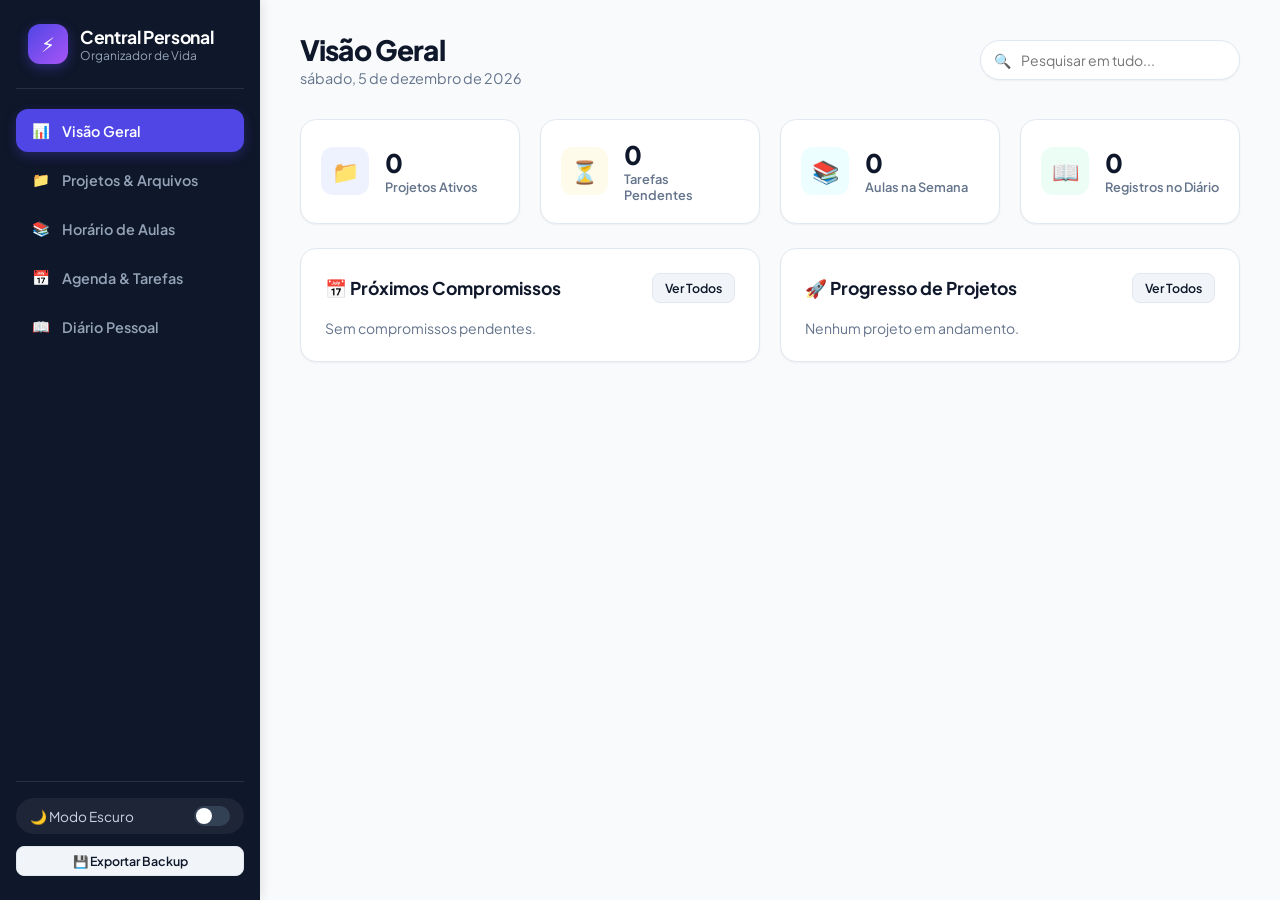
==== commit e9d163d3: "index" ====
--- a/index.html
+++ b/index.html
@@ -1,254 +1,294 @@
 <!DOCTYPE html>
-<html lang="pt-BR">
+<html lang="pt-BR" data-theme="light">
 <head>
   <meta charset="UTF-8">
   <meta name="viewport" content="width=device-width, initial-scale=1.0">
-  <title>Organizador de Aulas e Dicionário</title>
-  <style>
-    /* ESTILOS GERAIS DA PÁGINA */
-    body {
-      font-family: Arial, sans-serif;
-      background-color: #f4f6f9;
-      margin: 0;
-      padding: 20px;
-      color: #333;
-    }
-
-    .container {
-      max-width: 900px;
-      margin: 0 auto;
-    }
-
-    .secao {
-      background: white;
-      padding: 20px;
-      border-radius: 8px;
-      margin-bottom: 25px;
-      box-shadow: 0 2px 5px rgba(0,0,0,0.1);
-    }
-
-    /* GRADE DO CALENDÁRIO */
-    .grid-dias {
-      display: grid;
-      grid-template-columns: repeat(auto-fit, minmax(110px, 1fr));
-      gap: 10px;
-      margin-top: 15px;
-    }
-
-    .dia-card {
-      border: 1px solid #ddd;
-      border-radius: 6px;
-      padding: 10px;
-      min-height: 90px;
-      background: #fafafa;
-      cursor: pointer;
-      transition: background 0.2s;
-    }
-
-    .dia-card:hover {
-      background: #eef5ff;
-    }
-
-    .dia-titulo {
-      font-weight: bold;
-      color: #007bff;
-      margin-bottom: 5px;
-    }
-
-    .aula-resumo {
-      font-size: 0.85em;
-      color: #555;
-      word-wrap: break-word;
-    }
-
-    /* FORMULÁRIO DO DICIONÁRIO */
-    .form-dicionario {
-      display: flex;
-      gap: 10px;
-      margin-bottom: 15px;
-      flex-wrap: wrap;
-    }
-
-    input[type="text"], textarea {
-      padding: 8px;
-      border: 1px solid #ccc;
-      border-radius: 4px;
-      width: 100%;
-      box-sizing: border-box;
-    }
-
-    .form-dicionario input {
-      flex: 1;
-      min-width: 150px;
-    }
-
-    button {
-      background: #28a745;
-      color: white;
-      border: none;
-      padding: 10px 15px;
-      border-radius: 4px;
-      cursor: pointer;
-    }
-
-    button:hover {
-      background: #218838;
-    }
-
-    /* LISTA DO DICIONÁRIO */
-    .item-dicionario {
-      border-left: 4px solid #17a2b8;
-      background: #f8f9fa;
-      padding: 10px;
-      margin-bottom: 10px;
-      border-radius: 0 4px 4px 0;
-    }
-
-    /* MODAL (JANELA FLUTUANTE) DA AULA */
-    .modal-fundo {
-      display: none;
-      position: fixed;
-      top: 0; left: 0; width: 100%; height: 100%;
-      background: rgba(0,0,0,0.5);
-      justify-content: center;
-      align-items: center;
-    }
-
-    .modal-conteudo {
-      background: white;
-      padding: 20px;
-      border-radius: 8px;
-      width: 400px;
-      max-width: 90%;
-    }
-  </style>
+  <title>Central de Organização | Projetos, Rotinas & Diário</title>
+  
+  <!-- Google Fonts -->
+  <link rel="preconnect" href="https://fonts.googleapis.com">
+  <link rel="preconnect" href="https://fonts.gstatic.com" crossorigin>
+  <link href="https://fonts.googleapis.com/css2?family=Plus+Jakarta+Sans:wght@400;500;600;700;800&display=swap" rel="stylesheet">
+  
+  <link rel="stylesheet" href="styles.css">
 </head>
 <body>
-
-  <div class="container">
-    
-    <!-- 1. SEÇÃO DO CALENDÁRIO / AULAS -->
-    <div class="secao">
-      <h2>📅 Calendário de Aulas e Tarefas</h2>
-      <p>Clique em um dia para abrir e adicionar detalhes do que aprendeu.</p>
-      
-      <div class="grid-dias" id="gridCalendario">
-        <!-- Os dias serão inseridos via JavaScript -->
-      </div>
+  <!-- SIDEBAR NAVEGAÇÃO -->
+  <aside>
+    <div>
+      <div class="brand">
+        <div class="brand-icon">⚡</div>
+        <div class="brand-text">
+          <h2>Central Personal</h2>
+          <p>Organizador de Vida</p>
+        </div>
+      </div>
+      <nav class="nav-list">
+        <button class="nav-btn active" onclick="switchTab('dashboard', this)">
+          <span>📊</span> Visão Geral
+        </button>
+        <button class="nav-btn" onclick="switchTab('projetos', this)">
+          <span>📁</span> Projetos & Arquivos
+        </button>
+        <button class="nav-btn" onclick="switchTab('horarios', this)">
+          <span>📚</span> Horário de Aulas
+        </button>
+        <button class="nav-btn" onclick="switchTab('compromissos', this)">
+          <span>📅</span> Agenda & Tarefas
+        </button>
+        <button class="nav-btn" onclick="switchTab('diario', this)">
+          <span>📖</span> Diário Pessoal
+        </button>
+      </nav>
     </div>
-
-    <!-- 2. SEÇÃO DO DICIONÁRIO -->
-    <div class="secao">
-      <h2>📖 Meu Dicionário de Conceitos</h2>
-      <div class="form-dicionario">
-        <input type="text" id="termoInput" placeholder="Palavra / Termo (ex: Fotossíntese)">
-        <input type="text" id="defInput" placeholder="Definição ou significado">
-        <button onclick="adicionarTermo()">Adicionar</button>
-      </div>
-      <div id="listaDicionario">
-        <!-- Termos salvos aparecem aqui -->
-      </div>
+    <div class="sidebar-footer">
+      <div class="theme-toggle" onclick="toggleTheme()">
+        <span id="themeLabel">🌙 Modo Escuro</span>
+        <div class="theme-switch"></div>
+      </div>
+      <button class="btn btn-secondary btn-sm" onclick="exportData()" style="width: 100%;">
+        💾 Exportar Backup
+      </button>
     </div>
-
-  </div>
-
-  <!-- JANELA POP-UP PARA EDITAR DETALHES DO DIA SELECIONADO -->
-  <div class="modal-fundo" id="modalAula">
-    <div class="modal-conteudo">
-      <h3 id="modalTitulo">Editar Dia</h3>
-      <label><strong>Descrição da Aula / O que aprendi:</strong></label><br><br>
-      <textarea id="textoAnotacao" rows="6" placeholder="Escreva as anotações da aula ou tarefas aqui..."></textarea><br><br>
-      <button onclick="salvarAnotacao()">Salvar</button>
-      <button style="background: #dc3545;" onclick="fecharModal()">Cancelar</button>
-    </div>
-  </div>
-
-  <script>
-    // Lista com os dias da semana para o calendário
-    const diasSemana = ["Segunda", "Terça", "Quarta", "Quinta", "Sexta", "Sábado", "Domingo"];
-    
-    // Objeto que armazena os blocos de texto/anotações de cada dia
-    let dadosAulas = {
-      "Segunda": "",
-      "Terça": "",
-      "Quarta": "",
-      "Quinta": "",
-      "Sexta": "",
-      "Sábado": "",
-      "Domingo": ""
-    };
-
-    let diaSelecionado = "";
-
-    // Função que desenha os cartões do calendário na tela
-    function renderizarCalendario() {
-      const container = document.getElementById("gridCalendario");
-      container.innerHTML = ""; // Limpa o conteúdo atual
-
-      diasSemana.forEach(dia => {
-        const card = document.createElement("div");
-        card.className = "dia-card";
-        card.onclick = () => abrirModal(dia);
-
-        // Pega os primeiros 25 caracteres para exibir uma prévia no cartão
-        const textoExistente = dadosAulas[dia];
-        const resumo = textoExistente ? textoExistente.substring(0, 25) + "..." : "<i>Clique para editar</i>";
-
-        card.innerHTML = `
-          <div class="dia-titulo">${dia}</div>
-          <div class="aula-resumo">${resumo}</div>
-        `;
-
-        container.appendChild(card);
-      });
-    }
-
-    // Abre a janela flutuante e carrega o texto salvo do dia selecionado
-    function abrirModal(dia) {
-      diaSelecionado = dia;
-      document.getElementById("modalTitulo").innerText = "Aula / Tarefas: " + dia;
-      document.getElementById("textoAnotacao").value = dadosAulas[dia] || "";
-      document.getElementById("modalAula").style.display = "flex";
-    }
-
-    // Fecha a janela flutuante
-    function fecharModal() {
-      document.getElementById("modalAula").style.display = "none";
-    }
-
-    // Salva o texto digitado no objeto e atualiza a tela
-    function salvarAnotacao() {
-      const conteudo = document.getElementById("textoAnotacao").value;
-      dadosAulas[diaSelecionado] = conteudo;
-      fecharModal();
-      renderizarCalendario();
-    }
-
-    // Adiciona uma nova palavra e definição na lista do dicionário
-    function adicionarTermo() {
-      const termo = document.getElementById("termoInput").value.trim();
-      const definicao = document.getElementById("defInput").value.trim();
-
-      if (!termo || !definicao) {
-        alert("Preencha o termo e a definição!");
-        return;
-      }
-
-      const lista = document.getElementById("listaDicionario");
-      const item = document.createElement("div");
-      item.className = "item-dicionario";
-      item.innerHTML = `<strong>${termo}:</strong> ${definicao}`;
-
-      lista.appendChild(item);
-
-      // Reseta os campos após adicionar
-      document.getElementById("termoInput").value = "";
-      document.getElementById("defInput").value = "";
-    }
-
-    // Inicializa a exibição do calendário assim que o script carrega
-    renderizarCalendario();
-  </script>
-
+  </aside>
+
+  <!-- CONTEÚDO PRINCIPAL -->
+  <main>
+    <!-- TOP HEADER -->
+    <header class="top-header">
+      <div class="header-info">
+        <h1 id="pageTitle">Visão Geral</h1>
+        <p id="currentDateDisplay">Carregando data...</p>
+      </div>
+      <div class="header-actions">
+        <div class="search-input-wrapper">
+          <span class="search-icon">🔍</span>
+          <input type="text" id="globalSearch" placeholder="Pesquisar em tudo..." oninput="handleGlobalSearch()">
+        </div>
+      </div>
+    </header>
+
+    <!-- TAB 1: DASHBOARD / VISÃO GERAL -->
+    <section id="dashboard" class="tab-content active">
+      <div class="stats-grid">
+        <div class="stat-card">
+          <div class="stat-icon" style="background: var(--primary-light); color: var(--primary);">📁</div>
+          <div>
+            <div class="stat-value" id="dashProjCount">0</div>
+            <div class="stat-label">Projetos Ativos</div>
+          </div>
+        </div>
+        <div class="stat-card">
+          <div class="stat-icon" style="background: var(--warning-light); color: var(--warning);">⏳</div>
+          <div>
+            <div class="stat-value" id="dashPendingCount">0</div>
+            <div class="stat-label">Tarefas Pendentes</div>
+          </div>
+        </div>
+        <div class="stat-card">
+          <div class="stat-icon" style="background: var(--info-light); color: var(--info);">📚</div>
+          <div>
+            <div class="stat-value" id="dashClassCount">0</div>
+            <div class="stat-label">Aulas na Semana</div>
+          </div>
+        </div>
+        <div class="stat-card">
+          <div class="stat-icon" style="background: var(--success-light); color: var(--success);">📖</div>
+          <div>
+            <div class="stat-value" id="dashJournalCount">0</div>
+            <div class="stat-label">Registros no Diário</div>
+          </div>
+        </div>
+      </div>
+
+      <div style="display: grid; grid-template-columns: repeat(auto-fit, minmax(350px, 1fr)); gap: 20px;">
+        <div class="card">
+          <div class="card-title-bar">
+            <h3>📅 Próximos Compromissos</h3>
+            <button class="btn btn-secondary btn-sm" onclick="switchTab('compromissos', document.querySelectorAll('.nav-btn')[3])">Ver Todos</button>
+          </div>
+          <div id="dashUpcomingEvents">
+            <p style="color: var(--text-muted); font-size: 0.875rem;">Nenhum compromisso próximo.</p>
+          </div>
+        </div>
+        <div class="card">
+          <div class="card-title-bar">
+            <h3>🚀 Progresso de Projetos</h3>
+            <button class="btn btn-secondary btn-sm" onclick="switchTab('projetos', document.querySelectorAll('.nav-btn')[1])">Ver Todos</button>
+          </div>
+          <div id="dashProjectsSummary">
+            <p style="color: var(--text-muted); font-size: 0.875rem;">Nenhum projeto cadastrado.</p>
+          </div>
+        </div>
+      </div>
+    </section>
+
+    <!-- TAB 2: PROJETOS E ARQUIVOS -->
+    <section id="projetos" class="tab-content">
+      <div class="card">
+        <div class="card-title-bar">
+          <h3>➕ Novo Projeto / Arquivo de Trabalho</h3>
+        </div>
+        <form onsubmit="addProject(event)">
+          <div class="form-grid">
+            <div class="form-group">
+              <label>Nome do Projeto / Pasta</label>
+              <input type="text" id="projTitle" placeholder="Ex: TCC, Redesenho do Site, Compra de Carro" required>
+            </div>
+            <div class="form-group">
+              <label>Categoria</label>
+              <select id="projCategory">
+                <option value="Trabalho">Trabalho</option>
+                <option value="Estudos">Estudos</option>
+                <option value="Pessoal">Pessoal</option>
+              </select>
+            </div>
+            <div class="form-group">
+              <label>Data Limite / Prazo</label>
+              <input type="date" id="projDeadline">
+            </div>
+          </div>
+          <div class="form-group" style="margin-bottom: 16px;">
+            <label>Anotações, Descrição e Links de Referência</label>
+            <textarea id="projDescription" rows="3" placeholder="Escreva ideias, caminhos de arquivos, links de documentos ou especificações..."></textarea>
+          </div>
+          <button type="submit" class="btn btn-primary">Criar Projeto</button>
+        </form>
+      </div>
+      <div class="projects-grid" id="projectsGrid"></div>
+    </section>
+
+    <!-- TAB 3: HORÁRIO DE AULAS -->
+    <section id="horarios" class="tab-content">
+      <div class="card">
+        <div class="card-title-bar">
+          <h3>➕ Cadastrar Nova Aula / Disciplina</h3>
+        </div>
+        <form onsubmit="addClass(event)">
+          <div class="form-grid">
+            <div class="form-group">
+              <label>Dia da Semana</label>
+              <select id="classDay">
+                <option value="Segunda">Segunda-feira</option>
+                <option value="Terça">Terça-feira</option>
+                <option value="Quarta">Quarta-feira</option>
+                <option value="Quinta">Quinta-feira</option>
+                <option value="Sexta">Sexta-feira</option>
+                <option value="Sábado">Sábado</option>
+              </select>
+            </div>
+            <div class="form-group">
+              <label>Horário</label>
+              <input type="text" id="classTime" placeholder="Ex: 08:00 - 09:40" required>
+            </div>
+            <div class="form-group">
+              <label>Nome da Disciplina</label>
+              <input type="text" id="className" placeholder="Ex: Cálculo I, História" required>
+            </div>
+            <div class="form-group">
+              <label>Sala / Professor / Obs</label>
+              <input type="text" id="classLocation" placeholder="Ex: Sala 204 - Prof. Carlos">
+            </div>
+          </div>
+          <button type="submit" class="btn btn-primary">Adicionar Disciplina</button>
+        </form>
+      </div>
+      <div class="card">
+        <div class="card-title-bar">
+          <h3>📚 Grade Semanal de Aulas</h3>
+        </div>
+        <div class="timetable-wrapper">
+          <table class="timetable">
+            <thead>
+              <tr>
+                <th>Horário / Dia</th>
+                <th>Segunda</th>
+                <th>Terça</th>
+                <th>Quarta</th>
+                <th>Quinta</th>
+                <th>Sexta</th>
+                <th>Sábado</th>
+              </tr>
+            </thead>
+            <tbody id="timetableBody"></tbody>
+          </table>
+        </div>
+      </div>
+    </section>
+
+    <!-- TAB 4: COMPROMISSOS & AGENDA -->
+    <section id="compromissos" class="tab-content">
+      <div class="card">
+        <div class="card-title-bar">
+          <h3>➕ Agendar Novo Compromisso / Trabalho</h3>
+        </div>
+        <form onsubmit="addEvent(event)">
+          <div class="form-grid">
+            <div class="form-group">
+              <label>Título do Compromisso</label>
+              <input type="text" id="eventTitle" placeholder="Ex: Entrega do Artigo, Reunião de Equipe" required>
+            </div>
+            <div class="form-group">
+              <label>Data</label>
+              <input type="date" id="eventDate" required>
+            </div>
+            <div class="form-group">
+              <label>Prioridade</label>
+              <select id="eventPriority">
+                <option value="Alta">Alta 🔴</option>
+                <option value="Média" selected>Média 🟡</option>
+                <option value="Baixa">Baixa 🟢</option>
+              </select>
+            </div>
+            <div class="form-group">
+              <label>Tipo</label>
+              <select id="eventType">
+                <option value="Trabalho">Trabalho</option>
+                <option value="Prova">Prova/Avaliação</option>
+                <option value="Evento">Evento/Reunião</option>
+                <option value="Tarefa">Tarefa Pessoal</option>
+              </select>
+            </div>
+          </div>
+          <button type="submit" class="btn btn-primary">Agendar Compromisso</button>
+        </form>
+      </div>
+      <div id="eventsContainer"></div>
+    </section>
+
+    <!-- TAB 5: DIÁRIO PESSOAL -->
+    <section id="diario" class="tab-content">
+      <div class="card">
+        <div class="card-title-bar">
+          <h3>✍️ Novo Registro no Diário</h3>
+        </div>
+        <form onsubmit="addJournalEntry(event)">
+          <div class="form-grid">
+            <div class="form-group">
+              <label>Título / Tema do Dia</label>
+              <input type="text" id="journalTitle" placeholder="Ex: Reflexões sobre o progresso do projeto" required>
+            </div>
+            <div class="form-group">
+              <label>Como você se sente hoje?</label>
+              <select id="journalMood">
+                <option value="😃 Excelente">😃 Excelente</option>
+                <option value="🙂 Bom" selected>🙂 Bom</option>
+                <option value="😐 Neutro">😐 Neutro</option>
+                <option value="🙁 Cansado / Difícil">🙁 Cansado / Difícil</option>
+              </select>
+            </div>
+          </div>
+          <div class="form-group" style="margin-bottom: 16px;">
+            <label>Escreva seus pensamentos...</label>
+            <textarea id="journalText" rows="5" placeholder="Como foi seu dia? Quais foram as vitórias, aprendizados ou reflexões?" required></textarea>
+          </div>
+          <button type="submit" class="btn btn-primary">Guardar Registro</button>
+        </form>
+      </div>
+      <div id="journalEntriesList"></div>
+    </section>
+  </main>
+
+  <script src="script.js"></script>
 </body>
 </html>
--- a/styles.css
+++ b/styles.css
@@ -0,0 +1,513 @@
+:root {
+  /* Palette - Light Theme */
+  --bg-body: #f8fafc;
+  --bg-sidebar: #0f172a;
+  --bg-card: #ffffff;
+  --bg-input: #f1f5f9;
+  --bg-hover: #f1f5f9;
+  --text-main: #0f172a;
+  --text-muted: #64748b;
+  --text-light: #94a3b8;
+  --border: #e2e8f0;
+  
+  --primary: #4f46e5;
+  --primary-hover: #4338ca;
+  --primary-light: #eef2ff;
+  --primary-text: #3730a3;
+  
+  --success: #10b981;
+  --success-light: #ecfdf5;
+  --warning: #f59e0b;
+  --warning-light: #fffbeb;
+  --danger: #ef4444;
+  --danger-light: #fef2f2;
+  --info: #06b6d4;
+  --info-light: #ecfeff;
+  --shadow-sm: 0 1px 2px 0 rgb(0 0 0 / 0.05);
+  --shadow-md: 0 4px 6px -1px rgb(0 0 0 / 0.07), 0 2px 4px -2px rgb(0 0 0 / 0.05);
+  --shadow-lg: 0 10px 15px -3px rgb(0 0 0 / 0.08), 0 4px 6px -4px rgb(0 0 0 / 0.05);
+  
+  --radius-sm: 8px;
+  --radius-md: 12px;
+  --radius-lg: 16px;
+  --radius-full: 9999px;
+  
+  --transition: all 0.2s cubic-bezier(0.4, 0, 0.2, 1);
+}
+
+[data-theme="dark"] {
+  --bg-body: #0b0f19;
+  --bg-sidebar: #030712;
+  --bg-card: #111827;
+  --bg-input: #1f2937;
+  --bg-hover: #1f2937;
+  --text-main: #f9fafb;
+  --text-muted: #9ca3af;
+  --text-light: #6b7280;
+  --border: #1f2937;
+  
+  --primary: #6366f1;
+  --primary-hover: #4f46e5;
+  --primary-light: #1e1b4b;
+  --primary-text: #c7d2fe;
+  
+  --success-light: #064e3b;
+  --warning-light: #451a03;
+  --danger-light: #450a0a;
+  --info-light: #083344;
+  --shadow-sm: 0 1px 2px 0 rgb(0 0 0 / 0.3);
+  --shadow-md: 0 4px 6px -1px rgb(0 0 0 / 0.4);
+  --shadow-lg: 0 10px 15px -3px rgb(0 0 0 / 0.5);
+}
+
+* { 
+  box-sizing: border-box; 
+  margin: 0; 
+  padding: 0; 
+  font-family: 'Plus Jakarta Sans', system-ui, -apple-system, sans-serif; 
+}
+
+body {
+  display: flex;
+  height: 100vh;
+  background-color: var(--bg-body);
+  color: var(--text-main);
+  overflow: hidden;
+  transition: background-color 0.3s, color 0.3s;
+}
+
+/* Layout Sidebar */
+aside {
+  width: 260px;
+  background-color: var(--bg-sidebar);
+  color: #ffffff;
+  display: flex;
+  flex-direction: column;
+  justify-content: space-between;
+  padding: 24px 16px;
+  z-index: 20;
+  box-shadow: 2px 0 10px rgba(0,0,0,0.1);
+}
+
+.brand {
+  display: flex;
+  align-items: center;
+  gap: 12px;
+  padding: 0 12px 24px 12px;
+  border-bottom: 1px solid rgba(255,255,255,0.1);
+}
+
+.brand-icon {
+  width: 40px;
+  height: 40px;
+  background: linear-gradient(135deg, var(--primary), #a855f7);
+  border-radius: var(--radius-md);
+  display: flex;
+  align-items: center;
+  justify-content: center;
+  font-weight: 800;
+  font-size: 20px;
+  color: white;
+  box-shadow: 0 4px 12px rgba(79, 70, 229, 0.4);
+}
+
+.brand-text h2 { font-size: 1.1rem; font-weight: 700; letter-spacing: -0.02em; }
+.brand-text p { font-size: 0.75rem; color: #94a3b8; }
+.nav-list { display: flex; flex-direction: column; gap: 6px; margin-top: 20px; flex: 1; }
+
+.nav-btn {
+  background: none;
+  border: none;
+  color: #94a3b8;
+  padding: 12px 16px;
+  border-radius: var(--radius-md);
+  text-align: left;
+  font-size: 0.9rem;
+  font-weight: 600;
+  cursor: pointer;
+  display: flex;
+  align-items: center;
+  gap: 12px;
+  transition: var(--transition);
+}
+
+.nav-btn:hover { background: rgba(255,255,255,0.06); color: #f8fafc; }
+.nav-btn.active {
+  background: var(--primary);
+  color: #ffffff;
+  box-shadow: 0 4px 12px rgba(79, 70, 229, 0.3);
+}
+
+.sidebar-footer {
+  padding-top: 16px;
+  border-top: 1px solid rgba(255,255,255,0.1);
+  display: flex;
+  flex-direction: column;
+  gap: 12px;
+}
+
+.theme-toggle {
+  display: flex;
+  align-items: center;
+  justify-content: space-between;
+  background: rgba(255,255,255,0.06);
+  padding: 8px 14px;
+  border-radius: var(--radius-full);
+  font-size: 0.85rem;
+  color: #cbd5e1;
+  cursor: pointer;
+}
+
+.theme-switch {
+  width: 36px;
+  height: 20px;
+  background: #334155;
+  border-radius: var(--radius-full);
+  position: relative;
+  transition: var(--transition);
+}
+
+.theme-switch::after {
+  content: '';
+  position: absolute;
+  top: 2px;
+  left: 2px;
+  width: 16px;
+  height: 16px;
+  background: white;
+  border-radius: 50%;
+  transition: var(--transition);
+}
+
+[data-theme="dark"] .theme-switch { background: var(--primary); }
+[data-theme="dark"] .theme-switch::after { transform: translateX(16px); }
+
+/* Conteúdo Principal */
+main {
+  flex: 1;
+  overflow-y: auto;
+  padding: 32px 40px;
+  display: flex;
+  flex-direction: column;
+  gap: 24px;
+}
+
+.top-header {
+  display: flex;
+  justify-content: space-between;
+  align-items: center;
+  flex-wrap: wrap;
+  gap: 16px;
+  margin-bottom: 8px;
+}
+
+.header-info h1 { font-size: 1.75rem; font-weight: 800; letter-spacing: -0.03em; }
+.header-info p { color: var(--text-muted); font-size: 0.9rem; margin-top: 2px; }
+
+.search-input-wrapper {
+  position: relative;
+  min-width: 260px;
+}
+
+.search-input-wrapper input {
+  width: 100%;
+  padding: 10px 16px 10px 40px;
+  background: var(--bg-card);
+  border: 1px solid var(--border);
+  border-radius: var(--radius-full);
+  font-size: 0.875rem;
+  color: var(--text-main);
+  box-shadow: var(--shadow-sm);
+  transition: var(--transition);
+  outline: none;
+}
+
+.search-input-wrapper input:focus {
+  border-color: var(--primary);
+  box-shadow: 0 0 0 3px var(--primary-light);
+}
+
+.search-icon {
+  position: absolute;
+  left: 14px;
+  top: 50%;
+  transform: translateY(-50%);
+  color: var(--text-light);
+  font-size: 14px;
+}
+
+/* Tab Content */
+.tab-content { display: none; animation: fadeIn 0.3s ease-in-out; }
+.tab-content.active { display: block; }
+
+@keyframes fadeIn {
+  from { opacity: 0; transform: translateY(6px); }
+  to { opacity: 1; transform: translateY(0); }
+}
+
+/* Cards */
+.card {
+  background: var(--bg-card);
+  border: 1px solid var(--border);
+  border-radius: var(--radius-lg);
+  padding: 24px;
+  box-shadow: var(--shadow-sm);
+  transition: var(--transition);
+  margin-bottom: 20px;
+}
+
+.card:hover { box-shadow: var(--shadow-md); }
+
+.card-title-bar {
+  display: flex;
+  justify-content: space-between;
+  align-items: center;
+  margin-bottom: 16px;
+}
+
+.card-title-bar h3 {
+  font-size: 1.1rem;
+  font-weight: 700;
+  display: flex;
+  align-items: center;
+  gap: 8px;
+}
+
+/* Formulários */
+.form-grid {
+  display: grid;
+  grid-template-columns: repeat(auto-fit, minmax(200px, 1fr));
+  gap: 16px;
+  margin-bottom: 16px;
+}
+
+.form-group { display: flex; flex-direction: column; gap: 6px; }
+.form-group label { font-size: 0.8rem; font-weight: 700; text-transform: uppercase; color: var(--text-muted); letter-spacing: 0.05em; }
+
+input, select, textarea {
+  padding: 11px 14px;
+  background: var(--bg-input);
+  border: 1px solid var(--border);
+  border-radius: var(--radius-md);
+  font-size: 0.9rem;
+  color: var(--text-main);
+  outline: none;
+  transition: var(--transition);
+}
+
+input:focus, select:focus, textarea:focus {
+  border-color: var(--primary);
+  background: var(--bg-card);
+  box-shadow: 0 0 0 3px var(--primary-light);
+}
+
+/* Botões */
+.btn {
+  padding: 10px 18px;
+  border-radius: var(--radius-md);
+  border: none;
+  font-size: 0.875rem;
+  font-weight: 600;
+  cursor: pointer;
+  display: inline-flex;
+  align-items: center;
+  justify-content: center;
+  gap: 8px;
+  transition: var(--transition);
+}
+
+.btn-primary { background: var(--primary); color: white; box-shadow: 0 2px 6px rgba(79, 70, 229, 0.25); }
+.btn-primary:hover { background: var(--primary-hover); transform: translateY(-1px); }
+.btn-secondary { background: var(--bg-input); color: var(--text-main); border: 1px solid var(--border); }
+.btn-secondary:hover { background: var(--bg-hover); }
+.btn-sm { padding: 6px 12px; font-size: 0.775rem; border-radius: var(--radius-sm); }
+
+/* Dashboard Metrics */
+.stats-grid {
+  display: grid;
+  grid-template-columns: repeat(auto-fit, minmax(220px, 1fr));
+  gap: 20px;
+  margin-bottom: 24px;
+}
+
+.stat-card {
+  background: var(--bg-card);
+  border: 1px solid var(--border);
+  border-radius: var(--radius-lg);
+  padding: 20px;
+  display: flex;
+  align-items: center;
+  gap: 16px;
+  box-shadow: var(--shadow-sm);
+}
+
+.stat-icon {
+  width: 48px;
+  height: 48px;
+  border-radius: var(--radius-md);
+  display: flex;
+  align-items: center;
+  justify-content: center;
+  font-size: 22px;
+}
+
+.stat-value { font-size: 1.6rem; font-weight: 800; line-height: 1.2; }
+.stat-label { font-size: 0.8rem; color: var(--text-muted); font-weight: 600; }
+
+/* Badges */
+.badge {
+  padding: 4px 10px;
+  border-radius: var(--radius-full);
+  font-size: 0.725rem;
+  font-weight: 700;
+  text-transform: uppercase;
+  letter-spacing: 0.03em;
+  display: inline-flex;
+  align-items: center;
+}
+
+.badge-primary { background: var(--primary-light); color: var(--primary-text); }
+.badge-success { background: var(--success-light); color: var(--success); }
+.badge-warning { background: var(--warning-light); color: var(--warning); }
+.badge-danger { background: var(--danger-light); color: var(--danger); }
+
+/* Módulo Projetos */
+.projects-grid {
+  display: grid;
+  grid-template-columns: repeat(auto-fill, minmax(320px, 1fr));
+  gap: 20px;
+}
+
+.project-card {
+  background: var(--bg-card);
+  border: 1px solid var(--border);
+  border-radius: var(--radius-lg);
+  padding: 20px;
+  display: flex;
+  flex-direction: column;
+  gap: 14px;
+  position: relative;
+  overflow: hidden;
+}
+
+.project-card::before {
+  content: '';
+  position: absolute;
+  top: 0; left: 0; right: 0;
+  height: 4px;
+  background: linear-gradient(90deg, var(--primary), #a855f7);
+}
+
+.progress-bar-container {
+  background: var(--bg-input);
+  height: 8px;
+  border-radius: var(--radius-full);
+  overflow: hidden;
+  margin-top: 4px;
+}
+
+.progress-bar-fill {
+  height: 100%;
+  background: linear-gradient(90deg, var(--primary), var(--success));
+  border-radius: var(--radius-full);
+  transition: width 0.4s ease;
+}
+
+.subtask-list {
+  list-style: none;
+  display: flex;
+  flex-direction: column;
+  gap: 8px;
+  margin-top: 8px;
+}
+
+.subtask-item {
+  display: flex;
+  align-items: center;
+  gap: 10px;
+  font-size: 0.875rem;
+  padding: 6px 10px;
+  background: var(--bg-input);
+  border-radius: var(--radius-sm);
+}
+
+.subtask-item.done span {
+  text-decoration: line-through;
+  color: var(--text-muted);
+}
+
+/* Módulo Horários */
+.timetable-wrapper {
+  overflow-x: auto;
+  border-radius: var(--radius-lg);
+  border: 1px solid var(--border);
+}
+
+.timetable {
+  width: 100%;
+  border-collapse: collapse;
+  background: var(--bg-card);
+  text-align: left;
+}
+
+.timetable th, .timetable td {
+  padding: 14px 16px;
+  border-bottom: 1px solid var(--border);
+  border-right: 1px solid var(--border);
+  font-size: 0.875rem;
+}
+
+.timetable th {
+  background: var(--bg-input);
+  font-weight: 700;
+  color: var(--text-muted);
+  text-transform: uppercase;
+  font-size: 0.75rem;
+}
+
+/* Agenda */
+.agenda-item {
+  display: flex;
+  justify-content: space-between;
+  align-items: center;
+  padding: 16px;
+  background: var(--bg-card);
+  border: 1px solid var(--border);
+  border-radius: var(--radius-md);
+  margin-bottom: 10px;
+  transition: var(--transition);
+}
+
+.agenda-item:hover { border-color: var(--primary); }
+
+/* Diário */
+.journal-card {
+  background: var(--bg-card);
+  border: 1px solid var(--border);
+  border-radius: var(--radius-lg);
+  padding: 20px;
+  margin-bottom: 16px;
+}
+
+.journal-header {
+  display: flex;
+  justify-content: space-between;
+  align-items: center;
+  margin-bottom: 12px;
+  padding-bottom: 8px;
+  border-bottom: 1px solid var(--border);
+}
+
+.journal-body {
+  font-size: 0.95rem;
+  line-height: 1.6;
+  color: var(--text-main);
+  white-space: pre-wrap;
+}
+
+@media (max-width: 900px) {
+  body { flex-direction: column; }
+  aside { width: 100%; height: auto; padding: 16px; }
+  .nav-list { flex-direction: row; overflow-x: auto; }
+  main { padding: 20px; }
+}
